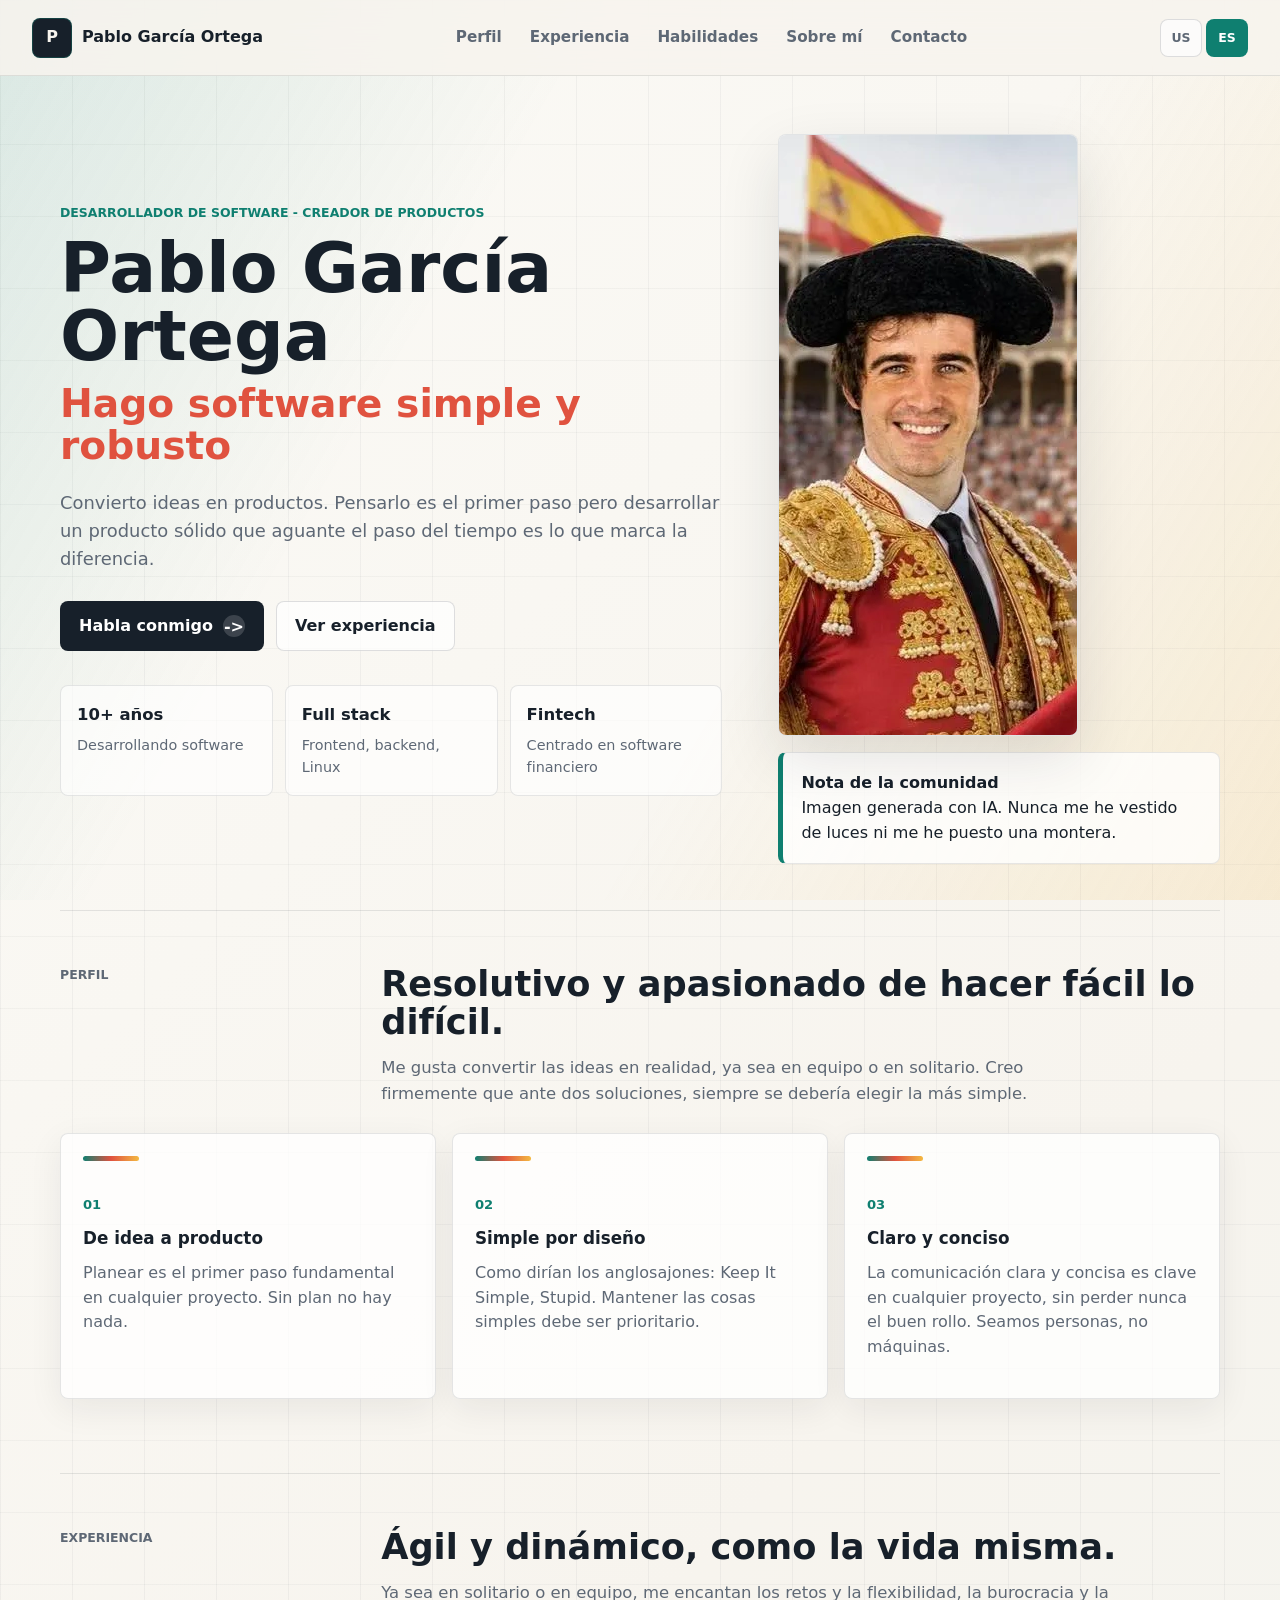
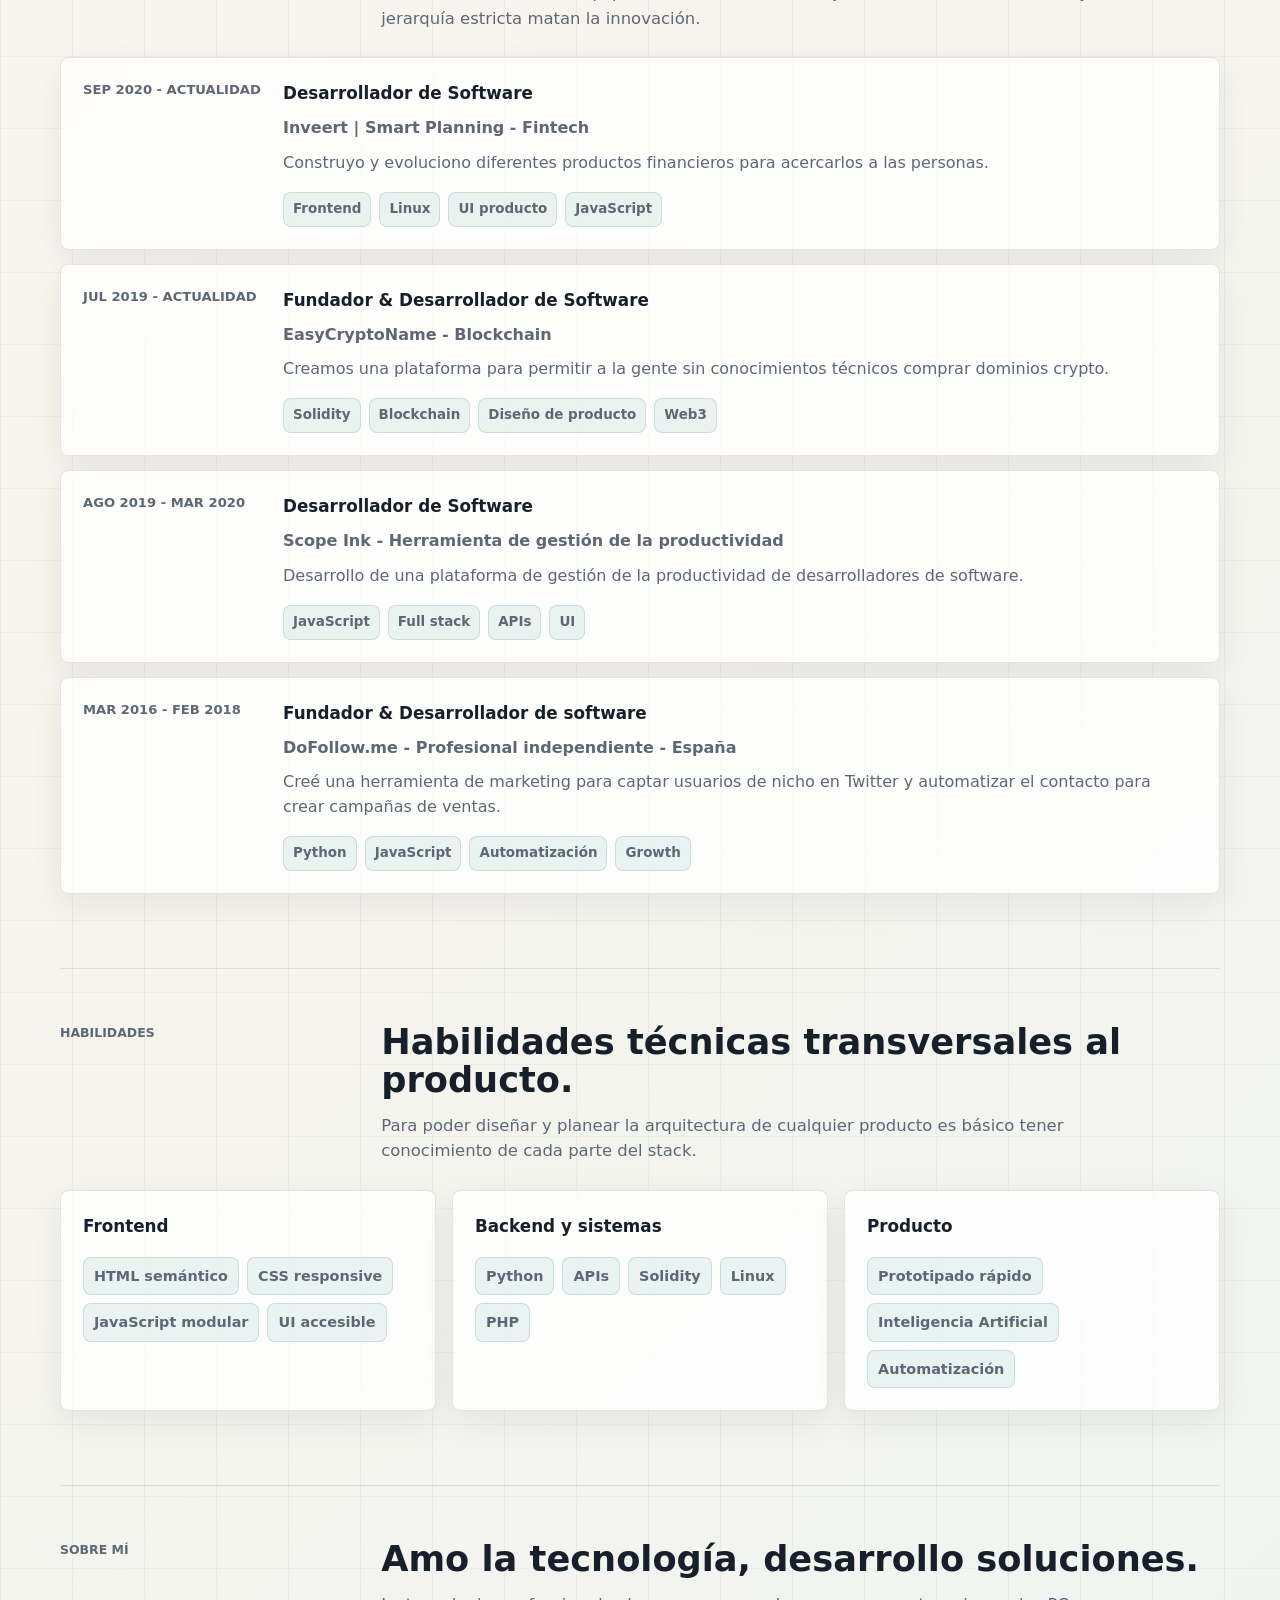
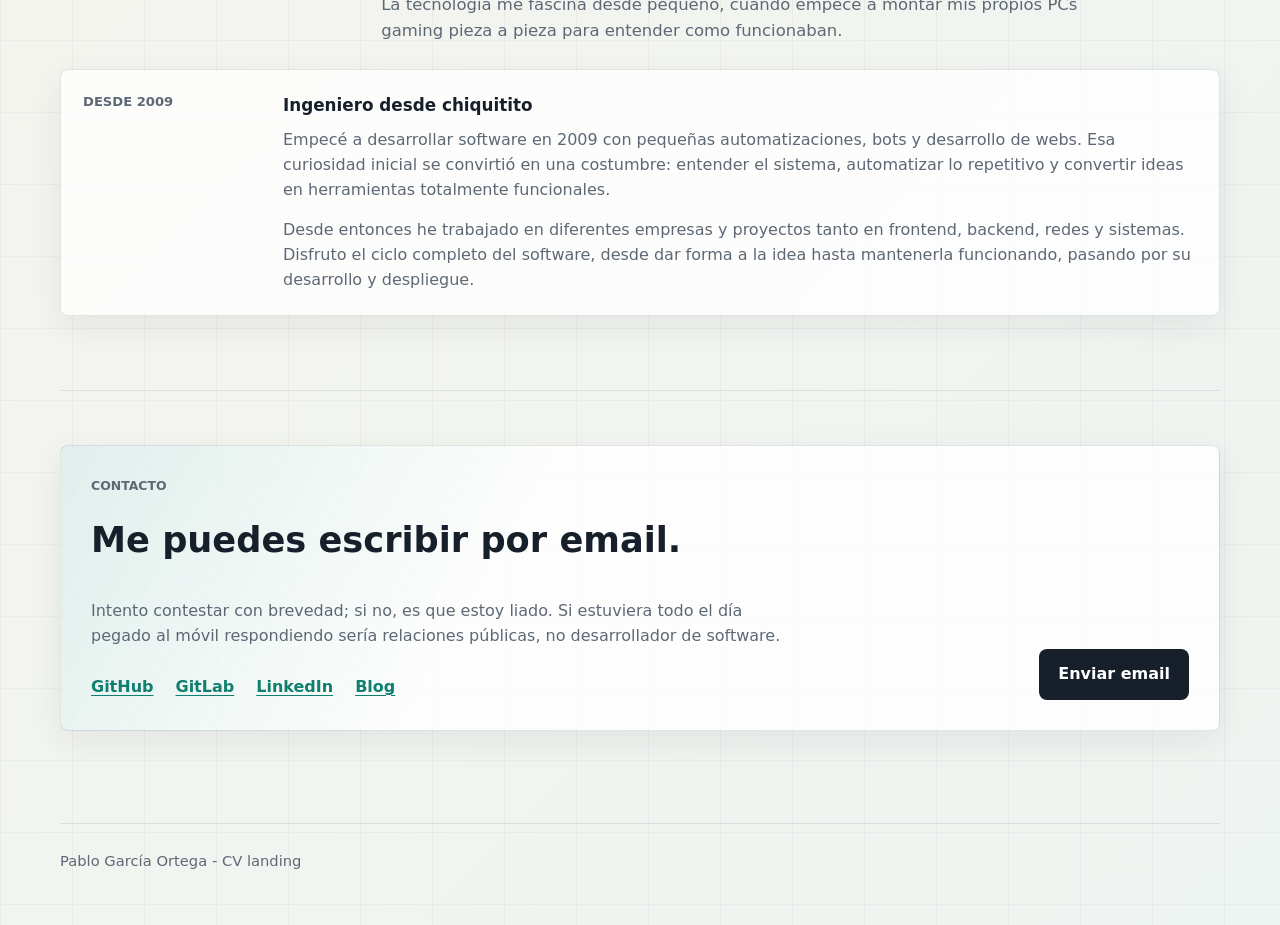
==== es/index.html @ dab8c510 "content: añade favicon e imagen para compartir al CV (TASK-47) - Favicon con la marca "P" de la cabe" ====
<!doctype html>
<html lang="es">
<head>
    <meta charset="utf-8">
    <meta name="viewport" content="width=device-width, initial-scale=1">
    <title>Pablo García Ortega | Desarrollador de software</title>
    <meta name="description" content="Pablo García Ortega es desarrollador de software y creador de productos, especializado en software robusto, fintech, full stack, automatización y sistemas simples.">
    <meta name="author" content="Pablo García Ortega">
    <meta name="robots" content="index, follow, max-image-preview:large">
    <link rel="canonical" href="https://pablogarciaortega.com/es/">
    <link rel="alternate" hreflang="en" href="https://pablogarciaortega.com/">
    <link rel="alternate" hreflang="es" href="https://pablogarciaortega.com/es/">
    <link rel="alternate" hreflang="x-default" href="https://pablogarciaortega.com/">
    <meta property="og:type" content="profile">
    <meta property="og:locale" content="es_ES">
    <meta property="og:locale:alternate" content="en_US">
    <meta property="profile:first_name" content="Pablo">
    <meta property="profile:last_name" content="García Ortega">
    <meta property="og:site_name" content="Pablo García Ortega">
    <meta property="og:title" content="Pablo García Ortega | Desarrollador de software">
    <meta property="og:description" content="Pablo García Ortega es desarrollador de software y creador de productos, especializado en software robusto, fintech, full stack, automatización y sistemas simples.">
    <meta property="og:url" content="https://pablogarciaortega.com/es/">
    <meta property="og:image" content="https://pablogarciaortega.com/assets/share-es.jpg">
    <meta property="og:image:type" content="image/jpeg">
    <meta property="og:image:width" content="1200">
    <meta property="og:image:height" content="630">
    <meta property="og:image:alt" content="Pablo García Ortega · Desarrollador de software - Creador de productos · Hago software simple y robusto · pablogarciaortega.com/es, junto al retrato generado con IA de la versión española">
    <meta name="twitter:card" content="summary_large_image">
    <meta name="twitter:title" content="Pablo García Ortega | Desarrollador de software">
    <meta name="twitter:description" content="Pablo García Ortega es desarrollador de software y creador de productos, especializado en software robusto, fintech, full stack, automatización y sistemas simples.">
    <meta name="twitter:image" content="https://pablogarciaortega.com/assets/share-es.jpg">
    <meta name="twitter:image:alt" content="Pablo García Ortega · Desarrollador de software - Creador de productos · Hago software simple y robusto · pablogarciaortega.com/es, junto al retrato generado con IA de la versión española">
    <link rel="icon" href="../favicon.ico" sizes="16x16 32x32 48x48">
    <link rel="icon" href="../assets/favicon.svg" type="image/svg+xml">
    <link rel="icon" href="../assets/favicon-96.png" type="image/png" sizes="96x96">
    <link rel="apple-touch-icon" href="../assets/apple-touch-icon.png" sizes="180x180">
    <link rel="stylesheet" href="../index.css">
    <script type="application/ld+json">
        {
            "@context": "https://schema.org",
            "@type": "ProfilePage",
            "@id": "https://pablogarciaortega.com/es/#profilepage",
            "url": "https://pablogarciaortega.com/es/",
            "name": "Pablo García Ortega | Desarrollador de software",
            "inLanguage": "es",
            "mainEntity": {
                "@type": "Person",
                "@id": "https://pablogarciaortega.com/#person",
                "name": "Pablo García Ortega",
                "alternateName": "Pablo Garcia Ortega",
                "givenName": "Pablo",
                "familyName": "García Ortega",
                "url": "https://pablogarciaortega.com/",
                "image": "https://pablogarciaortega.com/assets/profile-es.webp",
                "jobTitle": "Desarrollador de software",
                "description": "Pablo García Ortega es desarrollador de software y creador de productos, especializado en software robusto, fintech, full stack, automatización y sistemas simples.",
                "worksFor": {
                    "@type": "Organization",
                    "name": "Inveert"
                },
                "knowsLanguage": [
                    "es",
                    "en"
                ],
                "alumniOf": {
                    "@type": "CollegeOrUniversity",
                    "name": "Universidad de Sevilla"
                },
                "knowsAbout": [
                    "Software Development",
                    "Frontend",
                    "Backend",
                    "Linux",
                    "Fintech",
                    "JavaScript",
                    "Python",
                    "Solidity",
                    "Automation"
                ],
                "sameAs": [
                    "https://github.com/pablogarcor",
                    "https://gitlab.com/pablogarcor",
                    "https://www.linkedin.com/in/garciaortegapablo/",
                    "https://www.pablogarcor.com/"
                ],
                "address": {
                    "@type": "PostalAddress",
                    "addressLocality": "Seville",
                    "addressRegion": "Andalusia",
                    "addressCountry": "ES"
                }
            }
        }
    </script>
    <script src="../index.js" defer></script>
</head>
<body data-locale="es" data-us-url="../" data-es-url="./">
    <header class="site-header">
        <a class="brand" href="#top" aria-label="CV de Pablo García Ortega">
            <span class="brand-mark" aria-hidden="true">P</span>
            <span>Pablo García Ortega</span>
        </a>

        <nav class="site-nav" aria-label="Navegación principal">
            <a href="#profile">Perfil</a>
            <a href="#experience">Experiencia</a>
            <a href="#skills">Habilidades</a>
            <a href="#about">Sobre mí</a>
            <a href="#contact">Contacto</a>
        </nav>

        <div class="language-switcher" role="group" aria-label="Selector de idioma">
            <a class="language-button" href="../" data-language="us" hreflang="en" aria-pressed="false">US</a>
            <a class="language-button" href="./" data-language="es" hreflang="es" aria-pressed="true" aria-current="page">ES</a>
        </div>
    </header>

    <main id="top">
        <section class="hero">
            <div class="hero-copy reveal">
                <p class="eyebrow">Desarrollador de software - Creador de productos</p>
                <h1>
                    <span>Pablo García Ortega</span>
                    <span>Hago software simple y robusto</span>
                </h1>
                <p class="hero-summary">
                    Convierto ideas en productos. Pensarlo es el primer paso pero desarrollar un producto sólido que aguante el paso del tiempo es lo que marca la diferencia.
                </p>

                <div class="hero-actions" aria-label="Acciones principales">
                    <a class="button button-primary" href="#contact">
                        <span>Habla conmigo</span>
                        <span class="button-icon" aria-hidden="true">-&gt;</span>
                    </a>
                    <a class="button button-secondary" href="#experience">
                        <span>Ver experiencia</span>
                    </a>
                </div>

                <div class="signal-grid" aria-label="Foco profesional">
                    <div>
                        <strong>10+ años</strong>
                        <span>Desarrollando software</span>
                    </div>
                    <div>
                        <strong>Full stack</strong>
                        <span>Frontend, backend, Linux</span>
                    </div>
                    <div>
                        <strong>Fintech</strong>
                        <span>Centrado en software financiero</span>
                    </div>
                </div>
            </div>

            <aside class="profile-stage reveal" aria-labelledby="profile-caption-title">
                <div class="portrait-frame">
                    <img src="../assets/profile-es.webp" width="298" height="600" alt="Imagen generada con IA de Pablo García Ortega para la versión española">
                </div>
                <div class="profile-caption">
                    <p class="profile-language" id="profile-caption-title">Nota de la comunidad</p>
                    <p id="profileReference">Imagen generada con IA. Nunca me he vestido de luces ni me he puesto una montera.</p>
                </div>
            </aside>
        </section>

        <section class="content-section" id="profile">
            <div class="section-heading reveal">
                <p class="overline">Perfil</p>
                <div>
                    <h2>Resolutivo y apasionado de hacer fácil lo difícil.</h2>
                    <p>
                        Me gusta convertir las ideas en realidad, ya sea en equipo o en solitario. Creo firmemente que ante dos soluciones, siempre se debería elegir la más simple.
                    </p>
                </div>
            </div>

            <div class="intro-grid">
                <article class="feature-card reveal">
                    <span class="feature-index">01</span>
                    <h3>De idea a producto</h3>
                    <p>Planear es el primer paso fundamental en cualquier proyecto. Sin plan no hay nada.</p>
                </article>
                <article class="feature-card reveal">
                    <span class="feature-index">02</span>
                    <h3>Simple por diseño</h3>
                    <p>Como dirían los anglosajones: Keep It Simple, Stupid. Mantener las cosas simples debe ser prioritario.</p>
                </article>
                <article class="feature-card reveal">
                    <span class="feature-index">03</span>
                    <h3>Claro y conciso</h3>
                    <p>La comunicación clara y concisa es clave en cualquier proyecto, sin perder nunca el buen rollo. Seamos personas, no máquinas.</p>
                </article>
            </div>
        </section>

        <section class="content-section" id="experience">
            <div class="section-heading reveal">
                <p class="overline">Experiencia</p>
                <div>
                    <h2>Ágil y dinámico, como la vida misma.</h2>
                    <p>
                        Ya sea en solitario o en equipo, me encantan los retos y la flexibilidad, la burocracia y la jerarquía estricta matan la innovación.
                    </p>
                </div>
            </div>

            <div class="timeline">
                <article class="timeline-item reveal">
                    <p class="timeline-date">Sep 2020 - Actualidad</p>
                    <div>
                        <h3>Desarrollador de Software</h3>
                        <p class="timeline-company">Inveert | Smart Planning - Fintech</p>
                        <p>Construyo y evoluciono diferentes productos financieros para acercarlos a las personas.</p>
                        <ul class="tag-list" aria-label="Skills en Inveert">
                            <li>Frontend</li>
                            <li>Linux</li>
                            <li>UI producto</li>
                            <li>JavaScript</li>
                        </ul>
                    </div>
                </article>
                <article class="timeline-item reveal">
                    <p class="timeline-date">Jul 2019 - Actualidad</p>
                    <div>
                        <h3>Fundador & Desarrollador de Software</h3>
                        <p class="timeline-company">EasyCryptoName - Blockchain</p>
                        <p>Creamos una plataforma para permitir a la gente sin conocimientos técnicos comprar dominios crypto.</p>
                        <ul class="tag-list" aria-label="Skills en EasyCryptoName">
                            <li>Solidity</li>
                            <li>Blockchain</li>
                            <li>Diseño de producto</li>
                            <li>Web3</li>
                        </ul>
                    </div>
                </article>
                <article class="timeline-item reveal">
                    <p class="timeline-date">Ago 2019 - Mar 2020</p>
                    <div>
                        <h3>Desarrollador de Software</h3>
                        <p class="timeline-company">Scope Ink - Herramienta de gestión de la productividad</p>
                        <p>Desarrollo de una plataforma de gestión de la productividad de desarrolladores de software.</p>
                        <ul class="tag-list" aria-label="Skills en Scope Ink">
                            <li>JavaScript</li>
                            <li>Full stack</li>
                            <li>APIs</li>
                            <li>UI</li>
                        </ul>
                    </div>
                </article>
                <article class="timeline-item reveal">
                    <p class="timeline-date">Mar 2016 - Feb 2018</p>
                    <div>
                        <h3>Fundador & Desarrollador de software</h3>
                        <p class="timeline-company">DoFollow.me - Profesional independiente - España</p>
                        <p>Creé una herramienta de marketing para captar usuarios de nicho en Twitter y automatizar el contacto para crear campañas de ventas.</p>
                        <ul class="tag-list" aria-label="Skills en DoFollow.me">
                            <li>Python</li>
                            <li>JavaScript</li>
                            <li>Automatización</li>
                            <li>Growth</li>
                        </ul>
                    </div>
                </article>
            </div>
        </section>

        <section class="content-section" id="skills">
            <div class="section-heading reveal">
                <p class="overline">Habilidades</p>
                <div>
                    <h2>Habilidades técnicas transversales al producto.</h2>
                    <p>
                        Para poder diseñar y planear la arquitectura de cualquier producto es básico tener conocimiento de cada parte del stack.
                    </p>
                </div>
            </div>

            <div class="skill-grid">
                <article class="skill-group reveal">
                    <h3>Frontend</h3>
                    <ul>
                        <li>HTML semántico</li>
                        <li>CSS responsive</li>
                        <li>JavaScript modular</li>
                        <li>UI accesible</li>
                    </ul>
                </article>
                <article class="skill-group reveal">
                    <h3>Backend y sistemas</h3>
                    <ul>
                        <li>Python</li>
                        <li>APIs</li>
                        <li>Solidity</li>
                        <li>Linux</li>
                        <li>PHP</li>
                    </ul>
                </article>
                <article class="skill-group reveal">
                    <h3>Producto</h3>
                    <ul>
                        <li>Prototipado rápido</li>
                        <li>Inteligencia Artificial</li>
                        <li>Automatización</li>
                    </ul>
                </article>
            </div>
        </section>

        <section class="content-section" id="about">
            <div class="section-heading reveal">
                <p class="overline">Sobre mí</p>
                <div>
                    <h2>Amo la tecnología, desarrollo soluciones.</h2>
                    <p>
                        La tecnologia me fascina desde pequeno, cuando empece a montar mis propios PCs gaming pieza a pieza para entender como funcionaban.
                    </p>
                </div>
            </div>

            <article class="about-card reveal">
                <p class="timeline-date">Desde 2009</p>
                <div>
                    <h3>Ingeniero desde chiquitito</h3>
                    <p>Empecé a desarrollar software en 2009 con pequeñas automatizaciones, bots y desarrollo de webs. Esa curiosidad inicial se convirtió en una costumbre: entender el sistema, automatizar lo repetitivo y convertir ideas en herramientas totalmente funcionales.</p>
                    <p>Desde entonces he trabajado en diferentes empresas y proyectos tanto en frontend, backend, redes y sistemas. Disfruto el ciclo completo del software, desde dar forma a la idea hasta mantenerla funcionando, pasando por su desarrollo y despliegue.</p>
                </div>
            </article>
        </section>

        <section class="content-section contact-section" id="contact">
            <div class="contact-panel reveal">
                <p class="overline">Contacto</p>
                <h2>Me puedes escribir por email.</h2>
                <p>
                    Intento contestar con brevedad; si no, es que estoy liado. Si estuviera todo el día pegado al móvil respondiendo sería relaciones públicas, no desarrollador de software.
                </p>
                <ul class="profile-links" aria-label="Perfiles">
                    <li><a href="https://github.com/pablogarcor" rel="me">GitHub</a></li>
                    <li><a href="https://gitlab.com/pablogarcor" rel="me">GitLab</a></li>
                    <li><a href="https://www.linkedin.com/in/garciaortegapablo/" rel="me">LinkedIn</a></li>
                    <li><a href="https://www.pablogarcor.com/" rel="me">Blog</a></li>
                </ul>
                <div class="contact-actions">
                    <a class="button button-primary" href="#contact" data-email-link>
                        <span>Enviar email</span>
                    </a>
                </div>
            </div>
        </section>
    </main>

    <footer class="site-footer">
        <p>Pablo García Ortega - CV landing</p>
    </footer>
</body>
</html>
---- index.css ----
:root {
    --paper: #f7f4ee;
    --panel: #ffffff;
    --ink: #17202a;
    --muted: #5e6875;
    --line: #d9ddd5;
    --accent: #275ca8;
    --accent-rgb: 39 92 168;
    --accent-strong: #cf3f49;
    --sun: #f4b942;
    --shadow: 0 22px 60px rgb(23 32 42 / 0.12);
    --header-height: 76px;
    color-scheme: light;
    font-family: Inter, ui-sans-serif, system-ui, -apple-system, BlinkMacSystemFont, "Segoe UI", sans-serif;
}

* {
    box-sizing: border-box;
}

html {
    scroll-behavior: smooth;
}

body {
    min-height: 100vh;
    margin: 0;
    background:
        linear-gradient(90deg, rgb(23 32 42 / 0.045) 1px, transparent 1px),
        linear-gradient(180deg, rgb(23 32 42 / 0.035) 1px, transparent 1px),
        linear-gradient(135deg, #fbfaf6 0%, var(--paper) 42%, #eef4f1 100%);
    background-size: 72px 72px, 72px 72px, auto;
    color: var(--ink);
    line-height: 1.55;
}

body::before {
    position: fixed;
    inset: 0;
    z-index: -1;
    background:
        linear-gradient(120deg, rgb(var(--accent-rgb) / 0.14), transparent 34%),
        linear-gradient(300deg, rgb(244 185 66 / 0.16), transparent 38%);
    content: "";
    pointer-events: none;
}

body[data-locale="es"] {
    --accent: #0f7f70;
    --accent-rgb: 15 127 112;
    --accent-strong: #e0523f;
}

a {
    color: inherit;
    text-decoration: none;
}

button,
a {
    -webkit-tap-highlight-color: transparent;
}

.site-header {
    position: sticky;
    top: 0;
    z-index: 20;
    display: grid;
    min-height: var(--header-height);
    grid-template-columns: auto 1fr auto;
    gap: 18px;
    align-items: center;
    padding: 14px 32px;
    border-bottom: 1px solid rgb(23 32 42 / 0.1);
    background: rgb(247 244 238 / 0.86);
    backdrop-filter: blur(18px);
}

.brand {
    display: inline-flex;
    align-items: center;
    min-height: 44px;
    gap: 10px;
    font-weight: 800;
}

.brand-mark {
    display: grid;
    width: 40px;
    height: 40px;
    place-items: center;
    border: 1px solid rgb(var(--accent-rgb) / 0.35);
    border-radius: 8px;
    background: var(--ink);
    color: var(--paper);
}

.site-nav {
    display: flex;
    flex-wrap: wrap;
    justify-content: center;
    gap: 4px;
}

.site-nav a {
    min-height: 40px;
    padding: 9px 12px;
    border-radius: 8px;
    color: var(--muted);
    font-size: 0.95rem;
    font-weight: 700;
}

.site-nav a:hover,
.site-nav a:focus-visible {
    background: rgb(var(--accent-rgb) / 0.1);
    color: var(--ink);
    outline: none;
}

.language-switcher {
    display: grid;
    grid-template-columns: repeat(2, 42px);
    gap: 4px;
}

.language-button {
    display: grid;
    width: 42px;
    height: 38px;
    place-items: center;
    border: 1px solid rgb(23 32 42 / 0.14);
    border-radius: 8px;
    background: rgb(255 255 255 / 0.68);
    color: var(--muted);
    cursor: pointer;
    font: inherit;
    font-size: 0.78rem;
    font-weight: 800;
}

.language-button:hover,
.language-button:focus-visible,
.language-button[aria-pressed="true"] {
    border-color: rgb(var(--accent-rgb) / 0.42);
    background: var(--accent);
    color: #ffffff;
    outline: none;
}

main {
    width: min(1160px, calc(100% - 40px));
    margin: 0 auto;
}

.hero {
    display: grid;
    min-height: 76svh;
    grid-template-columns: minmax(0, 1.08fr) minmax(340px, 0.72fr);
    gap: 56px;
    align-items: center;
    padding: 58px 0 46px;
}

.eyebrow,
.overline {
    margin: 0 0 12px;
    color: var(--accent);
    font-size: 0.78rem;
    font-weight: 900;
    text-transform: uppercase;
}

h1,
h2,
h3,
p {
    margin-top: 0;
}

h1 {
    max-width: 820px;
    margin-bottom: 22px;
    font-size: 4.35rem;
    line-height: 0.98;
}

h1 span {
    display: block;
}

h1 span:last-child {
    max-width: 760px;
    margin-top: 12px;
    color: var(--accent-strong);
    font-size: 2.45rem;
    line-height: 1.08;
}

h2 {
    margin-bottom: 14px;
    font-size: 2.2rem;
    line-height: 1.08;
}

h3 {
    margin-bottom: 10px;
    font-size: 1.05rem;
}

.hero-summary,
.section-heading p,
.feature-card p,
.timeline-item p,
.about-card p,
.skill-group li,
.contact-panel p,
.site-footer {
    color: var(--muted);
}

.hero-summary {
    max-width: 680px;
    margin-bottom: 28px;
    font-size: 1.12rem;
}

.hero-actions,
.contact-actions {
    display: flex;
    flex-wrap: wrap;
    gap: 12px;
}

.button {
    display: inline-flex;
    min-height: 48px;
    align-items: center;
    justify-content: center;
    gap: 10px;
    padding: 12px 18px;
    border: 1px solid transparent;
    border-radius: 8px;
    font-weight: 850;
    transition: transform 180ms ease, border-color 180ms ease, background 180ms ease;
}

.button:hover,
.button:focus-visible {
    outline: none;
    transform: translateY(-2px);
}

.button-primary {
    background: var(--ink);
    color: #ffffff;
}

.button-primary:hover,
.button-primary:focus-visible {
    background: var(--accent);
}

.button-secondary {
    border-color: rgb(23 32 42 / 0.14);
    background: rgb(255 255 255 / 0.7);
    color: var(--ink);
}

.button-secondary:hover,
.button-secondary:focus-visible {
    border-color: rgb(var(--accent-rgb) / 0.36);
    background: rgb(var(--accent-rgb) / 0.1);
}

.button-icon {
    display: grid;
    width: 22px;
    height: 22px;
    place-items: center;
    border-radius: 50%;
    background: rgb(255 255 255 / 0.16);
}

.signal-grid {
    display: grid;
    max-width: 700px;
    grid-template-columns: repeat(3, 1fr);
    gap: 12px;
    margin-top: 34px;
}

.signal-grid div {
    min-height: 96px;
    padding: 16px;
    border: 1px solid rgb(23 32 42 / 0.1);
    border-radius: 8px;
    background: rgb(255 255 255 / 0.62);
}

.signal-grid strong,
.signal-grid span {
    display: block;
}

.signal-grid strong {
    margin-bottom: 6px;
    font-size: 1.03rem;
}

.signal-grid span {
    color: var(--muted);
    font-size: 0.9rem;
}

.profile-stage {
    justify-self: end;
    width: fit-content;
    max-width: 100%;
}

.portrait-frame {
    position: relative;
    display: block;
    width: fit-content;
    max-width: 100%;
    overflow: hidden;
    border: 1px solid rgb(23 32 42 / 0.12);
    border-radius: 8px;
    background: var(--panel);
    box-shadow: var(--shadow);
    line-height: 0;
}

.portrait-frame img {
    display: block;
    max-width: 100%;
    height: auto;
}

.profile-caption {
    width: 100%;
    margin-top: 16px;
    padding: 18px;
    border: 1px solid rgb(23 32 42 / 0.1);
    border-left: 5px solid var(--accent);
    border-radius: 8px;
    background: rgb(255 255 255 / 0.78);
}

.profile-caption p {
    margin-bottom: 0;
}

.profile-language {
    color: var(--ink);
    font-weight: 900;
}

.content-section {
    padding: 54px 0 74px;
    border-top: 1px solid rgb(23 32 42 / 0.1);
}

.section-heading {
    display: grid;
    grid-template-columns: 0.34fr 1fr;
    gap: 36px;
    align-items: start;
    margin-bottom: 26px;
}

.section-heading p:last-child {
    max-width: 740px;
    margin-bottom: 0;
    font-size: 1.03rem;
}

.intro-grid,
.skill-grid {
    display: grid;
    grid-template-columns: repeat(3, 1fr);
    gap: 16px;
}

.feature-card,
.timeline-item,
.about-card,
.skill-group,
.contact-panel {
    border: 1px solid rgb(23 32 42 / 0.11);
    border-radius: 8px;
    background: rgb(255 255 255 / 0.76);
    box-shadow: 0 10px 34px rgb(23 32 42 / 0.07);
}

.feature-card {
    min-height: 220px;
    padding: 22px;
}

.feature-card::before {
    display: block;
    width: 56px;
    height: 5px;
    margin-bottom: 34px;
    border-radius: 8px;
    background: linear-gradient(90deg, var(--accent), var(--accent-strong), var(--sun));
    content: "";
}

.feature-index {
    display: block;
    margin-bottom: 10px;
    color: var(--accent);
    font-size: 0.82rem;
    font-weight: 900;
}

.timeline {
    display: grid;
    gap: 14px;
}

.timeline-item {
    display: grid;
    grid-template-columns: 180px 1fr;
    gap: 20px;
    align-items: start;
    padding: 22px;
}

.about-card {
    display: grid;
    grid-template-columns: 180px 1fr;
    gap: 20px;
    align-items: start;
    padding: 22px;
}

.about-card p:last-child {
    margin-bottom: 0;
}

.timeline-date {
    margin-bottom: 0;
    color: var(--accent);
    font-size: 0.82rem;
    font-weight: 900;
    text-transform: uppercase;
}

.timeline-item p:last-child {
    margin-bottom: 0;
}

.timeline-company {
    margin-bottom: 10px;
    color: var(--ink);
    font-weight: 800;
}

.tag-list {
    display: flex;
    flex-wrap: wrap;
    gap: 8px;
    margin: 16px 0 0;
    padding: 0;
    list-style: none;
}

.tag-list li {
    min-height: 32px;
    padding: 6px 9px;
    border: 1px solid rgb(var(--accent-rgb) / 0.16);
    border-radius: 8px;
    background: rgb(var(--accent-rgb) / 0.08);
    color: var(--muted);
    font-size: 0.84rem;
    font-weight: 800;
}

.skill-group {
    padding: 22px;
}

.skill-group ul {
    display: flex;
    flex-wrap: wrap;
    gap: 8px;
    margin: 18px 0 0;
    padding: 0;
    list-style: none;
}

.skill-group li {
    min-height: 34px;
    padding: 7px 10px;
    border: 1px solid rgb(var(--accent-rgb) / 0.16);
    border-radius: 8px;
    background: rgb(var(--accent-rgb) / 0.08);
    font-size: 0.9rem;
    font-weight: 750;
}

.contact-section {
    padding-bottom: 92px;
}

.contact-panel {
    display: grid;
    grid-template-columns: minmax(0, 1fr) auto;
    gap: 26px;
    align-items: end;
    padding: 30px;
    background:
        linear-gradient(120deg, rgb(var(--accent-rgb) / 0.12), transparent 38%),
        rgb(255 255 255 / 0.83);
}

.contact-panel .overline,
.contact-panel h2,
.contact-panel p,
.profile-links {
    grid-column: 1 / 2;
}

.profile-links {
    display: flex;
    flex-wrap: wrap;
    gap: 8px 22px;
    margin: 0;
    padding: 0;
    list-style: none;
}

.profile-links a {
    color: var(--accent);
    font-weight: 750;
    text-decoration: underline;
    text-decoration-thickness: 1px;
    text-underline-offset: 3px;
}

.profile-links a:hover,
.profile-links a:focus-visible {
    color: var(--ink);
    text-decoration-thickness: 2px;
}

.contact-panel p {
    max-width: 700px;
    margin-bottom: 0;
}

.contact-actions {
    grid-column: 2 / 3;
    grid-row: 1 / 5;
    justify-content: flex-end;
}

.site-footer {
    width: min(1160px, calc(100% - 40px));
    margin: 0 auto;
    padding: 26px 0 38px;
    border-top: 1px solid rgb(23 32 42 / 0.1);
    font-size: 0.92rem;
}

.reveal {
    opacity: 1;
    transform: none;
    transition: none;
}

.reveal.in-view {
    opacity: 1;
    transform: translateY(0);
}

@media (max-width: 980px) {
    .site-header {
        grid-template-columns: 1fr;
        justify-items: start;
        padding: 14px 20px;
    }

    .site-nav {
        order: 3;
        width: 100%;
        justify-content: flex-start;
        overflow-x: auto;
        padding-bottom: 2px;
    }

    .language-switcher {
        grid-template-columns: repeat(2, 40px);
    }

    .language-button {
        width: 40px;
    }

    .hero {
        min-height: auto;
        grid-template-columns: 1fr;
        gap: 34px;
        padding-top: 42px;
    }

    h1 {
        font-size: 3.25rem;
    }

    h1 span:last-child {
        font-size: 1.9rem;
    }

    .profile-stage {
        width: fit-content;
        max-width: 100%;
        justify-self: start;
    }

    .section-heading,
    .contact-panel {
        grid-template-columns: 1fr;
    }

    .contact-actions {
        grid-column: auto;
        grid-row: auto;
        justify-content: flex-start;
    }
}

@media (max-width: 720px) {
    main,
    .site-footer {
        width: min(100% - 28px, 1160px);
    }

    .site-header {
        min-height: auto;
    }

    .site-nav a {
        padding-inline: 10px;
        white-space: nowrap;
    }

    .hero {
        padding: 34px 0 36px;
    }

    h1 {
        font-size: 2.62rem;
    }

    h1 span:last-child {
        font-size: 1.46rem;
    }

    h2 {
        font-size: 1.8rem;
    }

    .hero-summary {
        font-size: 1rem;
    }

    .signal-grid,
    .intro-grid,
    .skill-grid {
        grid-template-columns: 1fr;
    }

    .signal-grid div {
        min-height: 82px;
    }

    .timeline-item,
    .about-card {
        grid-template-columns: 1fr;
        gap: 8px;
    }

    .button {
        width: 100%;
    }

    .contact-panel {
        padding: 22px;
    }
}

@media (prefers-reduced-motion: reduce) {
    html {
        scroll-behavior: auto;
    }

    *,
    *::before,
    *::after {
        transition-duration: 0.01ms !important;
        animation-duration: 0.01ms !important;
        animation-iteration-count: 1 !important;
    }

    .reveal {
        opacity: 1;
        transform: none;
    }
}
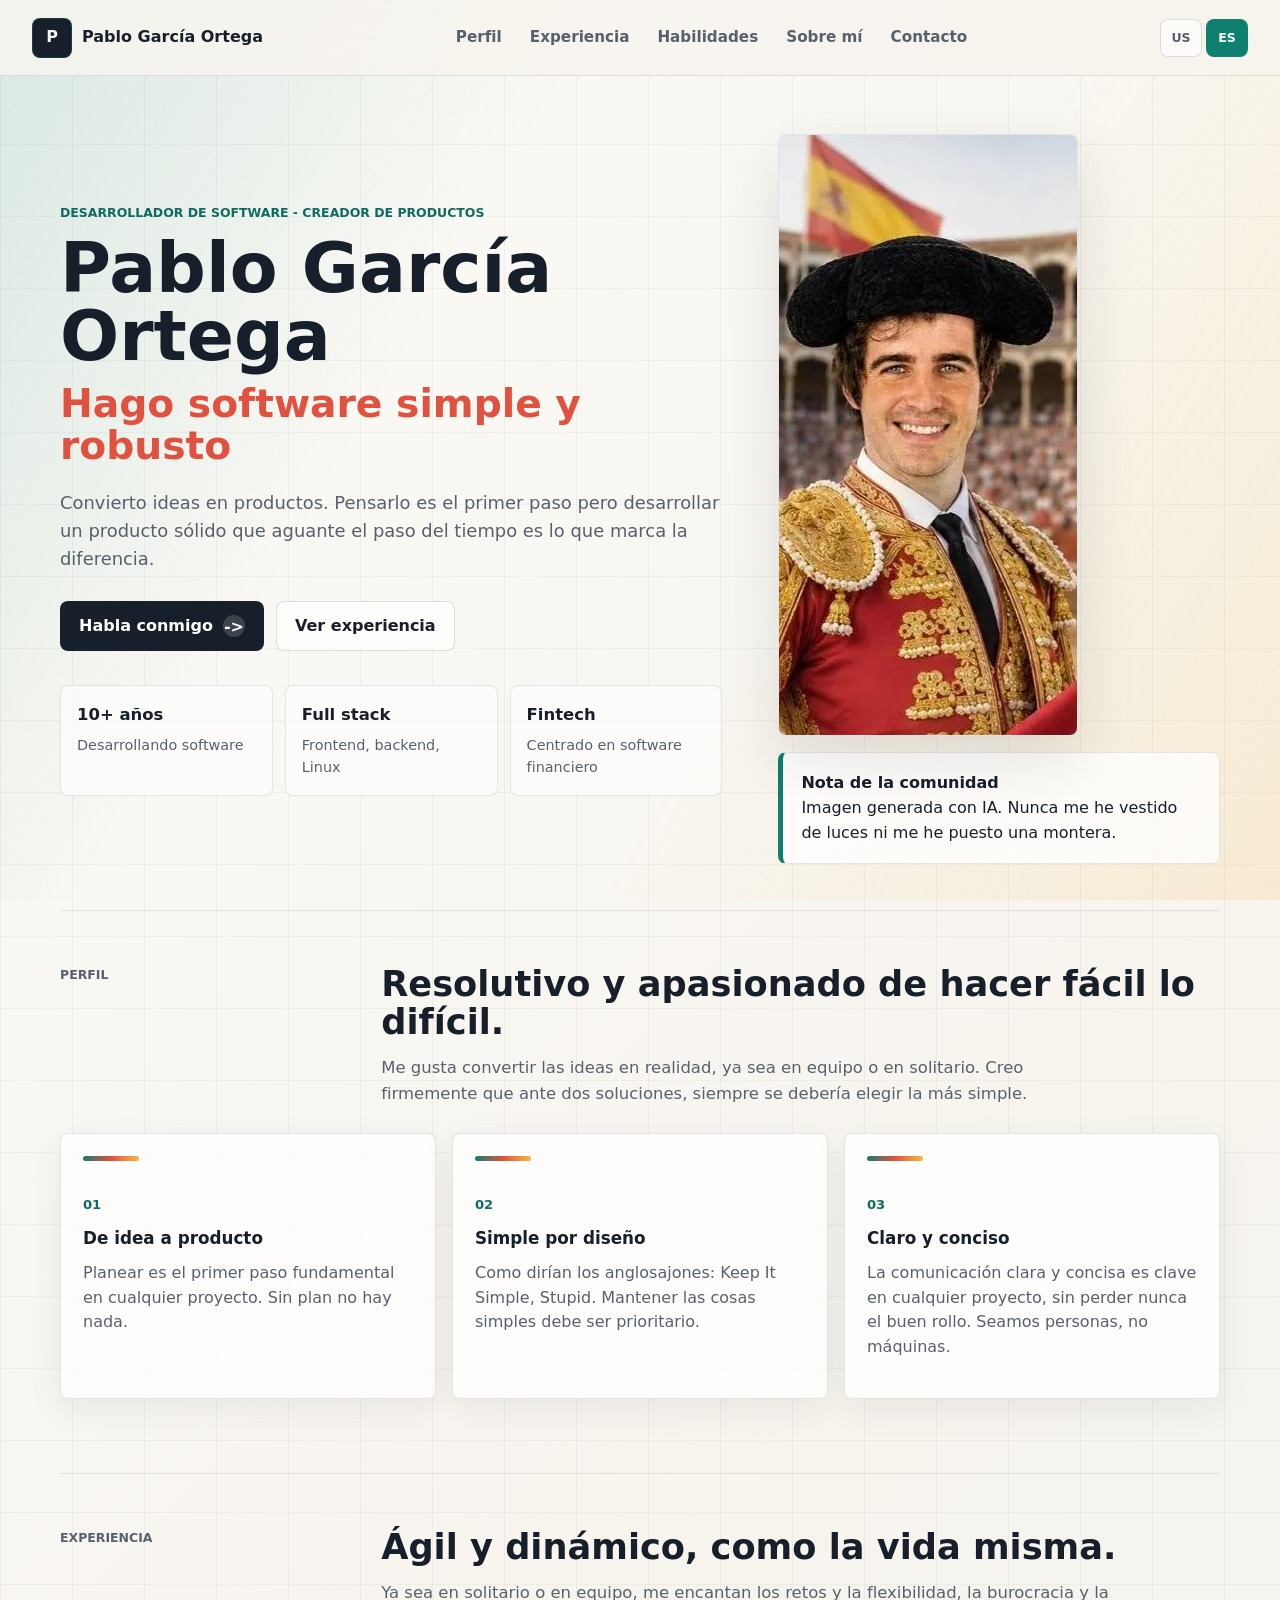
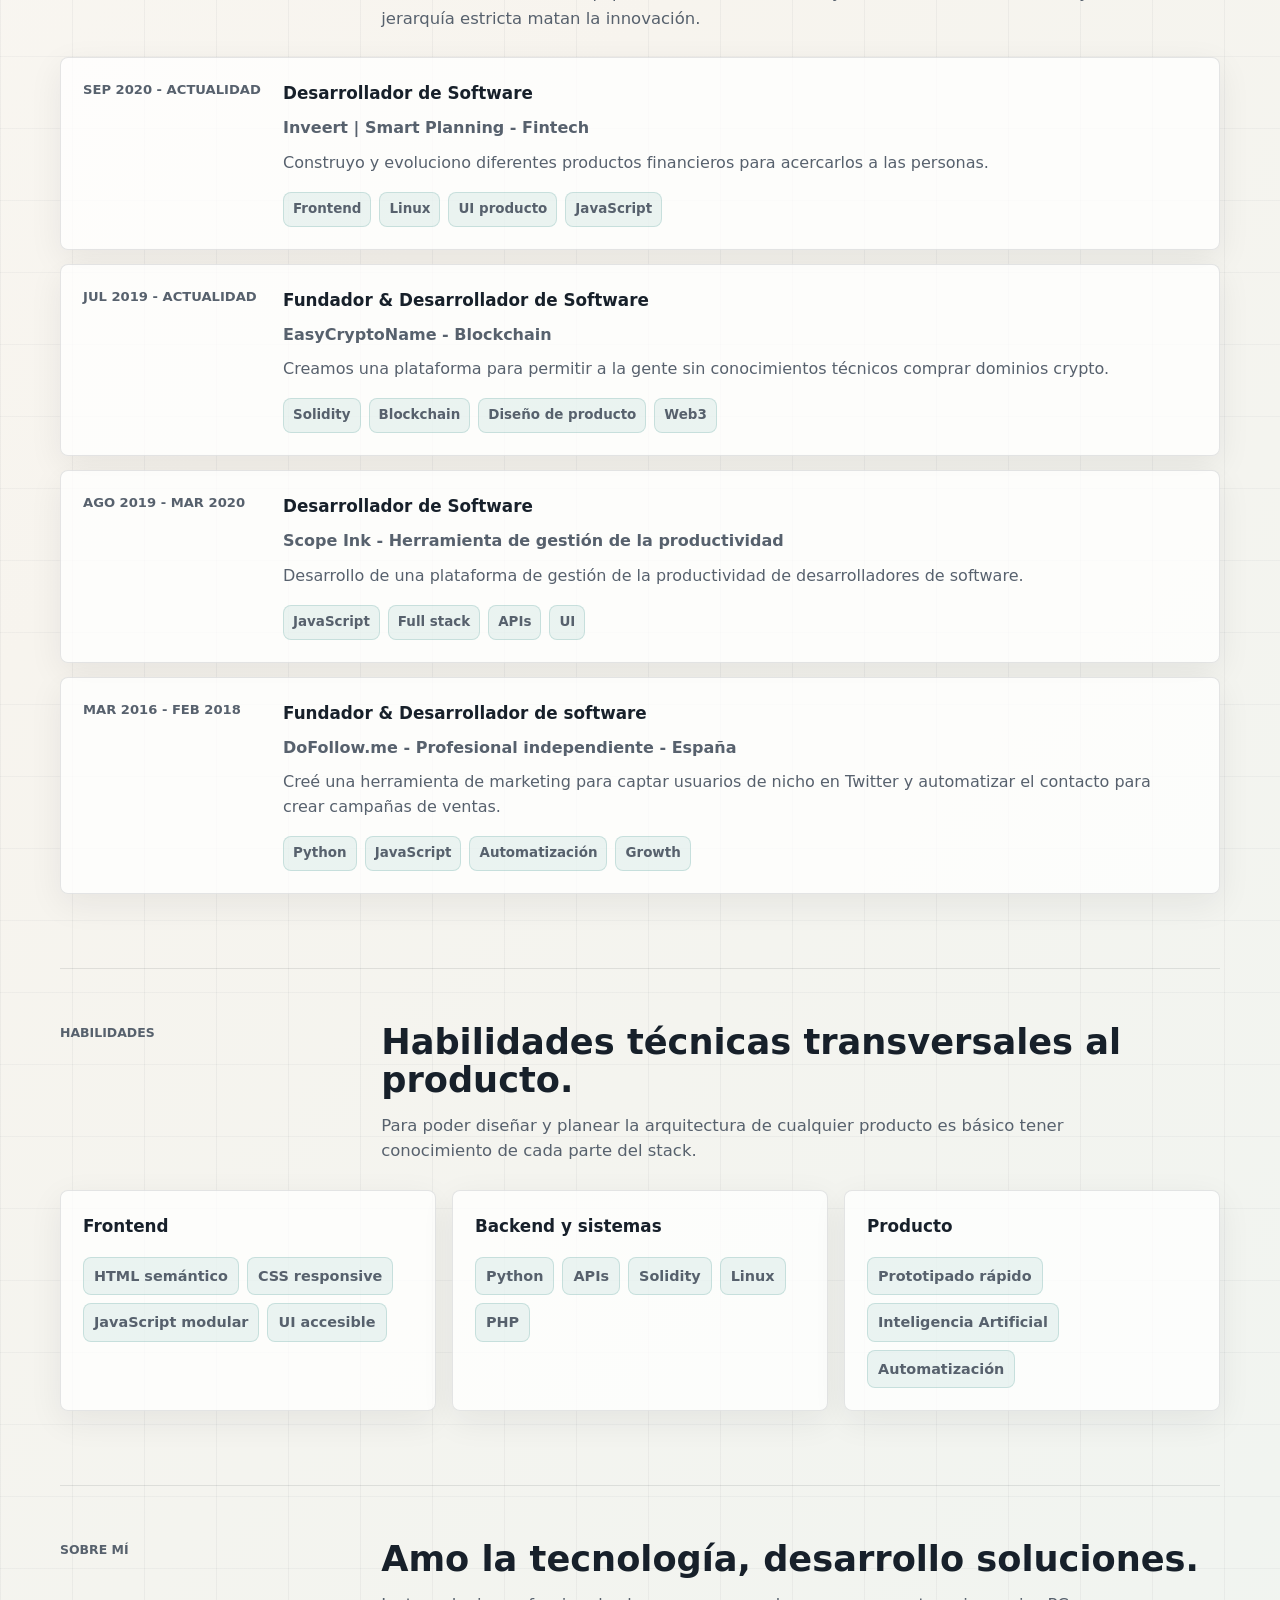
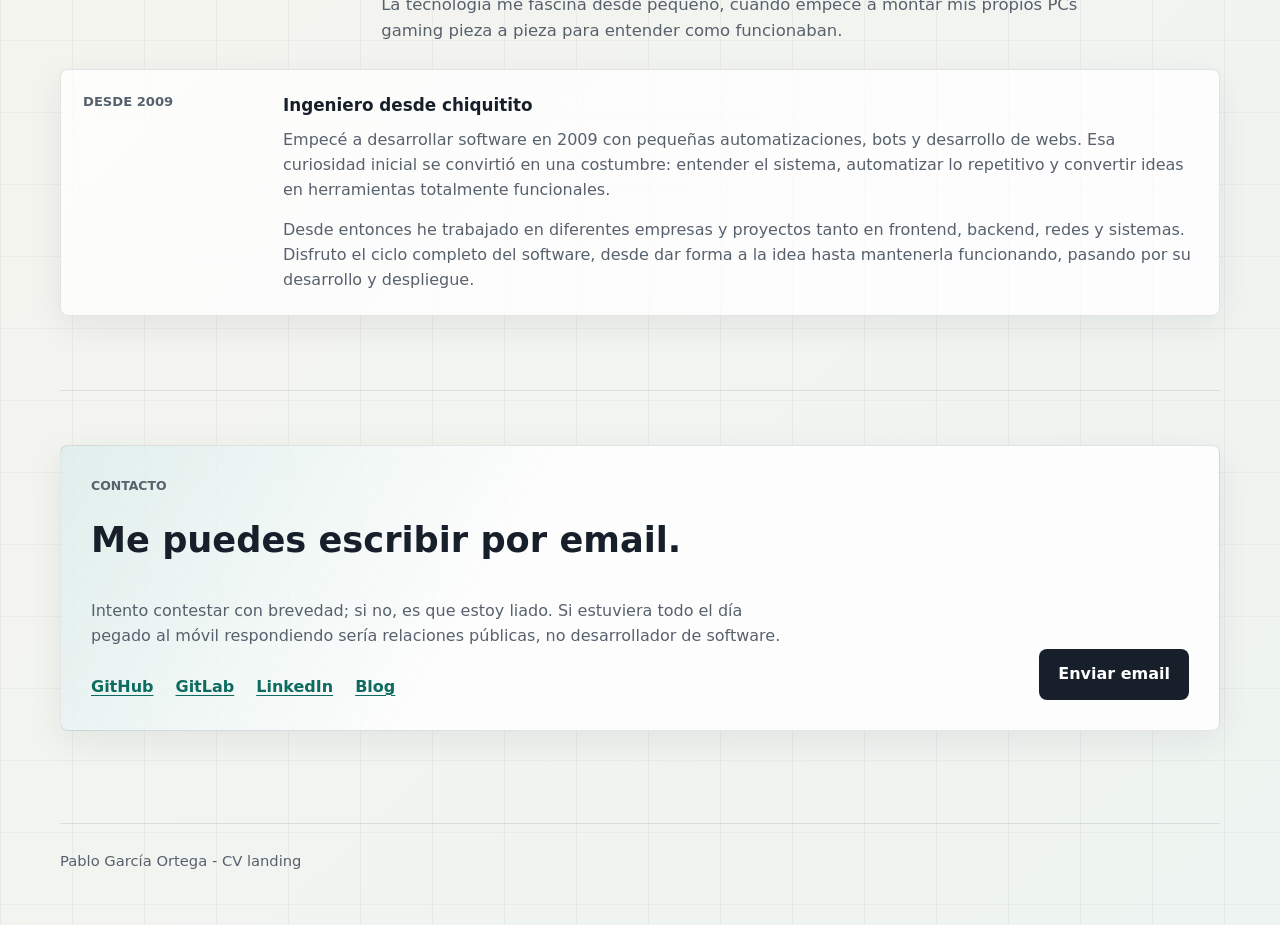
==== commit e50244dd: "fix: mejora la accesibilidad del CV: foco visible, selector de idioma, contraste y enlace de salto (" ====
--- a/es/index.html
+++ b/es/index.html
@@ -95,6 +95,7 @@
     <script src="../index.js" defer></script>
 </head>
 <body data-locale="es" data-us-url="../" data-es-url="./">
+    <a class="skip-link" href="#top">Saltar al contenido</a>
     <header class="site-header">
         <a class="brand" href="#top" aria-label="CV de Pablo García Ortega">
             <span class="brand-mark" aria-hidden="true">P</span>
@@ -110,8 +111,8 @@
         </nav>
 
         <div class="language-switcher" role="group" aria-label="Selector de idioma">
-            <a class="language-button" href="../" data-language="us" hreflang="en" aria-pressed="false">US</a>
-            <a class="language-button" href="./" data-language="es" hreflang="es" aria-pressed="true" aria-current="page">ES</a>
+            <a class="language-button" href="../" data-language="us" hreflang="en" aria-label="Inglés de EE. UU.">US</a>
+            <a class="language-button" href="./" data-language="es" hreflang="es" aria-label="Español" aria-current="page">ES</a>
         </div>
     </header>
 
--- a/index.css
+++ b/index.css
@@ -2,10 +2,12 @@
     --paper: #f7f4ee;
     --panel: #ffffff;
     --ink: #17202a;
-    --muted: #5e6875;
+    --muted: #57616d;
     --line: #d9ddd5;
     --accent: #275ca8;
     --accent-rgb: 39 92 168;
+    /* Acento para texto pequeño: al menos 4,5:1 sobre el fondo más oscuro de la página (TASK-49). */
+    --accent-text: var(--accent);
     --accent-strong: #cf3f49;
     --sun: #f4b942;
     --shadow: 0 22px 60px rgb(23 32 42 / 0.12);
@@ -20,6 +22,8 @@
 
 html {
     scroll-behavior: smooth;
+    /* Las anclas (#experience, #contact…) quedan por debajo de la cabecera fija. */
+    scroll-padding-top: var(--header-height);
 }
 
 body {
@@ -48,6 +52,7 @@
 body[data-locale="es"] {
     --accent: #0f7f70;
     --accent-rgb: 15 127 112;
+    --accent-text: #0d6c5f;
     --accent-strong: #e0523f;
 }
 
@@ -59,6 +64,29 @@
 button,
 a {
     -webkit-tap-highlight-color: transparent;
+}
+
+/* Foco visible y común para todo lo enfocable: contorno sólido de --ink (más de 3:1 sobre cualquier fondo de la página). */
+:focus-visible {
+    outline: 3px solid var(--ink);
+    outline-offset: 3px;
+}
+
+.skip-link {
+    position: fixed;
+    top: 8px;
+    left: 8px;
+    z-index: 30;
+    padding: 10px 16px;
+    border-radius: 8px;
+    background: var(--ink);
+    color: #ffffff;
+    font-weight: 800;
+    transform: translateY(-200%);
+}
+
+.skip-link:focus-visible {
+    transform: none;
 }
 
 .site-header {
@@ -115,7 +143,6 @@
 .site-nav a:focus-visible {
     background: rgb(var(--accent-rgb) / 0.1);
     color: var(--ink);
-    outline: none;
 }
 
 .language-switcher {
@@ -141,11 +168,10 @@
 
 .language-button:hover,
 .language-button:focus-visible,
-.language-button[aria-pressed="true"] {
+.language-button[aria-current="page"] {
     border-color: rgb(var(--accent-rgb) / 0.42);
     background: var(--accent);
     color: #ffffff;
-    outline: none;
 }
 
 main {
@@ -165,7 +191,7 @@
 .eyebrow,
 .overline {
     margin: 0 0 12px;
-    color: var(--accent);
+    color: var(--accent-text);
     font-size: 0.78rem;
     font-weight: 900;
     text-transform: uppercase;
@@ -247,7 +273,6 @@
 
 .button:hover,
 .button:focus-visible {
-    outline: none;
     transform: translateY(-2px);
 }
 
@@ -412,7 +437,7 @@
 .feature-index {
     display: block;
     margin-bottom: 10px;
-    color: var(--accent);
+    color: var(--accent-text);
     font-size: 0.82rem;
     font-weight: 900;
 }
@@ -444,7 +469,7 @@
 
 .timeline-date {
     margin-bottom: 0;
-    color: var(--accent);
+    color: var(--accent-text);
     font-size: 0.82rem;
     font-weight: 900;
     text-transform: uppercase;
@@ -535,7 +560,7 @@
 }
 
 .profile-links a {
-    color: var(--accent);
+    color: var(--accent-text);
     font-weight: 750;
     text-decoration: underline;
     text-decoration-thickness: 1px;
@@ -579,18 +604,57 @@
 }
 
 @media (max-width: 980px) {
+    :root {
+        --header-height: 108px;
+    }
+
+    /* Marca e idioma en una fila; el menú debajo, en una sola línea. */
     .site-header {
-        grid-template-columns: 1fr;
-        justify-items: start;
-        padding: 14px 20px;
+        grid-template-columns: minmax(0, 1fr) auto;
+        gap: 6px 12px;
+        padding: 8px 20px;
+    }
+
+    .brand {
+        min-width: 0;
+    }
+
+    .brand > span:last-child {
+        overflow: hidden;
+        text-overflow: ellipsis;
+        white-space: nowrap;
     }
 
     .site-nav {
         order: 3;
-        width: 100%;
+        grid-column: 1 / -1;
+        flex-wrap: nowrap;
         justify-content: flex-start;
         overflow-x: auto;
-        padding-bottom: 2px;
+        scrollbar-width: none;
+        /* Si el menú no cabe, se desliza en horizontal; el borde difuminado avisa de que hay más. */
+        -webkit-mask-image: linear-gradient(to right, #000 calc(100% - 28px), transparent);
+        mask-image: linear-gradient(to right, #000 calc(100% - 28px), transparent);
+        /* Hueco al final y margen de desplazamiento: el enlace con foco nunca queda bajo el borde difuminado. */
+        padding-inline-end: 28px;
+        scroll-padding-inline: 28px;
+    }
+
+    .site-nav::-webkit-scrollbar {
+        display: none;
+    }
+
+    .site-nav a {
+        display: inline-flex;
+        align-items: center;
+        min-height: 40px;
+        padding: 8px 10px;
+        white-space: nowrap;
+    }
+
+    /* El menú desliza (overflow) y recortaría un contorno exterior: aquí va por dentro. */
+    .site-nav a:focus-visible {
+        outline-offset: -3px;
     }
 
     .language-switcher {
@@ -642,11 +706,16 @@
 
     .site-header {
         min-height: auto;
+        padding-inline: 14px;
+    }
+
+    .site-nav {
+        gap: 0;
     }
 
     .site-nav a {
-        padding-inline: 10px;
-        white-space: nowrap;
+        padding-inline: 8px;
+        font-size: 0.9rem;
     }
 
     .hero {
@@ -691,6 +760,13 @@
 
     .contact-panel {
         padding: 22px;
+    }
+}
+
+@media (max-width: 360px) {
+    .brand {
+        gap: 8px;
+        font-size: 0.8125rem;
     }
 }
 
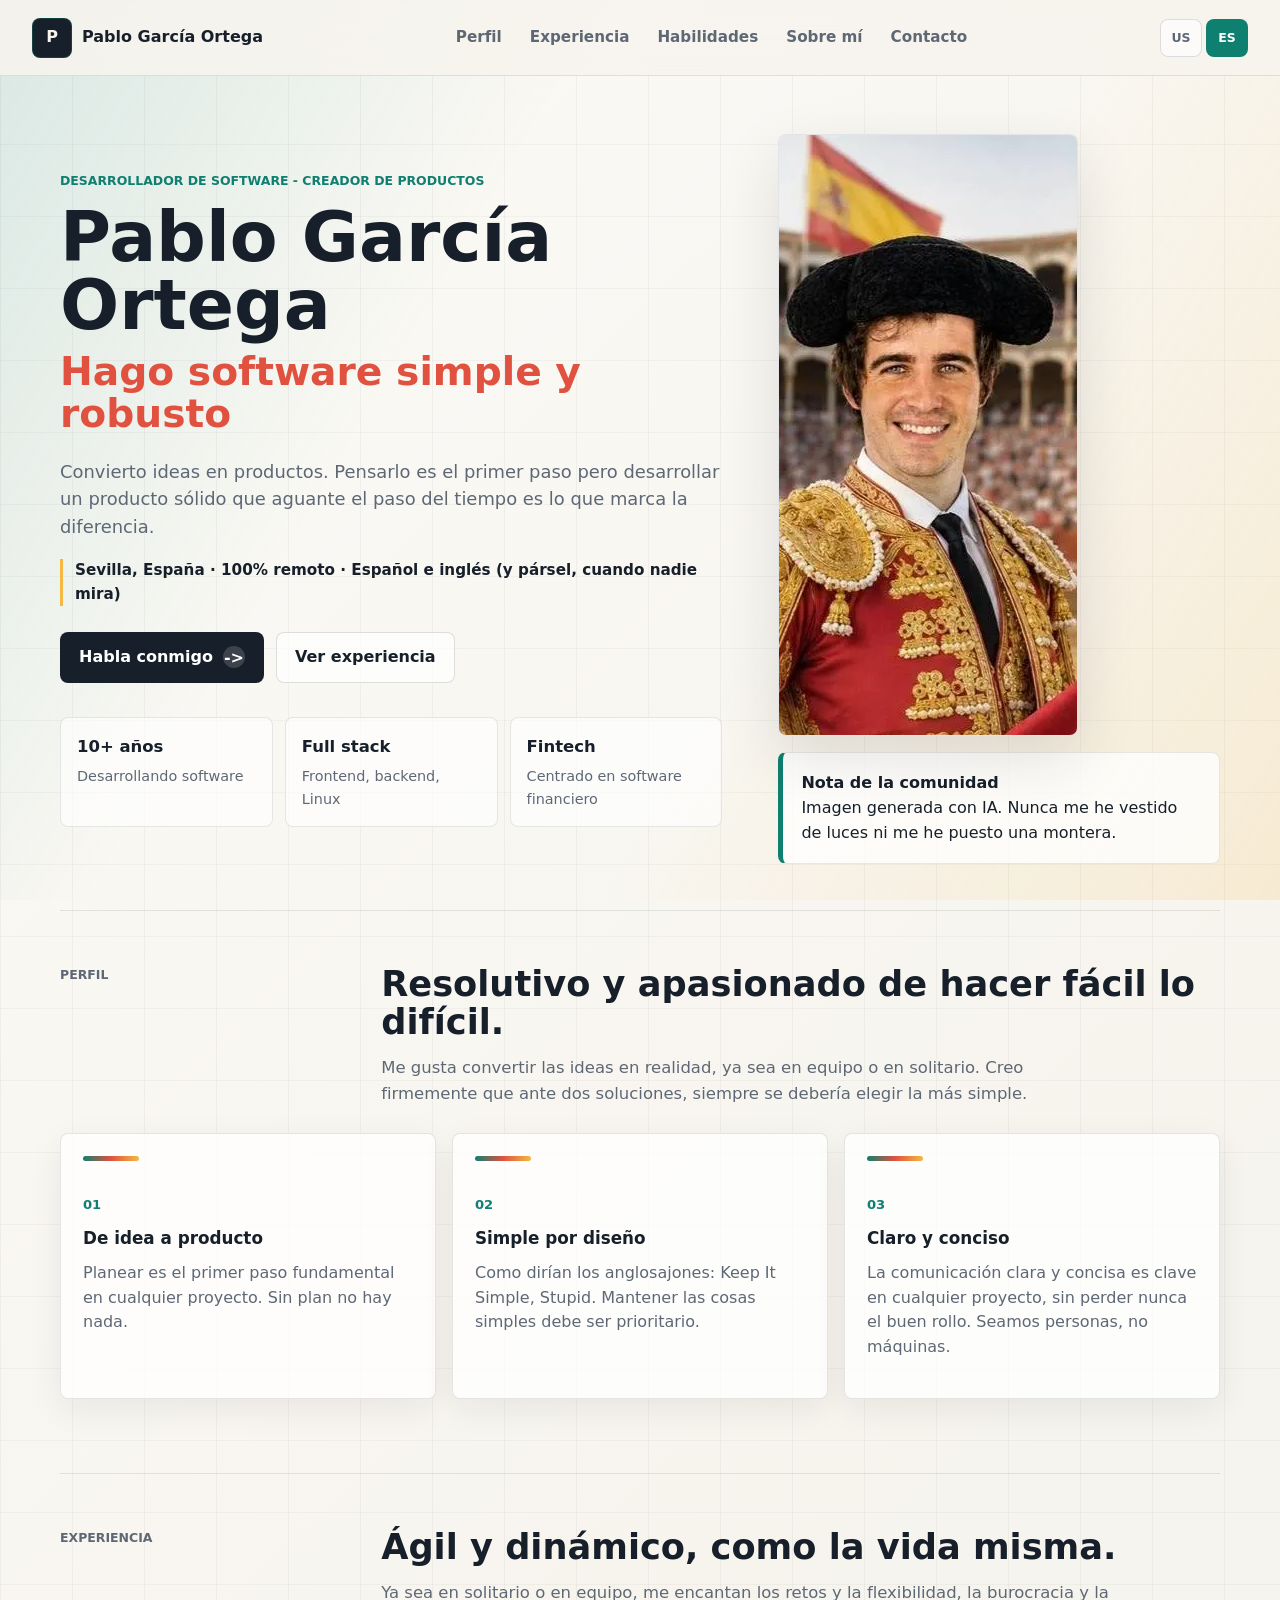
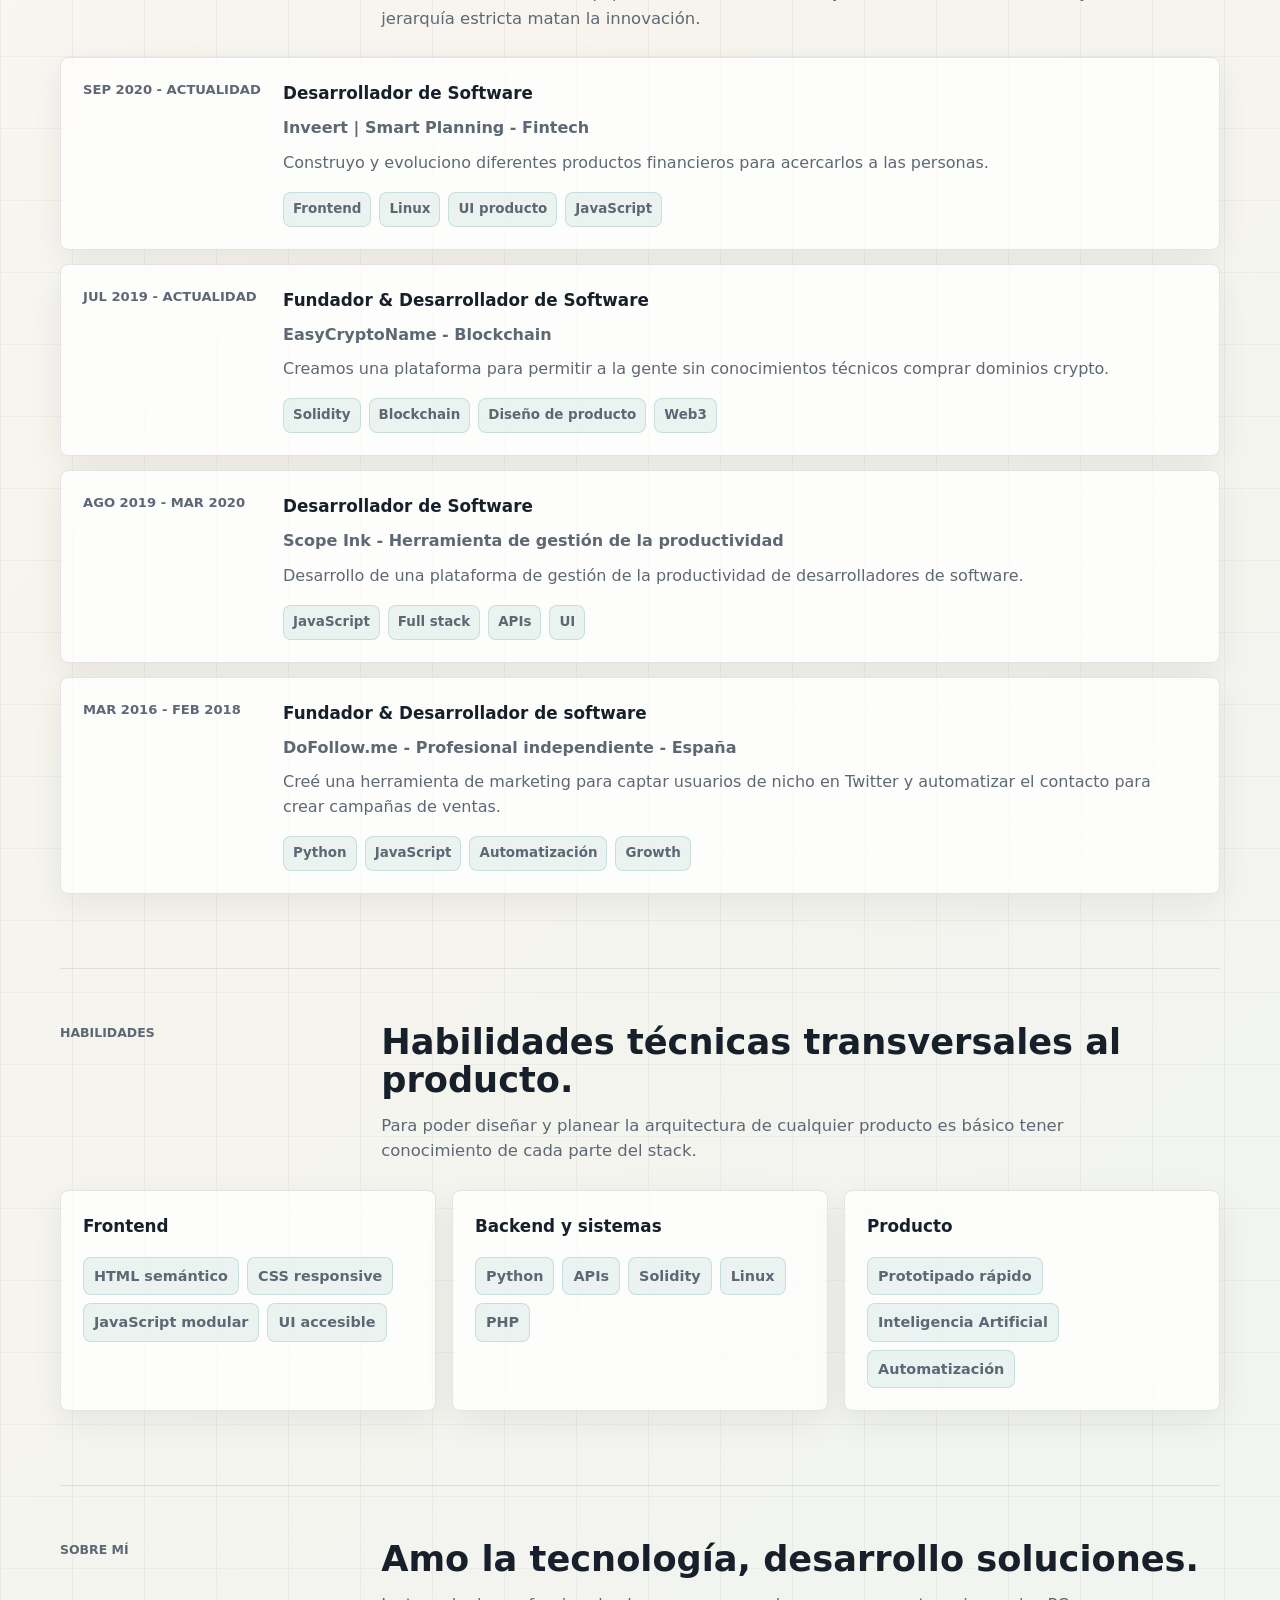
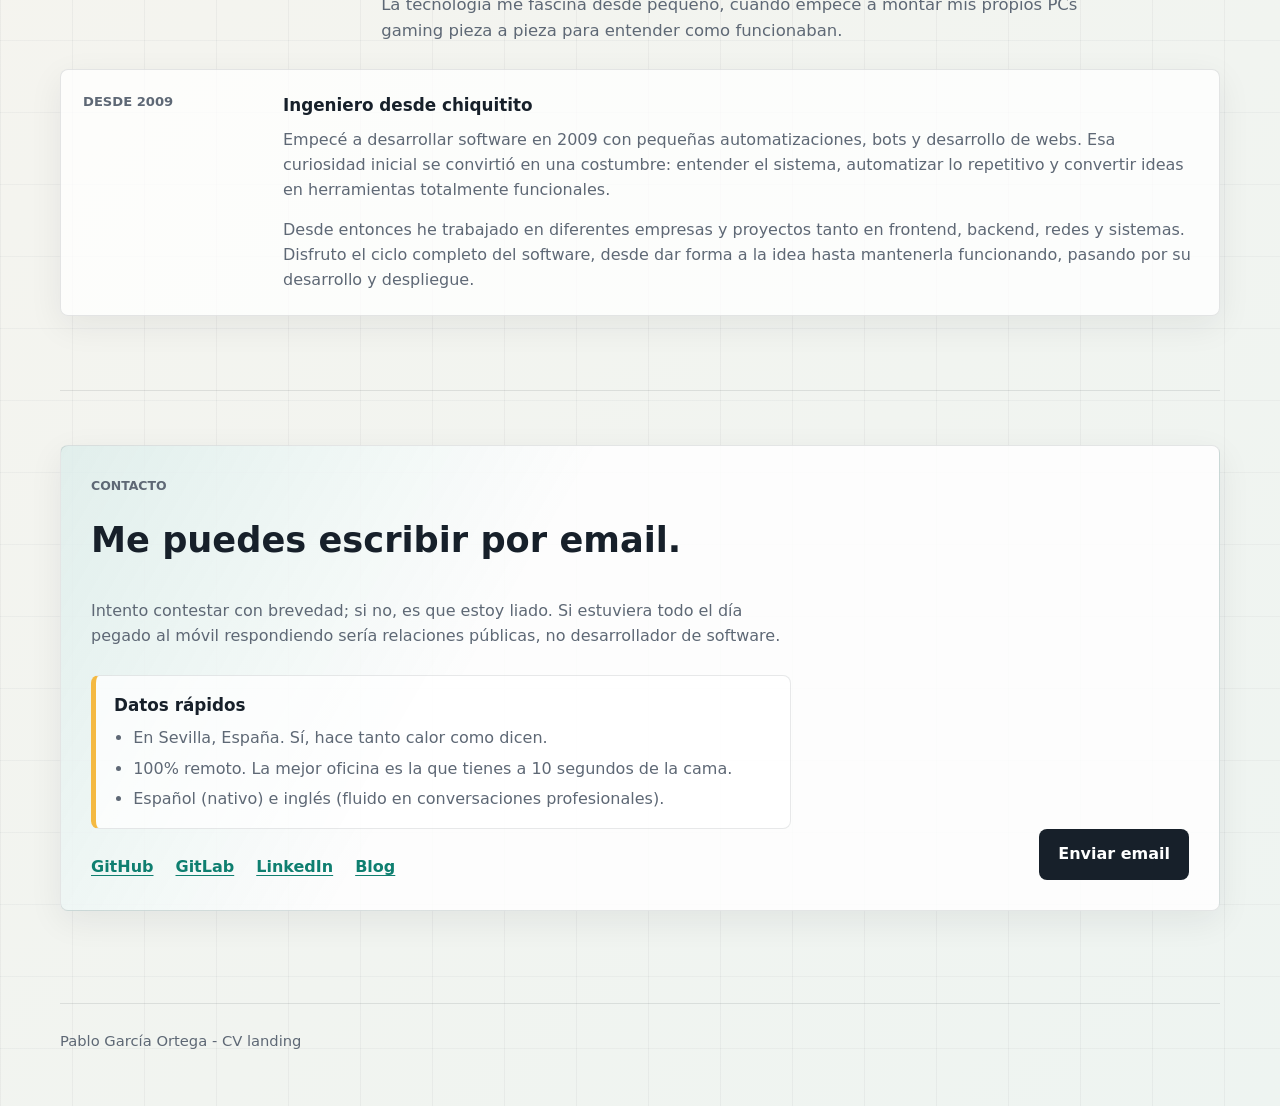
==== commit 0629e94f: "content: añade datos rápidos para reclutadores y versión imprimible al CV (TASK-51) - Línea con ubic" ====
--- a/es/index.html
+++ b/es/index.html
@@ -85,8 +85,8 @@
                 ],
                 "address": {
                     "@type": "PostalAddress",
-                    "addressLocality": "Seville",
-                    "addressRegion": "Andalusia",
+                    "addressLocality": "Sevilla",
+                    "addressRegion": "Andalucía",
                     "addressCountry": "ES"
                 }
             }
@@ -95,7 +95,6 @@
     <script src="../index.js" defer></script>
 </head>
 <body data-locale="es" data-us-url="../" data-es-url="./">
-    <a class="skip-link" href="#top">Saltar al contenido</a>
     <header class="site-header">
         <a class="brand" href="#top" aria-label="CV de Pablo García Ortega">
             <span class="brand-mark" aria-hidden="true">P</span>
@@ -111,8 +110,8 @@
         </nav>
 
         <div class="language-switcher" role="group" aria-label="Selector de idioma">
-            <a class="language-button" href="../" data-language="us" hreflang="en" aria-label="Inglés de EE. UU.">US</a>
-            <a class="language-button" href="./" data-language="es" hreflang="es" aria-label="Español" aria-current="page">ES</a>
+            <a class="language-button" href="../" data-language="us" hreflang="en" aria-pressed="false">US</a>
+            <a class="language-button" href="./" data-language="es" hreflang="es" aria-pressed="true" aria-current="page">ES</a>
         </div>
     </header>
 
@@ -128,6 +127,8 @@
                     Convierto ideas en productos. Pensarlo es el primer paso pero desarrollar un producto sólido que aguante el paso del tiempo es lo que marca la diferencia.
                 </p>
 
+                <p class="hero-facts">Sevilla, España · 100% remoto · Español e inglés (y pársel, cuando nadie mira)</p>
+
                 <div class="hero-actions" aria-label="Acciones principales">
                     <a class="button button-primary" href="#contact">
                         <span>Habla conmigo</span>
@@ -336,6 +337,14 @@
                 <p>
                     Intento contestar con brevedad; si no, es que estoy liado. Si estuviera todo el día pegado al móvil respondiendo sería relaciones públicas, no desarrollador de software.
                 </p>
+                <div class="quick-facts">
+                    <h3 id="quick-facts-title">Datos rápidos</h3>
+                    <ul aria-labelledby="quick-facts-title">
+                        <li>En Sevilla, España. Sí, hace tanto calor como dicen.</li>
+                        <li>100% remoto. La mejor oficina es la que tienes a 10 segundos de la cama.</li>
+                        <li>Español (nativo) e inglés (fluido en conversaciones profesionales).</li>
+                    </ul>
+                </div>
                 <ul class="profile-links" aria-label="Perfiles">
                     <li><a href="https://github.com/pablogarcor" rel="me">GitHub</a></li>
                     <li><a href="https://gitlab.com/pablogarcor" rel="me">GitLab</a></li>
--- a/index.css
+++ b/index.css
@@ -2,12 +2,10 @@
     --paper: #f7f4ee;
     --panel: #ffffff;
     --ink: #17202a;
-    --muted: #57616d;
+    --muted: #5e6875;
     --line: #d9ddd5;
     --accent: #275ca8;
     --accent-rgb: 39 92 168;
-    /* Acento para texto pequeño: al menos 4,5:1 sobre el fondo más oscuro de la página (TASK-49). */
-    --accent-text: var(--accent);
     --accent-strong: #cf3f49;
     --sun: #f4b942;
     --shadow: 0 22px 60px rgb(23 32 42 / 0.12);
@@ -52,7 +50,6 @@
 body[data-locale="es"] {
     --accent: #0f7f70;
     --accent-rgb: 15 127 112;
-    --accent-text: #0d6c5f;
     --accent-strong: #e0523f;
 }
 
@@ -64,29 +61,6 @@
 button,
 a {
     -webkit-tap-highlight-color: transparent;
-}
-
-/* Foco visible y común para todo lo enfocable: contorno sólido de --ink (más de 3:1 sobre cualquier fondo de la página). */
-:focus-visible {
-    outline: 3px solid var(--ink);
-    outline-offset: 3px;
-}
-
-.skip-link {
-    position: fixed;
-    top: 8px;
-    left: 8px;
-    z-index: 30;
-    padding: 10px 16px;
-    border-radius: 8px;
-    background: var(--ink);
-    color: #ffffff;
-    font-weight: 800;
-    transform: translateY(-200%);
-}
-
-.skip-link:focus-visible {
-    transform: none;
 }
 
 .site-header {
@@ -143,6 +117,7 @@
 .site-nav a:focus-visible {
     background: rgb(var(--accent-rgb) / 0.1);
     color: var(--ink);
+    outline: none;
 }
 
 .language-switcher {
@@ -168,10 +143,11 @@
 
 .language-button:hover,
 .language-button:focus-visible,
-.language-button[aria-current="page"] {
+.language-button[aria-pressed="true"] {
     border-color: rgb(var(--accent-rgb) / 0.42);
     background: var(--accent);
     color: #ffffff;
+    outline: none;
 }
 
 main {
@@ -191,7 +167,7 @@
 .eyebrow,
 .overline {
     margin: 0 0 12px;
-    color: var(--accent-text);
+    color: var(--accent);
     font-size: 0.78rem;
     font-weight: 900;
     text-transform: uppercase;
@@ -247,8 +223,19 @@
 
 .hero-summary {
     max-width: 680px;
-    margin-bottom: 28px;
+    margin-bottom: 18px;
     font-size: 1.12rem;
+}
+
+/* Datos rápidos en una línea: dónde, cómo y en qué idiomas. */
+.hero-facts {
+    max-width: 680px;
+    margin-bottom: 26px;
+    padding-left: 12px;
+    border-left: 3px solid var(--sun);
+    color: var(--ink);
+    font-size: 0.95rem;
+    font-weight: 700;
 }
 
 .hero-actions,
@@ -273,6 +260,7 @@
 
 .button:hover,
 .button:focus-visible {
+    outline: none;
     transform: translateY(-2px);
 }
 
@@ -437,7 +425,7 @@
 .feature-index {
     display: block;
     margin-bottom: 10px;
-    color: var(--accent-text);
+    color: var(--accent);
     font-size: 0.82rem;
     font-weight: 900;
 }
@@ -469,7 +457,7 @@
 
 .timeline-date {
     margin-bottom: 0;
-    color: var(--accent-text);
+    color: var(--accent);
     font-size: 0.82rem;
     font-weight: 900;
     text-transform: uppercase;
@@ -546,8 +534,30 @@
 .contact-panel .overline,
 .contact-panel h2,
 .contact-panel p,
+.quick-facts,
 .profile-links {
     grid-column: 1 / 2;
+}
+
+.quick-facts {
+    max-width: 700px;
+    padding: 16px 18px;
+    border: 1px solid rgb(23 32 42 / 0.1);
+    border-left: 5px solid var(--sun);
+    border-radius: 8px;
+    background: rgb(255 255 255 / 0.7);
+}
+
+.quick-facts h3 {
+    margin-bottom: 8px;
+}
+
+.quick-facts ul {
+    display: grid;
+    gap: 6px;
+    margin: 0;
+    padding-left: 1.2em;
+    color: var(--muted);
 }
 
 .profile-links {
@@ -560,7 +570,7 @@
 }
 
 .profile-links a {
-    color: var(--accent-text);
+    color: var(--accent);
     font-weight: 750;
     text-decoration: underline;
     text-decoration-thickness: 1px;
@@ -580,7 +590,7 @@
 
 .contact-actions {
     grid-column: 2 / 3;
-    grid-row: 1 / 5;
+    grid-row: 1 / 6;
     justify-content: flex-end;
 }
 
@@ -635,9 +645,6 @@
         /* Si el menú no cabe, se desliza en horizontal; el borde difuminado avisa de que hay más. */
         -webkit-mask-image: linear-gradient(to right, #000 calc(100% - 28px), transparent);
         mask-image: linear-gradient(to right, #000 calc(100% - 28px), transparent);
-        /* Hueco al final y margen de desplazamiento: el enlace con foco nunca queda bajo el borde difuminado. */
-        padding-inline-end: 28px;
-        scroll-padding-inline: 28px;
     }
 
     .site-nav::-webkit-scrollbar {
@@ -652,11 +659,6 @@
         white-space: nowrap;
     }
 
-    /* El menú desliza (overflow) y recortaría un contorno exterior: aquí va por dentro. */
-    .site-nav a:focus-visible {
-        outline-offset: -3px;
-    }
-
     .language-switcher {
         grid-template-columns: repeat(2, 40px);
     }
@@ -735,7 +737,14 @@
     }
 
     .hero-summary {
+        margin-bottom: 14px;
         font-size: 1rem;
+    }
+
+    .hero-facts {
+        margin-bottom: 20px;
+        font-size: 0.875rem;
+        line-height: 1.45;
     }
 
     .signal-grid,
@@ -788,3 +797,245 @@
         transform: none;
     }
 }
+
+/* Versión imprimible: el mismo CV en papel, sin cabecera, menú, selector ni animaciones. */
+@media print {
+    @page {
+        size: A4;
+        margin: 12mm 14mm;
+    }
+
+    :root {
+        --header-height: 0px;
+    }
+
+    html {
+        scroll-padding-top: 0;
+    }
+
+    body {
+        min-height: 0;
+        background: #ffffff;
+        font-size: 9.5pt;
+        line-height: 1.3;
+        print-color-adjust: exact;
+        -webkit-print-color-adjust: exact;
+    }
+
+    body::before,
+    .site-header,
+    .hero-actions {
+        display: none;
+    }
+
+    *,
+    *::before,
+    *::after {
+        transition: none !important;
+        animation: none !important;
+    }
+
+    main,
+    .site-footer {
+        width: 100%;
+    }
+
+    .hero {
+        min-height: 0;
+        grid-template-columns: minmax(0, 1fr) 104px;
+        gap: 24px;
+        align-items: start;
+        padding: 0 0 14px;
+    }
+
+    h1 {
+        margin-bottom: 10px;
+        font-size: 24pt;
+    }
+
+    h1 span:last-child {
+        margin-top: 4px;
+        font-size: 14pt;
+    }
+
+    h2 {
+        margin-bottom: 4px;
+        font-size: 13pt;
+    }
+
+    h3 {
+        margin-bottom: 4px;
+        font-size: 10.5pt;
+    }
+
+    .hero-summary,
+    .section-heading p:last-child {
+        margin-bottom: 8px;
+        font-size: 9.5pt;
+    }
+
+    .hero-facts {
+        margin-bottom: 0;
+        font-size: 9.5pt;
+    }
+
+    /* A4 mide unos 690 px de ancho: se deshacen las reglas de móvil (max-width: 720px). */
+    .signal-grid,
+    .intro-grid,
+    .skill-grid {
+        grid-template-columns: repeat(3, 1fr);
+    }
+
+    .signal-grid {
+        gap: 8px;
+        margin-top: 12px;
+    }
+
+    .signal-grid div {
+        min-height: 0;
+        padding: 8px 10px;
+    }
+
+    .signal-grid span {
+        font-size: 9pt;
+    }
+
+    .profile-stage {
+        width: 104px;
+    }
+
+    .portrait-frame,
+    .feature-card,
+    .timeline-item,
+    .about-card,
+    .skill-group,
+    .contact-panel {
+        box-shadow: none;
+    }
+
+    .profile-caption {
+        margin-top: 6px;
+        padding: 6px;
+        border-left-width: 3px;
+        font-size: 7.5pt;
+        line-height: 1.2;
+    }
+
+    .content-section,
+    .contact-section {
+        padding: 8px 0;
+    }
+
+    .section-heading {
+        grid-template-columns: 0.26fr 1fr;
+        gap: 16px;
+        margin-bottom: 6px;
+    }
+
+    .intro-grid,
+    .skill-grid,
+    .timeline {
+        gap: 8px;
+    }
+
+    .feature-card {
+        min-height: 0;
+        padding: 10px 12px;
+    }
+
+    .feature-card::before {
+        display: none;
+    }
+
+    .feature-index {
+        margin-bottom: 2px;
+    }
+
+    .eyebrow,
+    .overline {
+        margin-bottom: 4px;
+    }
+
+    .feature-card p,
+    .timeline-item p,
+    .about-card p {
+        margin-bottom: 4px;
+    }
+
+    .timeline-item,
+    .about-card {
+        grid-template-columns: 110px 1fr;
+        gap: 12px;
+        padding: 8px 12px;
+    }
+
+    .tag-list,
+    .skill-group ul {
+        gap: 4px;
+        margin-top: 4px;
+    }
+
+    .timeline-company {
+        margin-bottom: 2px;
+    }
+
+    .tag-list li,
+    .skill-group li {
+        min-height: 0;
+        padding: 2px 6px;
+        font-size: 8.5pt;
+    }
+
+    .skill-group {
+        padding: 10px 12px;
+    }
+
+    .feature-card,
+    .timeline-item,
+    .about-card,
+    .skill-group,
+    .quick-facts,
+    .contact-panel {
+        break-inside: avoid;
+    }
+
+    .section-heading {
+        break-after: avoid;
+    }
+
+    .contact-panel {
+        grid-template-columns: 1fr;
+        gap: 6px;
+        padding: 10px 14px;
+    }
+
+    .quick-facts {
+        padding: 8px 12px;
+    }
+
+    .contact-actions {
+        grid-column: auto;
+        grid-row: auto;
+        justify-content: flex-start;
+    }
+
+    /* En papel, el botón de correo se convierte en la dirección (la pone index.js). */
+    .contact-actions .button {
+        width: auto;
+        min-height: 0;
+        padding: 0;
+        background: none;
+        color: var(--ink);
+        transform: none;
+    }
+
+    .contact-actions .button[data-email-address]::after {
+        content: ": " attr(data-email-address);
+        margin-left: -10px;
+    }
+
+    .site-footer {
+        padding: 10px 0 0;
+        font-size: 8.5pt;
+    }
+}
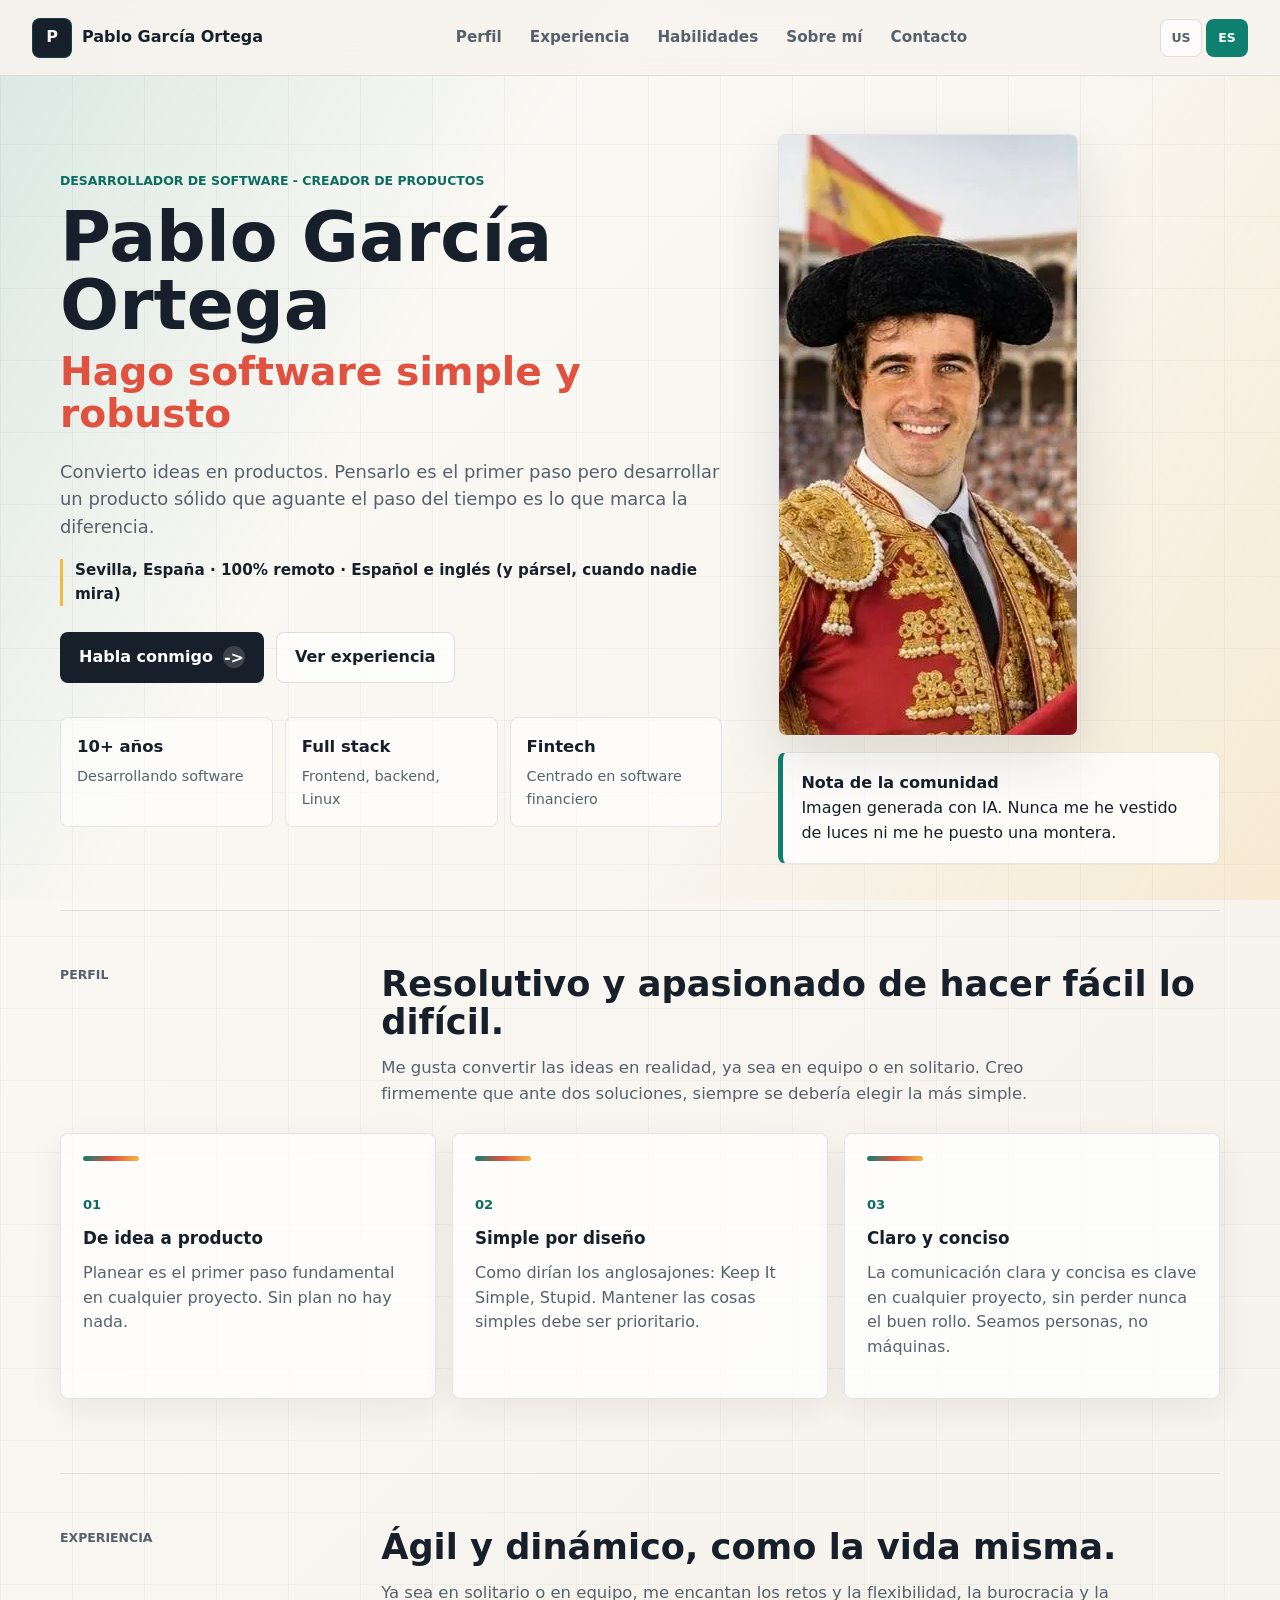
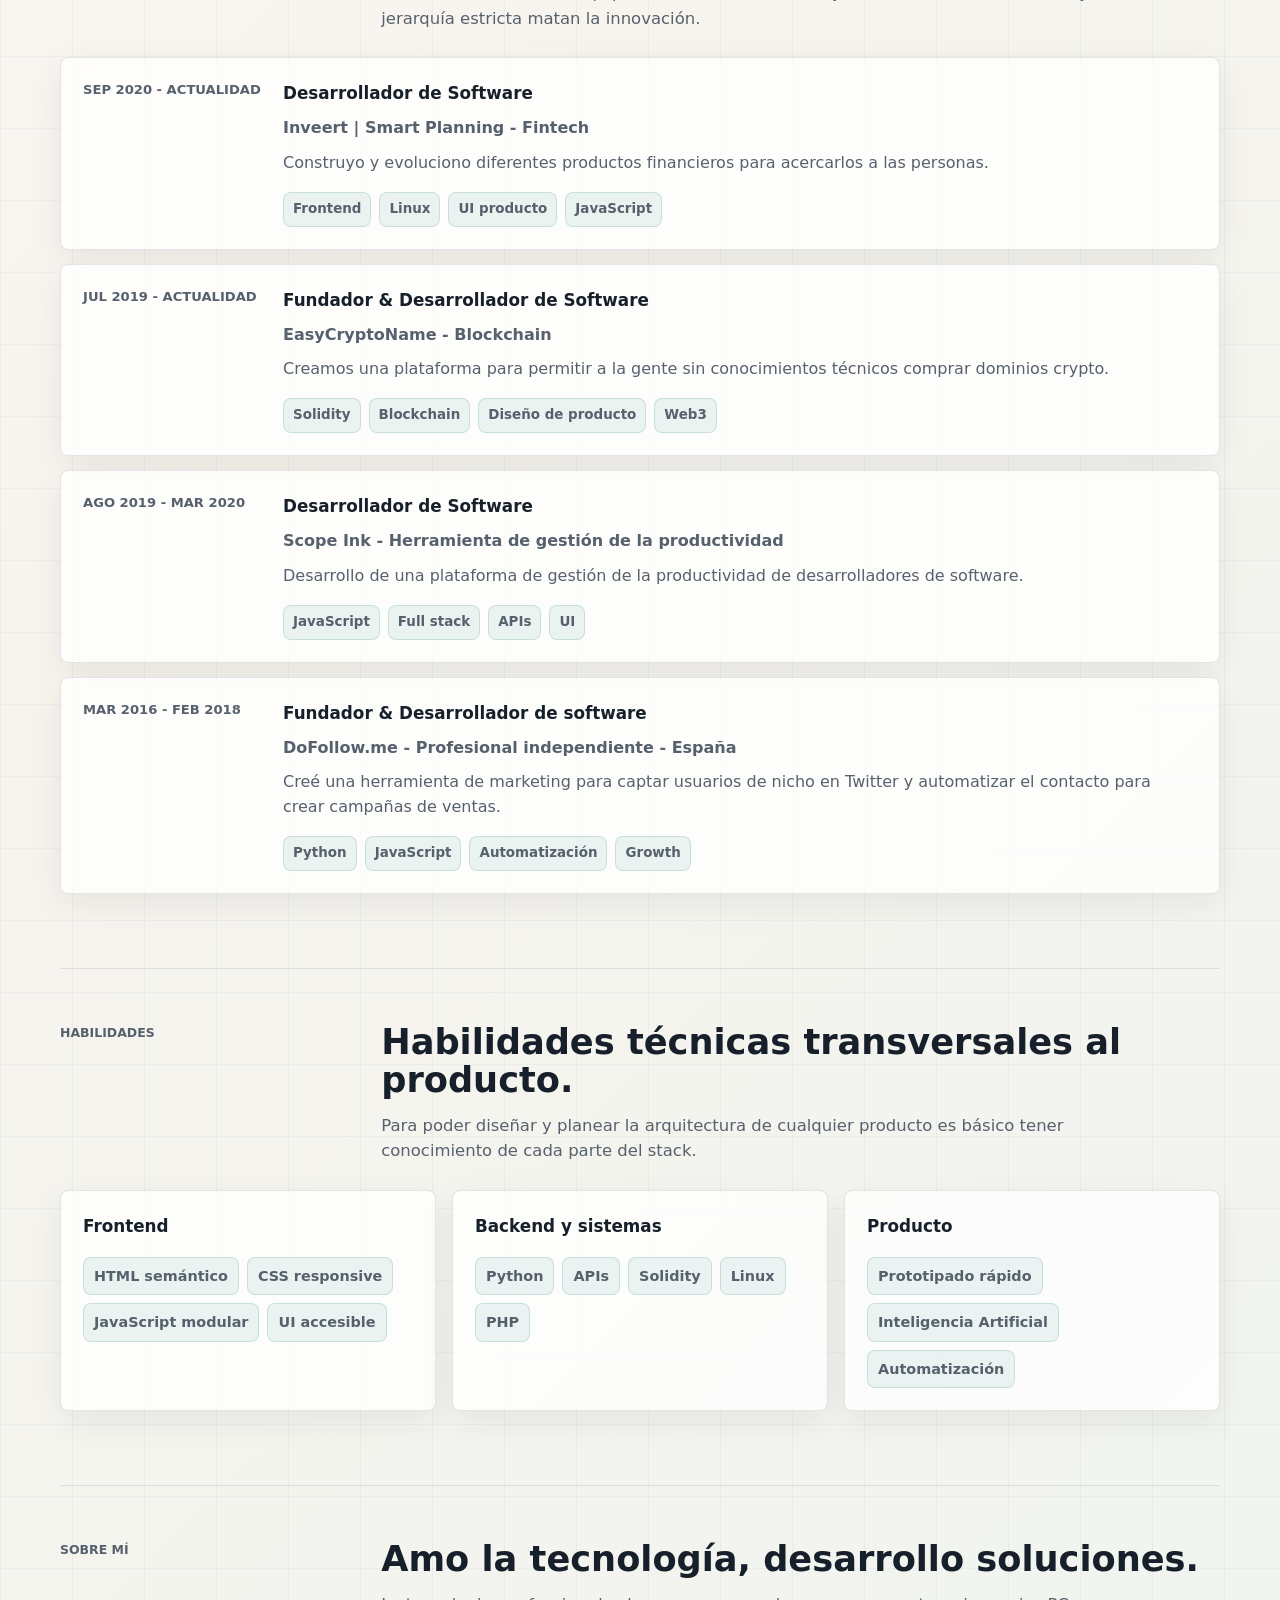
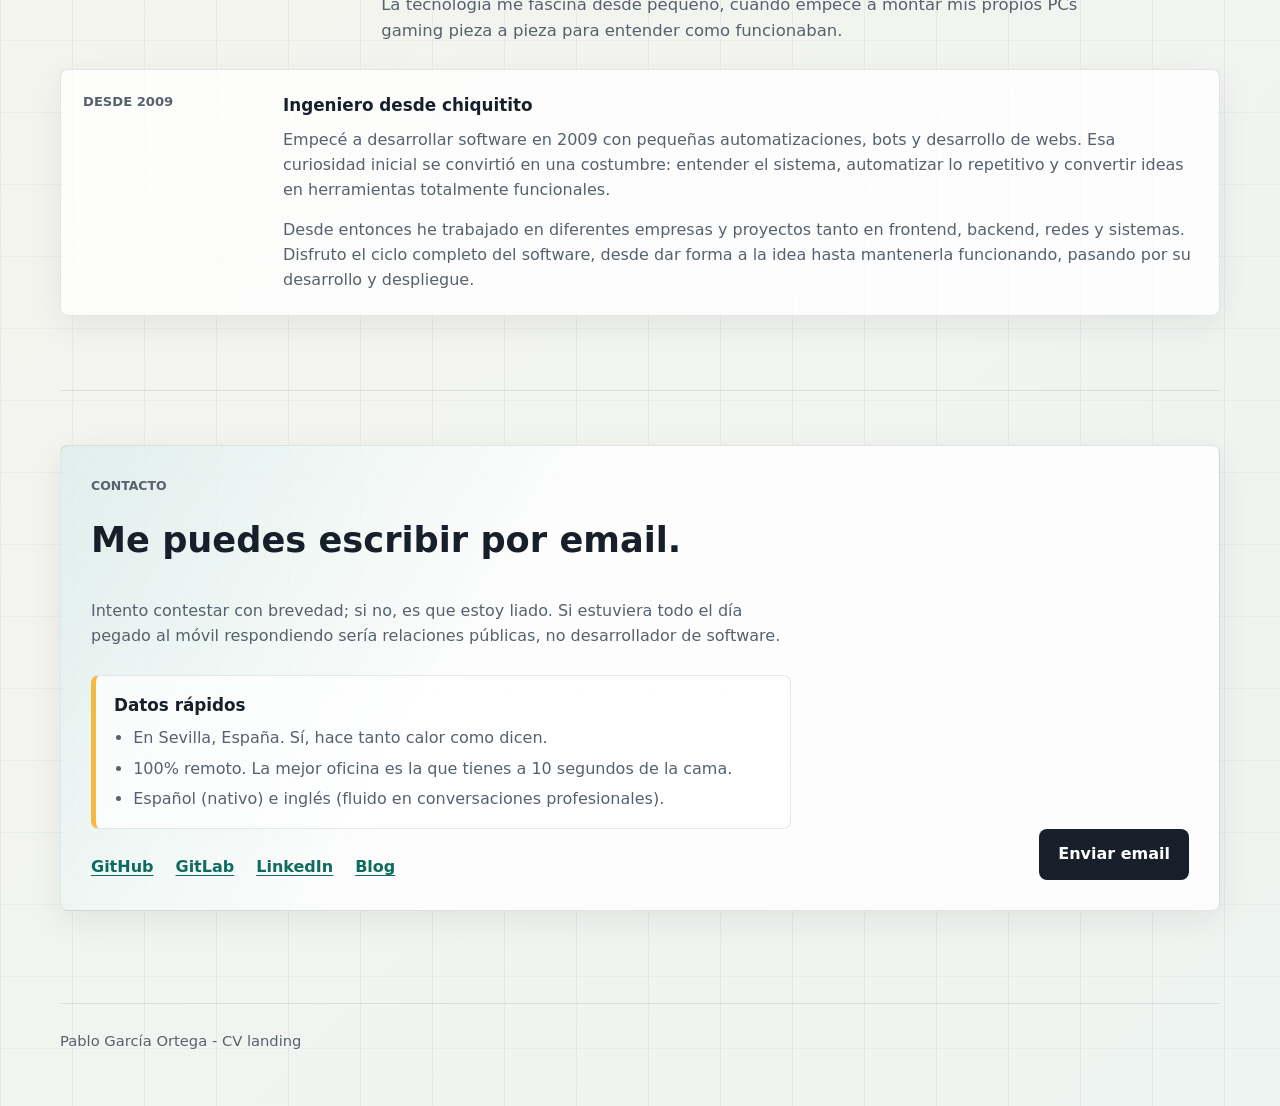
==== commit 07d1bbf0: "Merge pull request #8 from pablogarcor/agente/TASK-51 content: añade datos rápidos para reclutadores" ====
--- a/es/index.html
+++ b/es/index.html
@@ -95,6 +95,7 @@
     <script src="../index.js" defer></script>
 </head>
 <body data-locale="es" data-us-url="../" data-es-url="./">
+    <a class="skip-link" href="#top">Saltar al contenido</a>
     <header class="site-header">
         <a class="brand" href="#top" aria-label="CV de Pablo García Ortega">
             <span class="brand-mark" aria-hidden="true">P</span>
@@ -110,8 +111,8 @@
         </nav>
 
         <div class="language-switcher" role="group" aria-label="Selector de idioma">
-            <a class="language-button" href="../" data-language="us" hreflang="en" aria-pressed="false">US</a>
-            <a class="language-button" href="./" data-language="es" hreflang="es" aria-pressed="true" aria-current="page">ES</a>
+            <a class="language-button" href="../" data-language="us" hreflang="en" aria-label="Inglés de EE. UU.">US</a>
+            <a class="language-button" href="./" data-language="es" hreflang="es" aria-label="Español" aria-current="page">ES</a>
         </div>
     </header>
 
--- a/index.css
+++ b/index.css
@@ -2,10 +2,12 @@
     --paper: #f7f4ee;
     --panel: #ffffff;
     --ink: #17202a;
-    --muted: #5e6875;
+    --muted: #57616d;
     --line: #d9ddd5;
     --accent: #275ca8;
     --accent-rgb: 39 92 168;
+    /* Acento para texto pequeño: al menos 4,5:1 sobre el fondo más oscuro de la página (TASK-49). */
+    --accent-text: var(--accent);
     --accent-strong: #cf3f49;
     --sun: #f4b942;
     --shadow: 0 22px 60px rgb(23 32 42 / 0.12);
@@ -50,6 +52,7 @@
 body[data-locale="es"] {
     --accent: #0f7f70;
     --accent-rgb: 15 127 112;
+    --accent-text: #0d6c5f;
     --accent-strong: #e0523f;
 }
 
@@ -61,6 +64,29 @@
 button,
 a {
     -webkit-tap-highlight-color: transparent;
+}
+
+/* Foco visible y común para todo lo enfocable: contorno sólido de --ink (más de 3:1 sobre cualquier fondo de la página). */
+:focus-visible {
+    outline: 3px solid var(--ink);
+    outline-offset: 3px;
+}
+
+.skip-link {
+    position: fixed;
+    top: 8px;
+    left: 8px;
+    z-index: 30;
+    padding: 10px 16px;
+    border-radius: 8px;
+    background: var(--ink);
+    color: #ffffff;
+    font-weight: 800;
+    transform: translateY(-200%);
+}
+
+.skip-link:focus-visible {
+    transform: none;
 }
 
 .site-header {
@@ -117,7 +143,6 @@
 .site-nav a:focus-visible {
     background: rgb(var(--accent-rgb) / 0.1);
     color: var(--ink);
-    outline: none;
 }
 
 .language-switcher {
@@ -143,11 +168,10 @@
 
 .language-button:hover,
 .language-button:focus-visible,
-.language-button[aria-pressed="true"] {
+.language-button[aria-current="page"] {
     border-color: rgb(var(--accent-rgb) / 0.42);
     background: var(--accent);
     color: #ffffff;
-    outline: none;
 }
 
 main {
@@ -167,7 +191,7 @@
 .eyebrow,
 .overline {
     margin: 0 0 12px;
-    color: var(--accent);
+    color: var(--accent-text);
     font-size: 0.78rem;
     font-weight: 900;
     text-transform: uppercase;
@@ -260,7 +284,6 @@
 
 .button:hover,
 .button:focus-visible {
-    outline: none;
     transform: translateY(-2px);
 }
 
@@ -425,7 +448,7 @@
 .feature-index {
     display: block;
     margin-bottom: 10px;
-    color: var(--accent);
+    color: var(--accent-text);
     font-size: 0.82rem;
     font-weight: 900;
 }
@@ -457,7 +480,7 @@
 
 .timeline-date {
     margin-bottom: 0;
-    color: var(--accent);
+    color: var(--accent-text);
     font-size: 0.82rem;
     font-weight: 900;
     text-transform: uppercase;
@@ -570,7 +593,7 @@
 }
 
 .profile-links a {
-    color: var(--accent);
+    color: var(--accent-text);
     font-weight: 750;
     text-decoration: underline;
     text-decoration-thickness: 1px;
@@ -645,6 +668,9 @@
         /* Si el menú no cabe, se desliza en horizontal; el borde difuminado avisa de que hay más. */
         -webkit-mask-image: linear-gradient(to right, #000 calc(100% - 28px), transparent);
         mask-image: linear-gradient(to right, #000 calc(100% - 28px), transparent);
+        /* Hueco al final y margen de desplazamiento: el enlace con foco nunca queda bajo el borde difuminado. */
+        padding-inline-end: 28px;
+        scroll-padding-inline: 28px;
     }
 
     .site-nav::-webkit-scrollbar {
@@ -657,6 +683,11 @@
         min-height: 40px;
         padding: 8px 10px;
         white-space: nowrap;
+    }
+
+    /* El menú desliza (overflow) y recortaría un contorno exterior: aquí va por dentro. */
+    .site-nav a:focus-visible {
+        outline-offset: -3px;
     }
 
     .language-switcher {
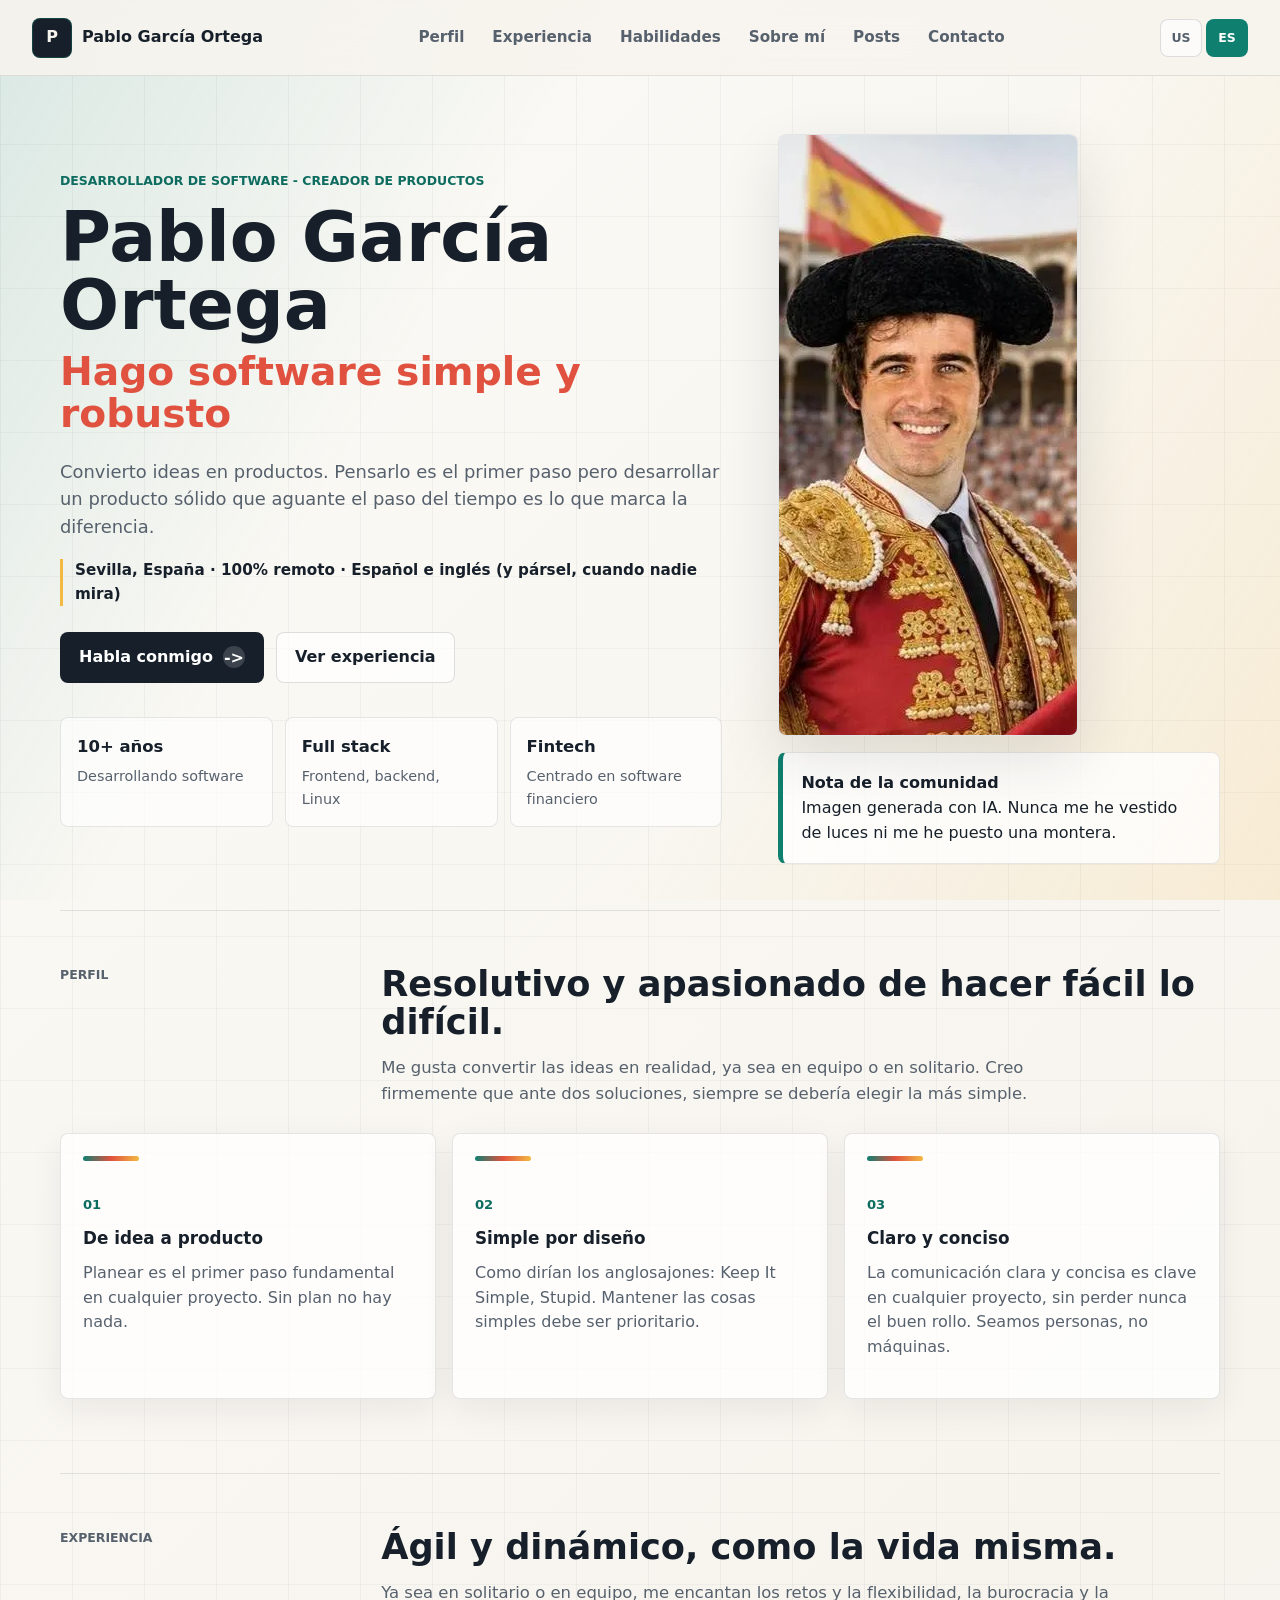
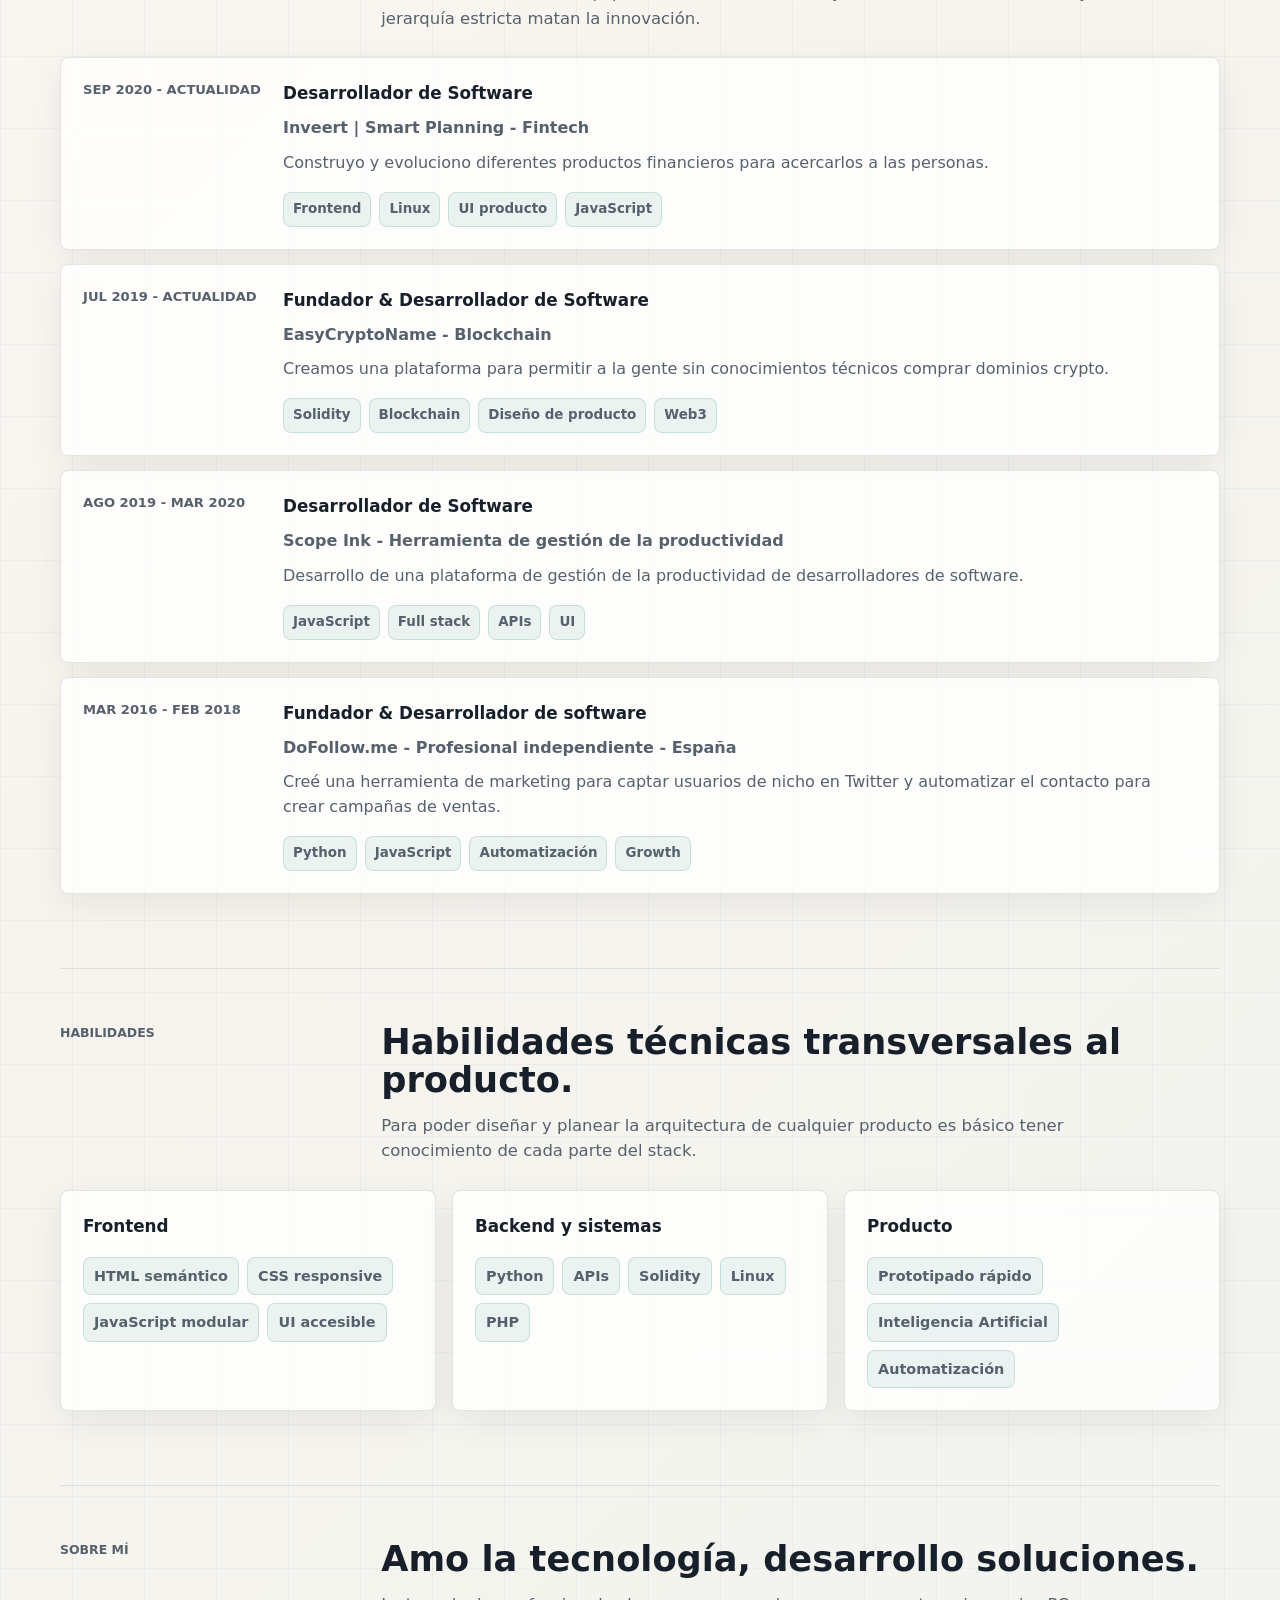
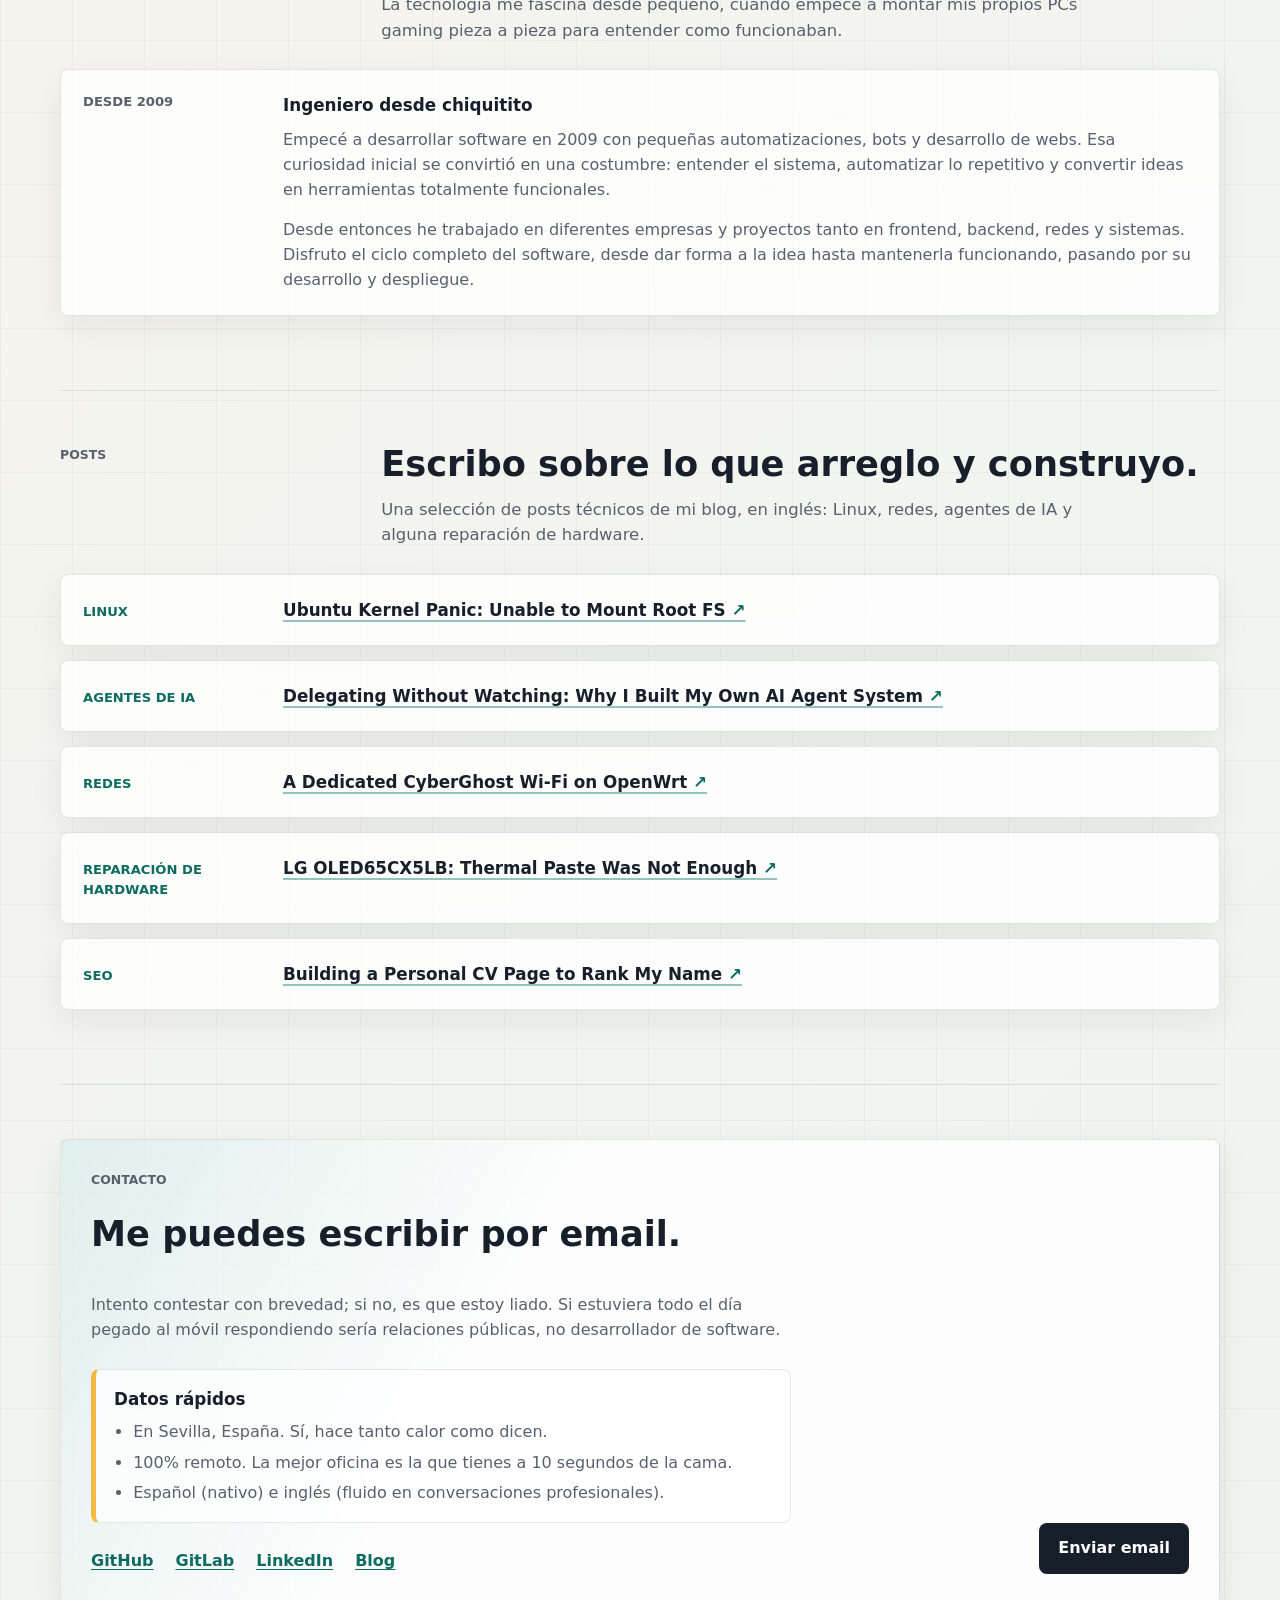
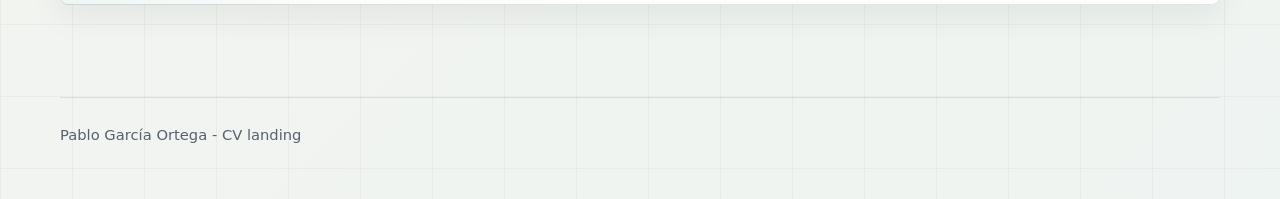
==== commit c5f894ed: "content: añade al CV una sección con una selección de posts técnicos del blog (TASK-65) Cinco posts " ====
--- a/es/index.html
+++ b/es/index.html
@@ -107,6 +107,7 @@
             <a href="#experience">Experiencia</a>
             <a href="#skills">Habilidades</a>
             <a href="#about">Sobre mí</a>
+            <a href="#posts">Posts</a>
             <a href="#contact">Contacto</a>
         </nav>
 
@@ -329,6 +330,41 @@
                     <p>Desde entonces he trabajado en diferentes empresas y proyectos tanto en frontend, backend, redes y sistemas. Disfruto el ciclo completo del software, desde dar forma a la idea hasta mantenerla funcionando, pasando por su desarrollo y despliegue.</p>
                 </div>
             </article>
+        </section>
+
+        <section class="content-section" id="posts">
+            <div class="section-heading reveal">
+                <p class="overline">Posts</p>
+                <div>
+                    <h2>Escribo sobre lo que arreglo y construyo.</h2>
+                    <p>
+                        Una selección de posts técnicos de mi blog, en inglés: Linux, redes, agentes de IA y alguna reparación de hardware.
+                    </p>
+                </div>
+            </div>
+
+            <ul class="post-list" aria-label="Posts seleccionados">
+                <li class="post-card reveal">
+                    <p class="post-topic">Linux</p>
+                    <h3><a href="https://www.pablogarcor.com/fix-ubuntu-kernel-panic-unable-to-mount-root-fs/" hreflang="en" lang="en">Ubuntu Kernel Panic: Unable to Mount Root FS</a></h3>
+                </li>
+                <li class="post-card reveal">
+                    <p class="post-topic">Agentes de IA</p>
+                    <h3><a href="https://www.pablogarcor.com/delegating-to-ai-agents-without-watching/" hreflang="en" lang="en">Delegating Without Watching: Why I Built My Own AI Agent System</a></h3>
+                </li>
+                <li class="post-card reveal">
+                    <p class="post-topic">Redes</p>
+                    <h3><a href="https://www.pablogarcor.com/openwrt-cyberghost-vpn-wifi/" hreflang="en" lang="en">A Dedicated CyberGhost Wi-Fi on OpenWrt</a></h3>
+                </li>
+                <li class="post-card reveal">
+                    <p class="post-topic">Reparación de hardware</p>
+                    <h3><a href="https://www.pablogarcor.com/fix-lg-oled65cx5lb-main-board/" hreflang="en" lang="en">LG OLED65CX5LB: Thermal Paste Was Not Enough</a></h3>
+                </li>
+                <li class="post-card reveal">
+                    <p class="post-topic">SEO</p>
+                    <h3><a href="https://www.pablogarcor.com/building-personal-cv-page-to-rank-my-name/" hreflang="en" lang="en">Building a Personal CV Page to Rank My Name</a></h3>
+                </li>
+            </ul>
         </section>
 
         <section class="content-section contact-section" id="contact">
--- a/index.css
+++ b/index.css
@@ -539,6 +539,58 @@
     font-weight: 750;
 }
 
+/* Posts del blog: una fila por post, con el tema a la izquierda como en la experiencia. */
+.post-list {
+    display: grid;
+    gap: 14px;
+    margin: 0;
+    padding: 0;
+    list-style: none;
+}
+
+.post-card {
+    display: grid;
+    grid-template-columns: 180px 1fr;
+    gap: 20px;
+    align-items: baseline;
+    padding: 22px;
+    border: 1px solid rgb(23 32 42 / 0.11);
+    border-radius: 8px;
+    background: rgb(255 255 255 / 0.76);
+    box-shadow: 0 10px 34px rgb(23 32 42 / 0.07);
+}
+
+.post-topic {
+    margin-bottom: 0;
+    color: var(--accent-text);
+    font-size: 0.82rem;
+    font-weight: 900;
+    text-transform: uppercase;
+}
+
+.post-card h3 {
+    margin-bottom: 0;
+}
+
+.post-card a {
+    text-decoration: underline;
+    text-decoration-color: rgb(var(--accent-rgb) / 0.45);
+    text-decoration-thickness: 2px;
+    text-underline-offset: 4px;
+}
+
+/* Flecha decorativa de enlace externo; el texto alternativo vacío evita que la lean los lectores de pantalla. */
+.post-card a::after {
+    content: " \2197";
+    content: " \2197" / "";
+    color: var(--accent-text);
+}
+
+.post-card a:hover,
+.post-card a:focus-visible {
+    text-decoration-color: var(--accent-text);
+}
+
 .contact-section {
     padding-bottom: 92px;
 }
@@ -623,6 +675,65 @@
     padding: 26px 0 38px;
     border-top: 1px solid rgb(23 32 42 / 0.1);
     font-size: 0.92rem;
+}
+
+/* Página 404 (404.html): el vídeo de Vincent y el texto en inglés y en español. */
+.not-found {
+    display: grid;
+    min-height: calc(100svh - var(--header-height));
+    grid-template-columns: minmax(0, 480px) minmax(0, 1fr);
+    gap: 48px;
+    align-items: center;
+    padding: 48px 0;
+}
+
+.not-found-media {
+    overflow: hidden;
+    border: 1px solid var(--line);
+    border-radius: 8px;
+    background: var(--ink);
+    box-shadow: var(--shadow);
+}
+
+.not-found-video,
+.not-found-poster {
+    display: block;
+    width: 100%;
+    height: auto;
+    aspect-ratio: 480 / 270;
+}
+
+.not-found-poster {
+    display: none;
+}
+
+.not-found-copy {
+    display: grid;
+    gap: 28px;
+}
+
+.not-found-copy section + section {
+    padding-top: 28px;
+    border-top: 1px solid var(--line);
+}
+
+.not-found h1,
+.not-found h2 {
+    margin-bottom: 12px;
+    font-size: 2.2rem;
+    line-height: 1.08;
+}
+
+.not-found-copy p:not(.eyebrow) {
+    max-width: 520px;
+    color: var(--muted);
+}
+
+/* La parte en español usa su acento, como /es/. */
+.not-found-copy [lang="es"] {
+    --accent: #0f7f70;
+    --accent-rgb: 15 127 112;
+    --accent-text: #0d6c5f;
 }
 
 .reveal {
@@ -789,7 +900,8 @@
     }
 
     .timeline-item,
-    .about-card {
+    .about-card,
+    .post-card {
         grid-template-columns: 1fr;
         gap: 8px;
     }
@@ -810,7 +922,37 @@
     }
 }
 
+@media (max-width: 980px) {
+    .not-found {
+        grid-template-columns: minmax(0, 1fr);
+        gap: 28px;
+        align-content: start;
+        align-items: start;
+        padding: 28px 0 40px;
+    }
+
+    .not-found-media {
+        max-width: 480px;
+    }
+}
+
+@media (max-width: 720px) {
+    .not-found h1,
+    .not-found h2 {
+        font-size: 1.75rem;
+    }
+}
+
 @media (prefers-reduced-motion: reduce) {
+    /* 404: sin vídeo, solo el póster. */
+    .not-found-video {
+        display: none;
+    }
+
+    .not-found-poster {
+        display: block;
+    }
+
     html {
         scroll-behavior: auto;
     }
@@ -939,6 +1081,7 @@
     .feature-card,
     .timeline-item,
     .about-card,
+    .post-card,
     .skill-group,
     .contact-panel {
         box-shadow: none;
@@ -994,10 +1137,19 @@
     }
 
     .timeline-item,
-    .about-card {
+    .about-card,
+    .post-card {
         grid-template-columns: 110px 1fr;
         gap: 12px;
         padding: 8px 12px;
+    }
+
+    .post-list {
+        gap: 6px;
+    }
+
+    .post-card a::after {
+        content: none;
     }
 
     .tag-list,
@@ -1024,6 +1176,7 @@
     .feature-card,
     .timeline-item,
     .about-card,
+    .post-card,
     .skill-group,
     .quick-facts,
     .contact-panel {
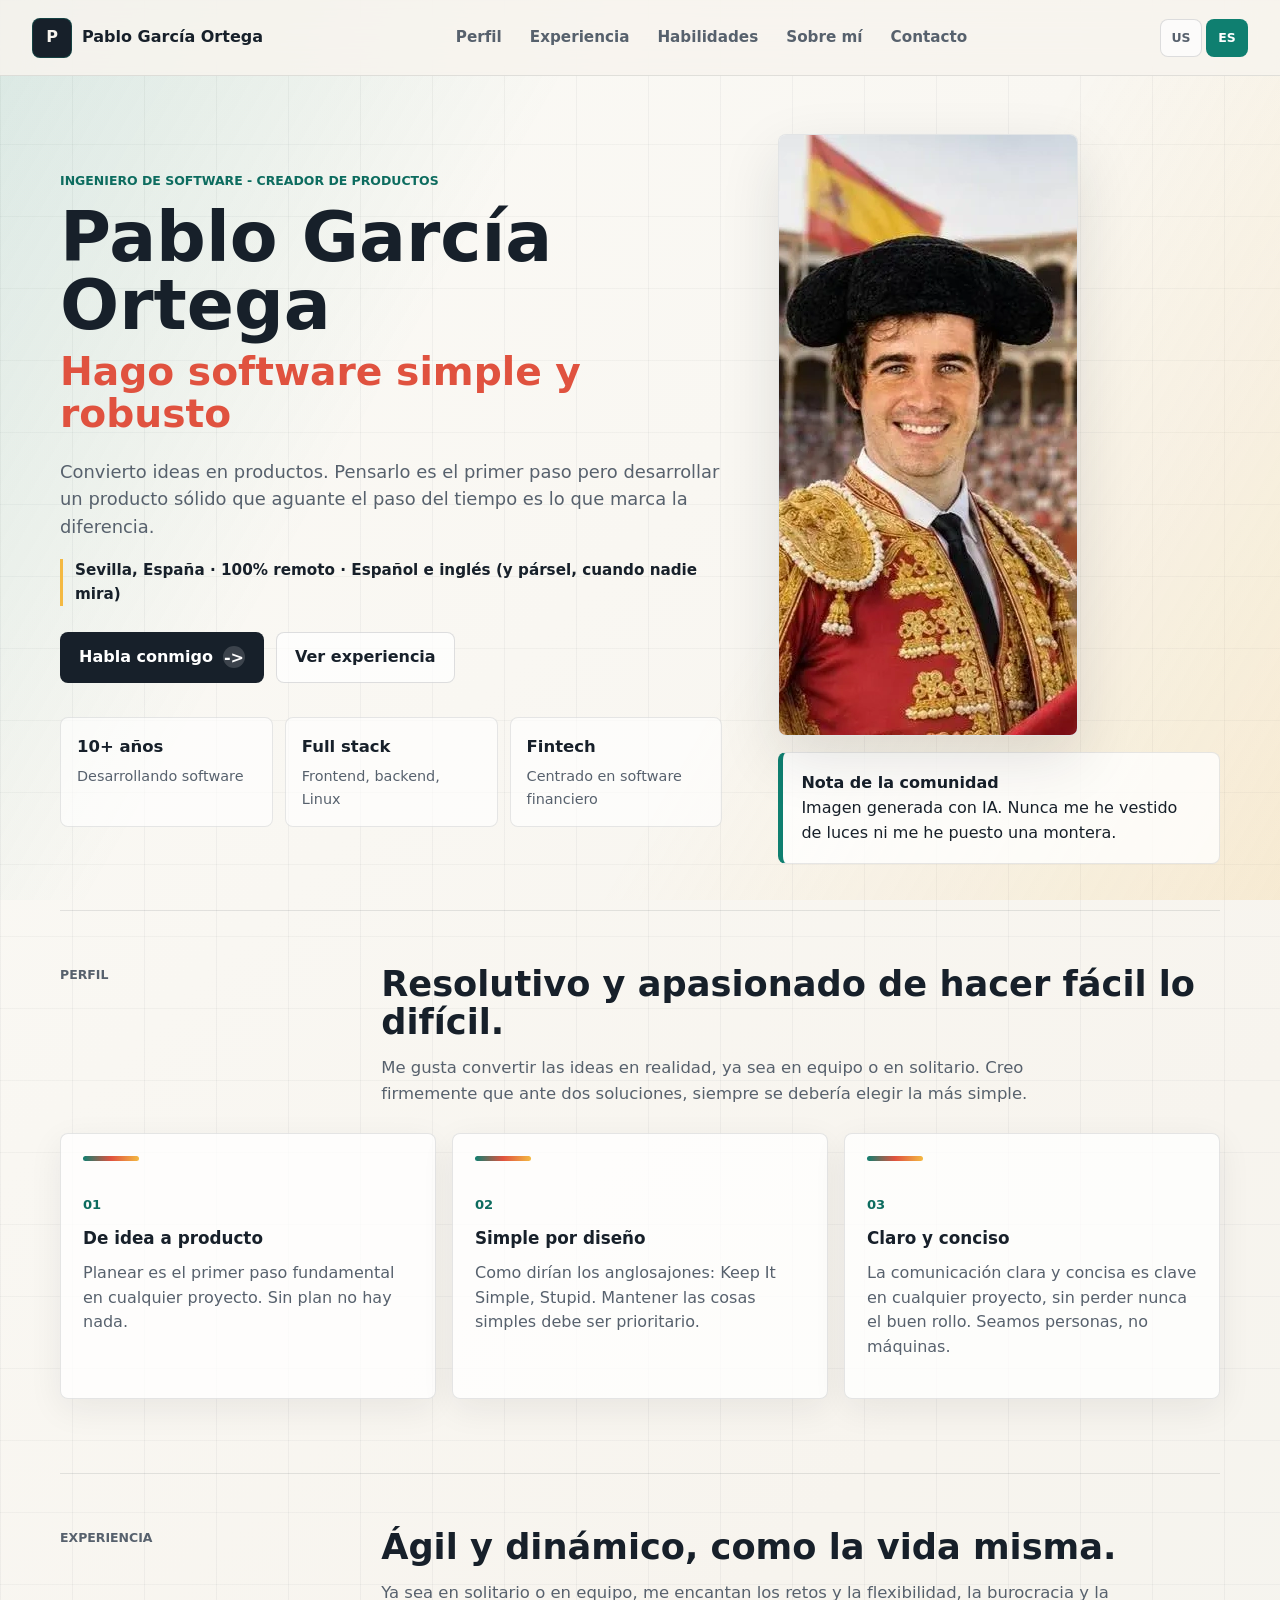
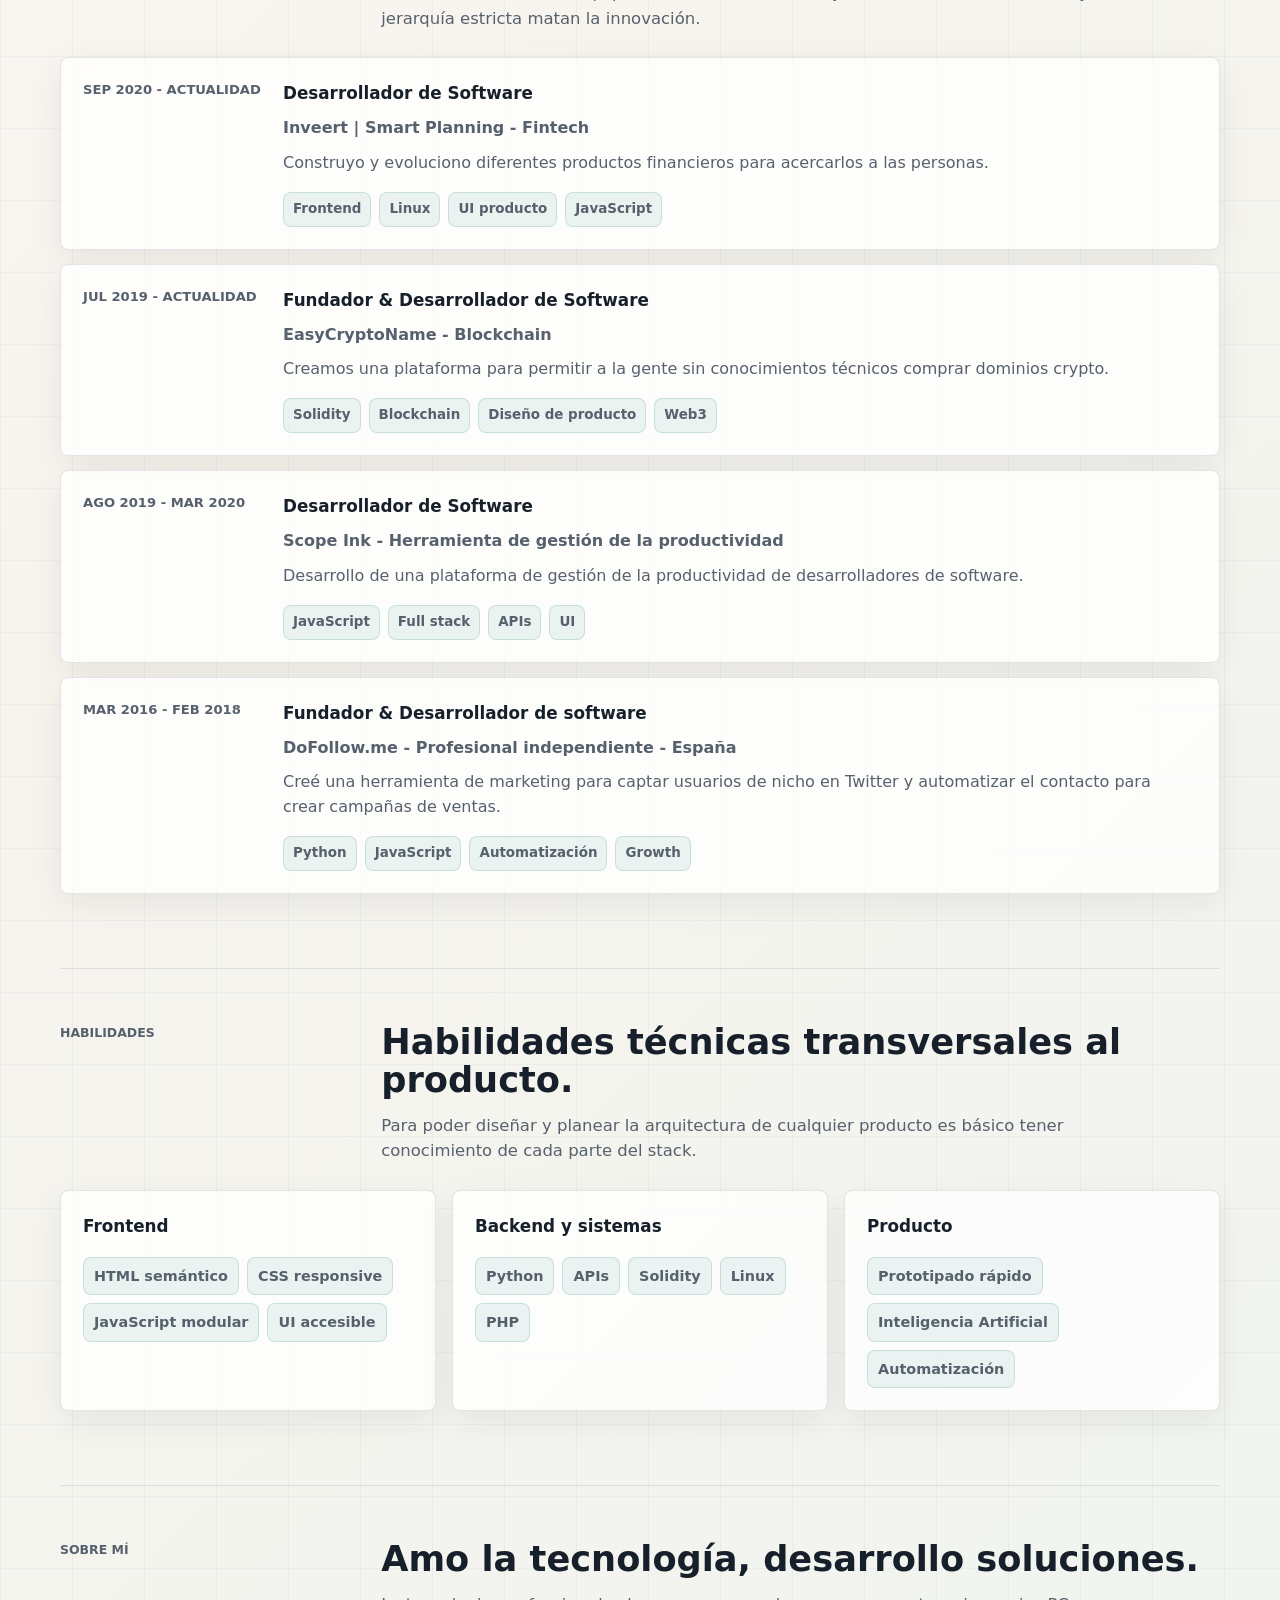
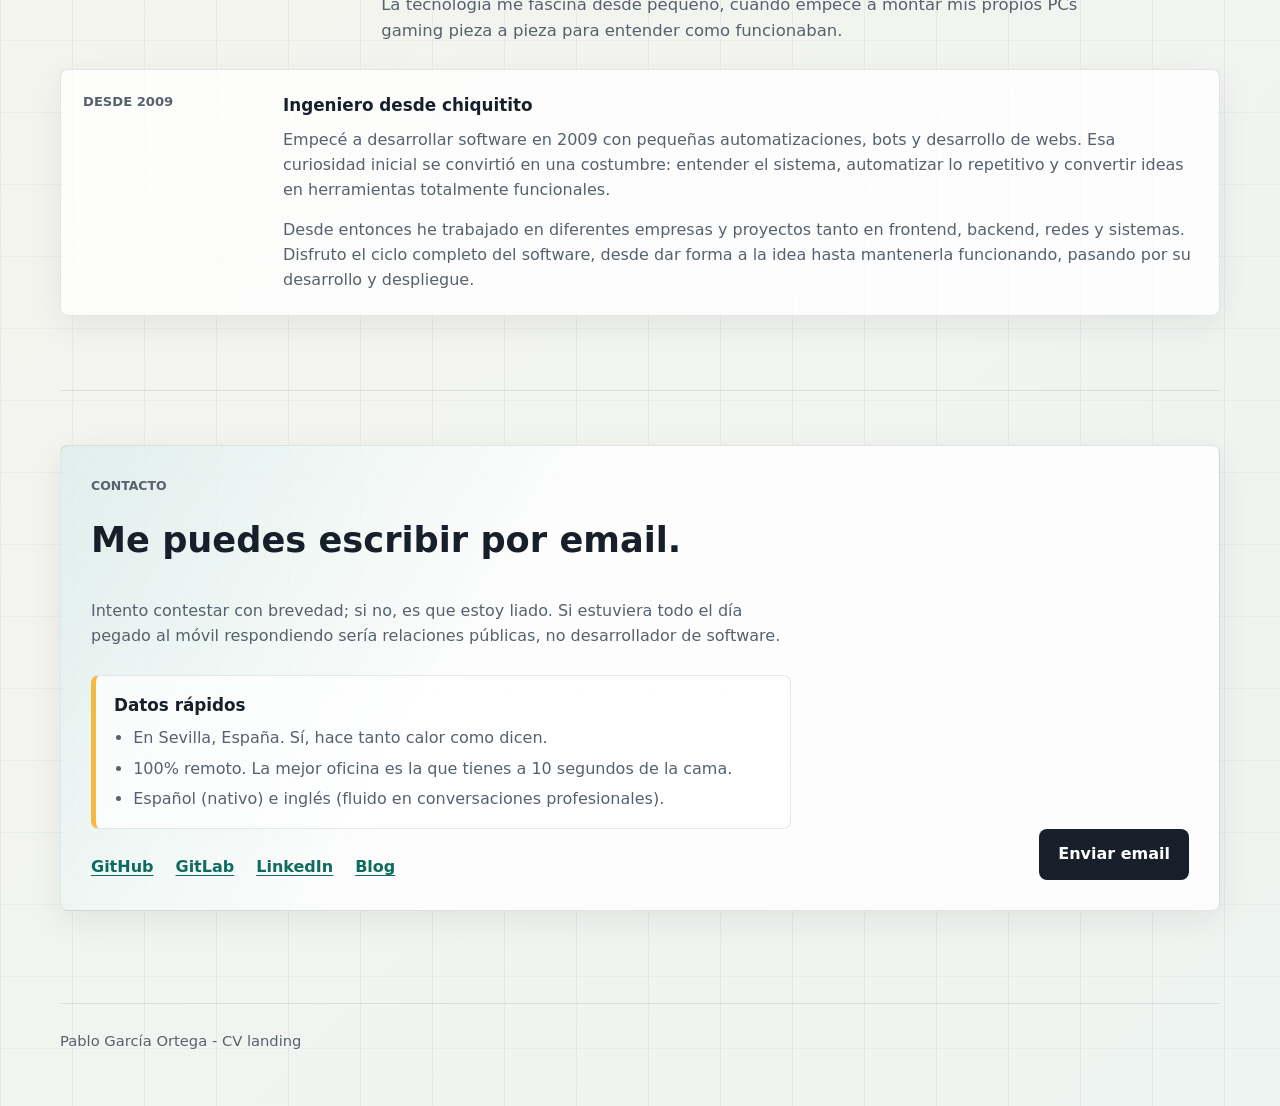
==== commit 15fe6c2c: "content: presenta a Pablo como Software Engineer en el titular del CV (TASK-66) Cambia el titular pr" ====
--- a/es/index.html
+++ b/es/index.html
@@ -3,8 +3,8 @@
 <head>
     <meta charset="utf-8">
     <meta name="viewport" content="width=device-width, initial-scale=1">
-    <title>Pablo García Ortega | Desarrollador de software</title>
-    <meta name="description" content="Pablo García Ortega es desarrollador de software y creador de productos, especializado en software robusto, fintech, full stack, automatización y sistemas simples.">
+    <title>Pablo García Ortega | Ingeniero de software</title>
+    <meta name="description" content="Pablo García Ortega es ingeniero de software y creador de productos, especializado en software robusto, fintech, full stack, automatización y sistemas simples.">
     <meta name="author" content="Pablo García Ortega">
     <meta name="robots" content="index, follow, max-image-preview:large">
     <link rel="canonical" href="https://pablogarciaortega.com/es/">
@@ -17,19 +17,19 @@
     <meta property="profile:first_name" content="Pablo">
     <meta property="profile:last_name" content="García Ortega">
     <meta property="og:site_name" content="Pablo García Ortega">
-    <meta property="og:title" content="Pablo García Ortega | Desarrollador de software">
-    <meta property="og:description" content="Pablo García Ortega es desarrollador de software y creador de productos, especializado en software robusto, fintech, full stack, automatización y sistemas simples.">
+    <meta property="og:title" content="Pablo García Ortega | Ingeniero de software">
+    <meta property="og:description" content="Pablo García Ortega es ingeniero de software y creador de productos, especializado en software robusto, fintech, full stack, automatización y sistemas simples.">
     <meta property="og:url" content="https://pablogarciaortega.com/es/">
     <meta property="og:image" content="https://pablogarciaortega.com/assets/share-es.jpg">
     <meta property="og:image:type" content="image/jpeg">
     <meta property="og:image:width" content="1200">
     <meta property="og:image:height" content="630">
-    <meta property="og:image:alt" content="Pablo García Ortega · Desarrollador de software - Creador de productos · Hago software simple y robusto · pablogarciaortega.com/es, junto al retrato generado con IA de la versión española">
+    <meta property="og:image:alt" content="Pablo García Ortega · Ingeniero de software - Creador de productos · Hago software simple y robusto · pablogarciaortega.com/es, junto al retrato generado con IA de la versión española">
     <meta name="twitter:card" content="summary_large_image">
-    <meta name="twitter:title" content="Pablo García Ortega | Desarrollador de software">
-    <meta name="twitter:description" content="Pablo García Ortega es desarrollador de software y creador de productos, especializado en software robusto, fintech, full stack, automatización y sistemas simples.">
+    <meta name="twitter:title" content="Pablo García Ortega | Ingeniero de software">
+    <meta name="twitter:description" content="Pablo García Ortega es ingeniero de software y creador de productos, especializado en software robusto, fintech, full stack, automatización y sistemas simples.">
     <meta name="twitter:image" content="https://pablogarciaortega.com/assets/share-es.jpg">
-    <meta name="twitter:image:alt" content="Pablo García Ortega · Desarrollador de software - Creador de productos · Hago software simple y robusto · pablogarciaortega.com/es, junto al retrato generado con IA de la versión española">
+    <meta name="twitter:image:alt" content="Pablo García Ortega · Ingeniero de software - Creador de productos · Hago software simple y robusto · pablogarciaortega.com/es, junto al retrato generado con IA de la versión española">
     <link rel="icon" href="../favicon.ico" sizes="16x16 32x32 48x48">
     <link rel="icon" href="../assets/favicon.svg" type="image/svg+xml">
     <link rel="icon" href="../assets/favicon-96.png" type="image/png" sizes="96x96">
@@ -41,7 +41,7 @@
             "@type": "ProfilePage",
             "@id": "https://pablogarciaortega.com/es/#profilepage",
             "url": "https://pablogarciaortega.com/es/",
-            "name": "Pablo García Ortega | Desarrollador de software",
+            "name": "Pablo García Ortega | Ingeniero de software",
             "inLanguage": "es",
             "mainEntity": {
                 "@type": "Person",
@@ -52,8 +52,8 @@
                 "familyName": "García Ortega",
                 "url": "https://pablogarciaortega.com/",
                 "image": "https://pablogarciaortega.com/assets/profile-es.webp",
-                "jobTitle": "Desarrollador de software",
-                "description": "Pablo García Ortega es desarrollador de software y creador de productos, especializado en software robusto, fintech, full stack, automatización y sistemas simples.",
+                "jobTitle": "Ingeniero de software",
+                "description": "Pablo García Ortega es ingeniero de software y creador de productos, especializado en software robusto, fintech, full stack, automatización y sistemas simples.",
                 "worksFor": {
                     "@type": "Organization",
                     "name": "Inveert"
@@ -107,7 +107,6 @@
             <a href="#experience">Experiencia</a>
             <a href="#skills">Habilidades</a>
             <a href="#about">Sobre mí</a>
-            <a href="#posts">Posts</a>
             <a href="#contact">Contacto</a>
         </nav>
 
@@ -120,7 +119,7 @@
     <main id="top">
         <section class="hero">
             <div class="hero-copy reveal">
-                <p class="eyebrow">Desarrollador de software - Creador de productos</p>
+                <p class="eyebrow">Ingeniero de software - Creador de productos</p>
                 <h1>
                     <span>Pablo García Ortega</span>
                     <span>Hago software simple y robusto</span>
@@ -330,41 +329,6 @@
                     <p>Desde entonces he trabajado en diferentes empresas y proyectos tanto en frontend, backend, redes y sistemas. Disfruto el ciclo completo del software, desde dar forma a la idea hasta mantenerla funcionando, pasando por su desarrollo y despliegue.</p>
                 </div>
             </article>
-        </section>
-
-        <section class="content-section" id="posts">
-            <div class="section-heading reveal">
-                <p class="overline">Posts</p>
-                <div>
-                    <h2>Escribo sobre lo que arreglo y construyo.</h2>
-                    <p>
-                        Una selección de posts técnicos de mi blog, en inglés: Linux, redes, agentes de IA y alguna reparación de hardware.
-                    </p>
-                </div>
-            </div>
-
-            <ul class="post-list" aria-label="Posts seleccionados">
-                <li class="post-card reveal">
-                    <p class="post-topic">Linux</p>
-                    <h3><a href="https://www.pablogarcor.com/fix-ubuntu-kernel-panic-unable-to-mount-root-fs/" hreflang="en" lang="en">Ubuntu Kernel Panic: Unable to Mount Root FS</a></h3>
-                </li>
-                <li class="post-card reveal">
-                    <p class="post-topic">Agentes de IA</p>
-                    <h3><a href="https://www.pablogarcor.com/delegating-to-ai-agents-without-watching/" hreflang="en" lang="en">Delegating Without Watching: Why I Built My Own AI Agent System</a></h3>
-                </li>
-                <li class="post-card reveal">
-                    <p class="post-topic">Redes</p>
-                    <h3><a href="https://www.pablogarcor.com/openwrt-cyberghost-vpn-wifi/" hreflang="en" lang="en">A Dedicated CyberGhost Wi-Fi on OpenWrt</a></h3>
-                </li>
-                <li class="post-card reveal">
-                    <p class="post-topic">Reparación de hardware</p>
-                    <h3><a href="https://www.pablogarcor.com/fix-lg-oled65cx5lb-main-board/" hreflang="en" lang="en">LG OLED65CX5LB: Thermal Paste Was Not Enough</a></h3>
-                </li>
-                <li class="post-card reveal">
-                    <p class="post-topic">SEO</p>
-                    <h3><a href="https://www.pablogarcor.com/building-personal-cv-page-to-rank-my-name/" hreflang="en" lang="en">Building a Personal CV Page to Rank My Name</a></h3>
-                </li>
-            </ul>
         </section>
 
         <section class="content-section contact-section" id="contact">
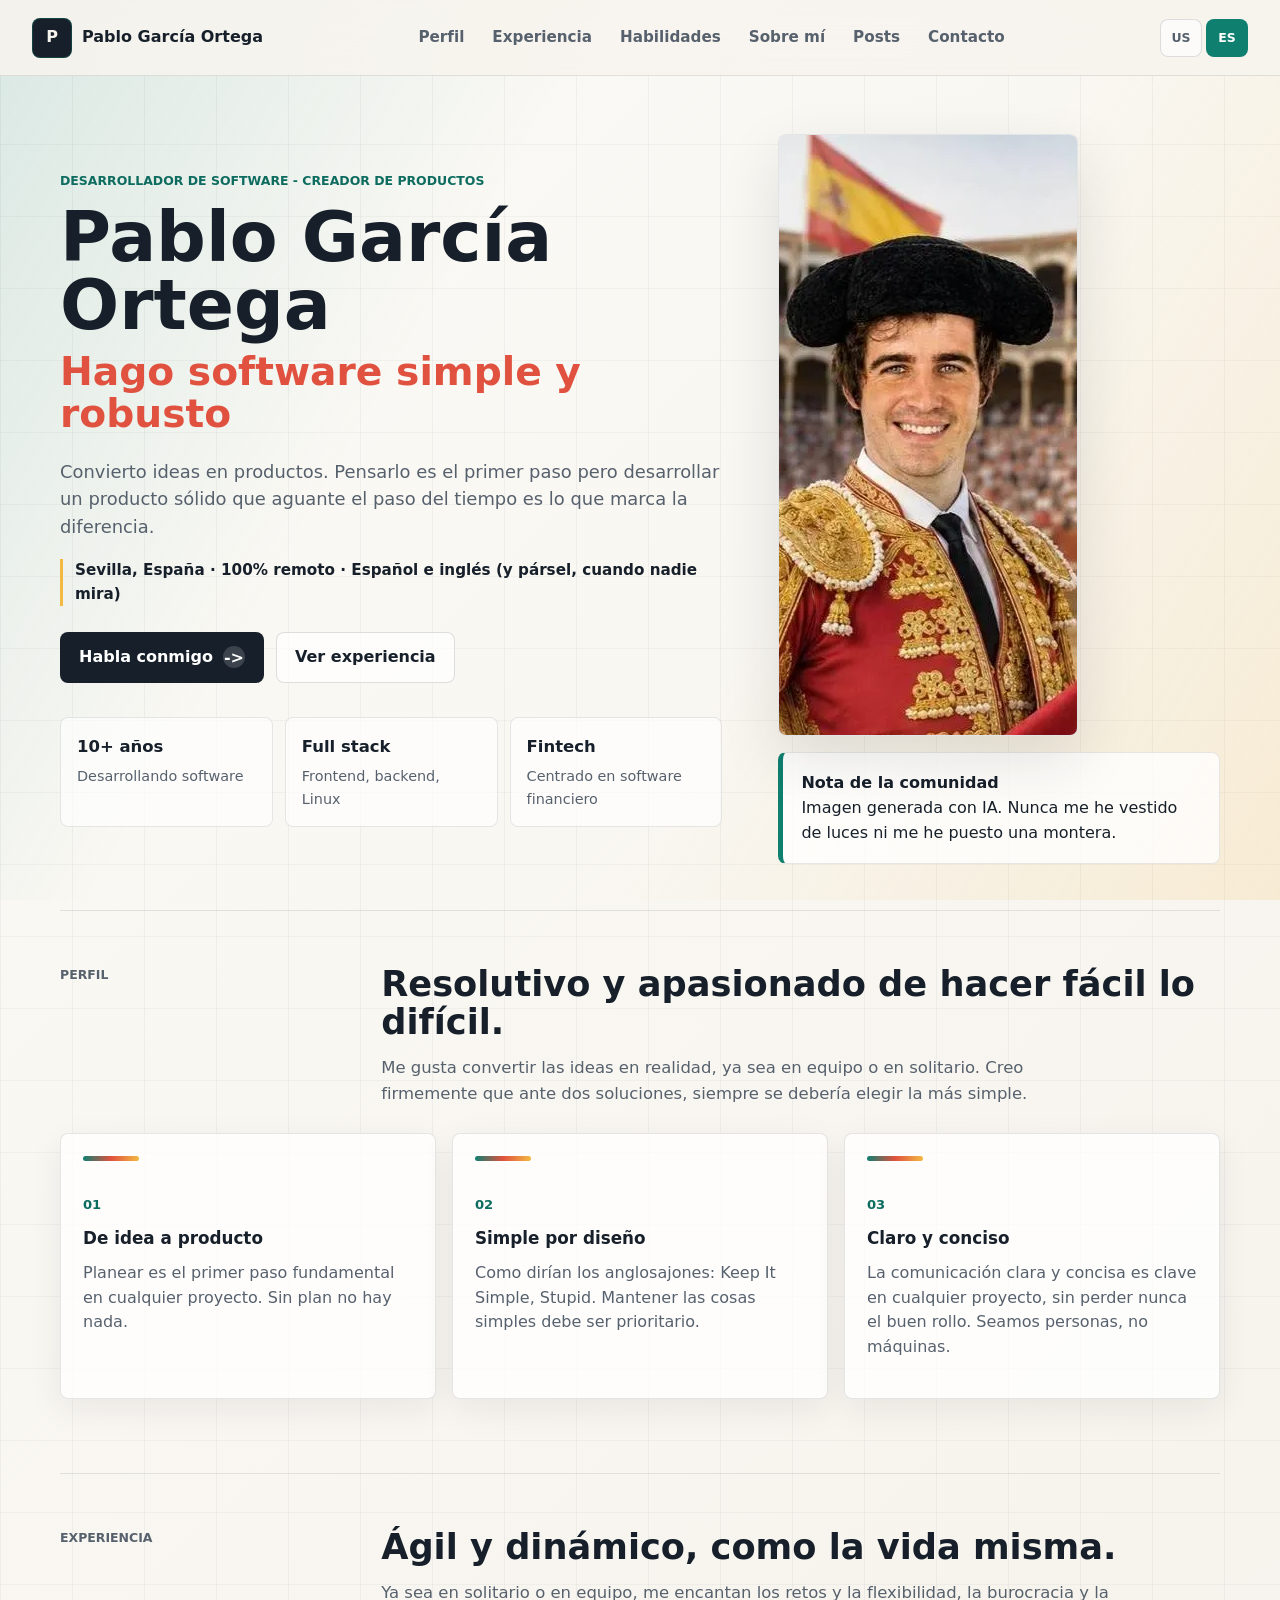
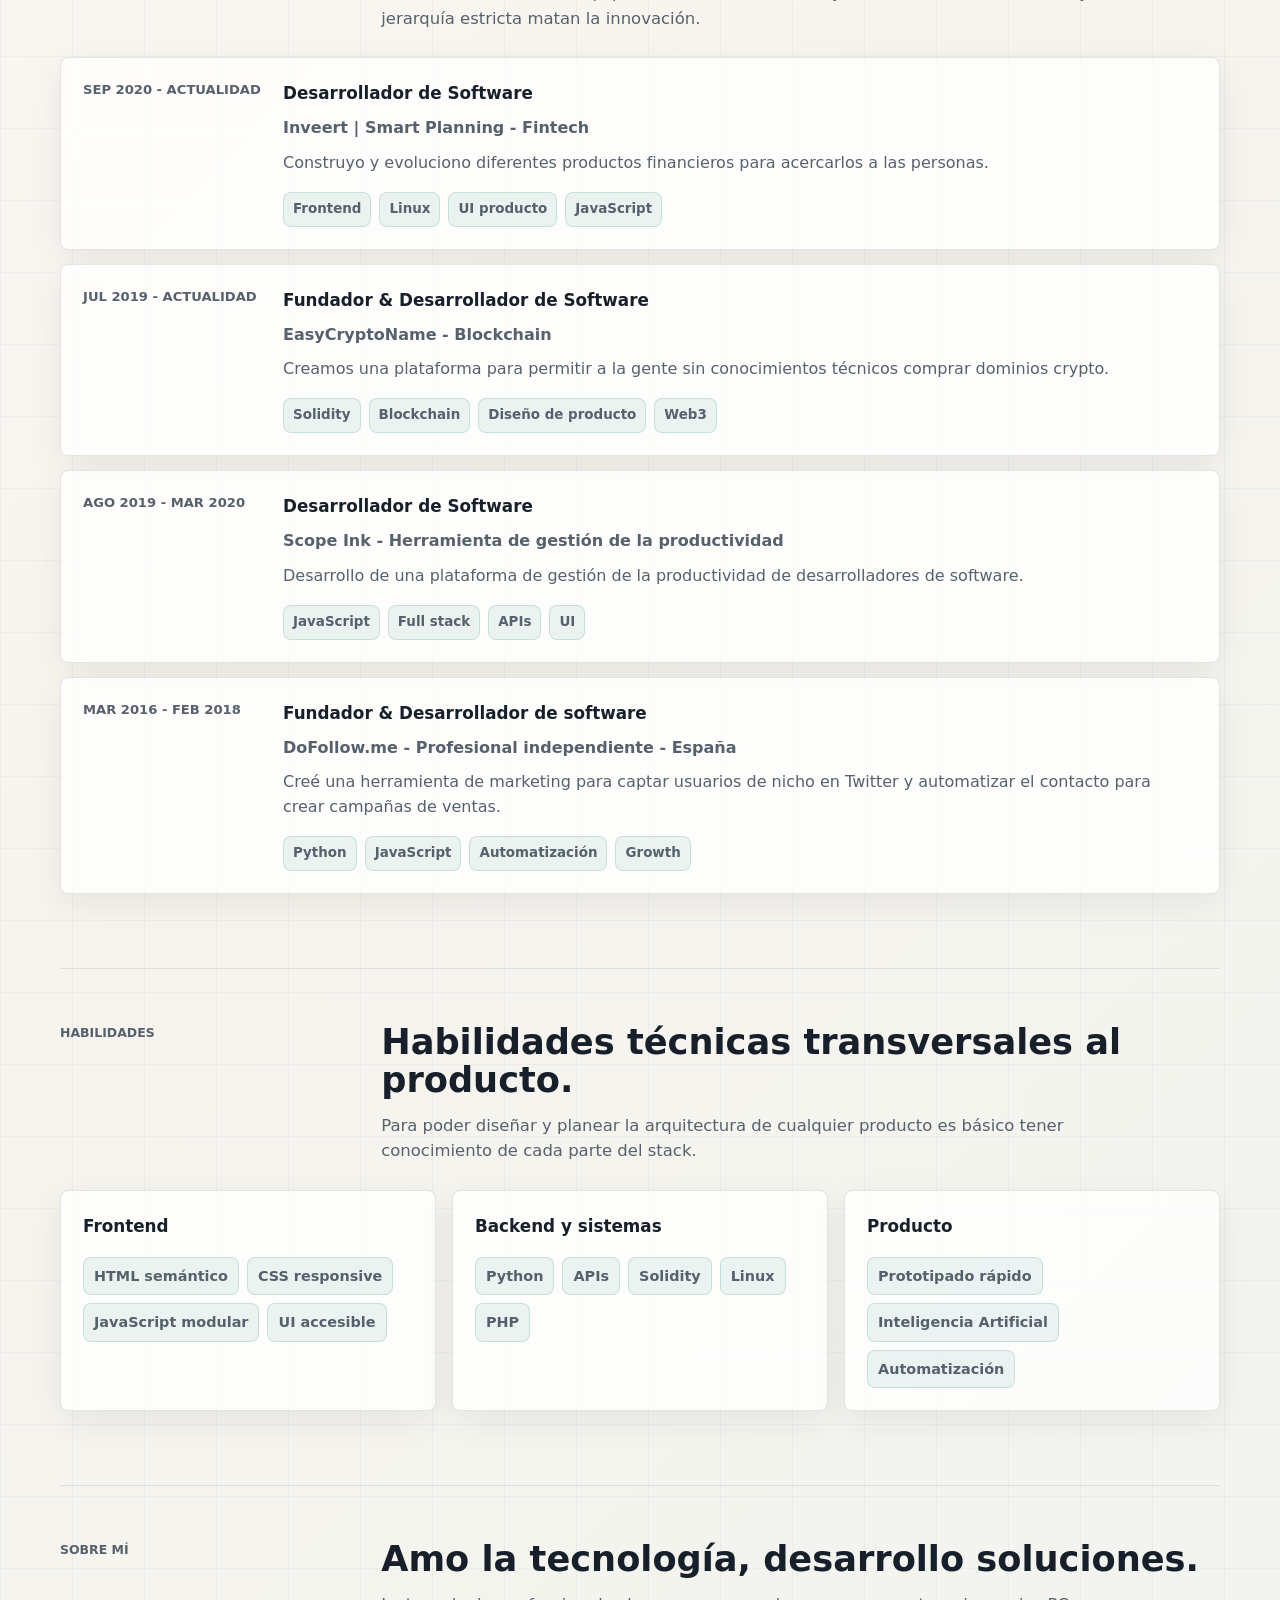
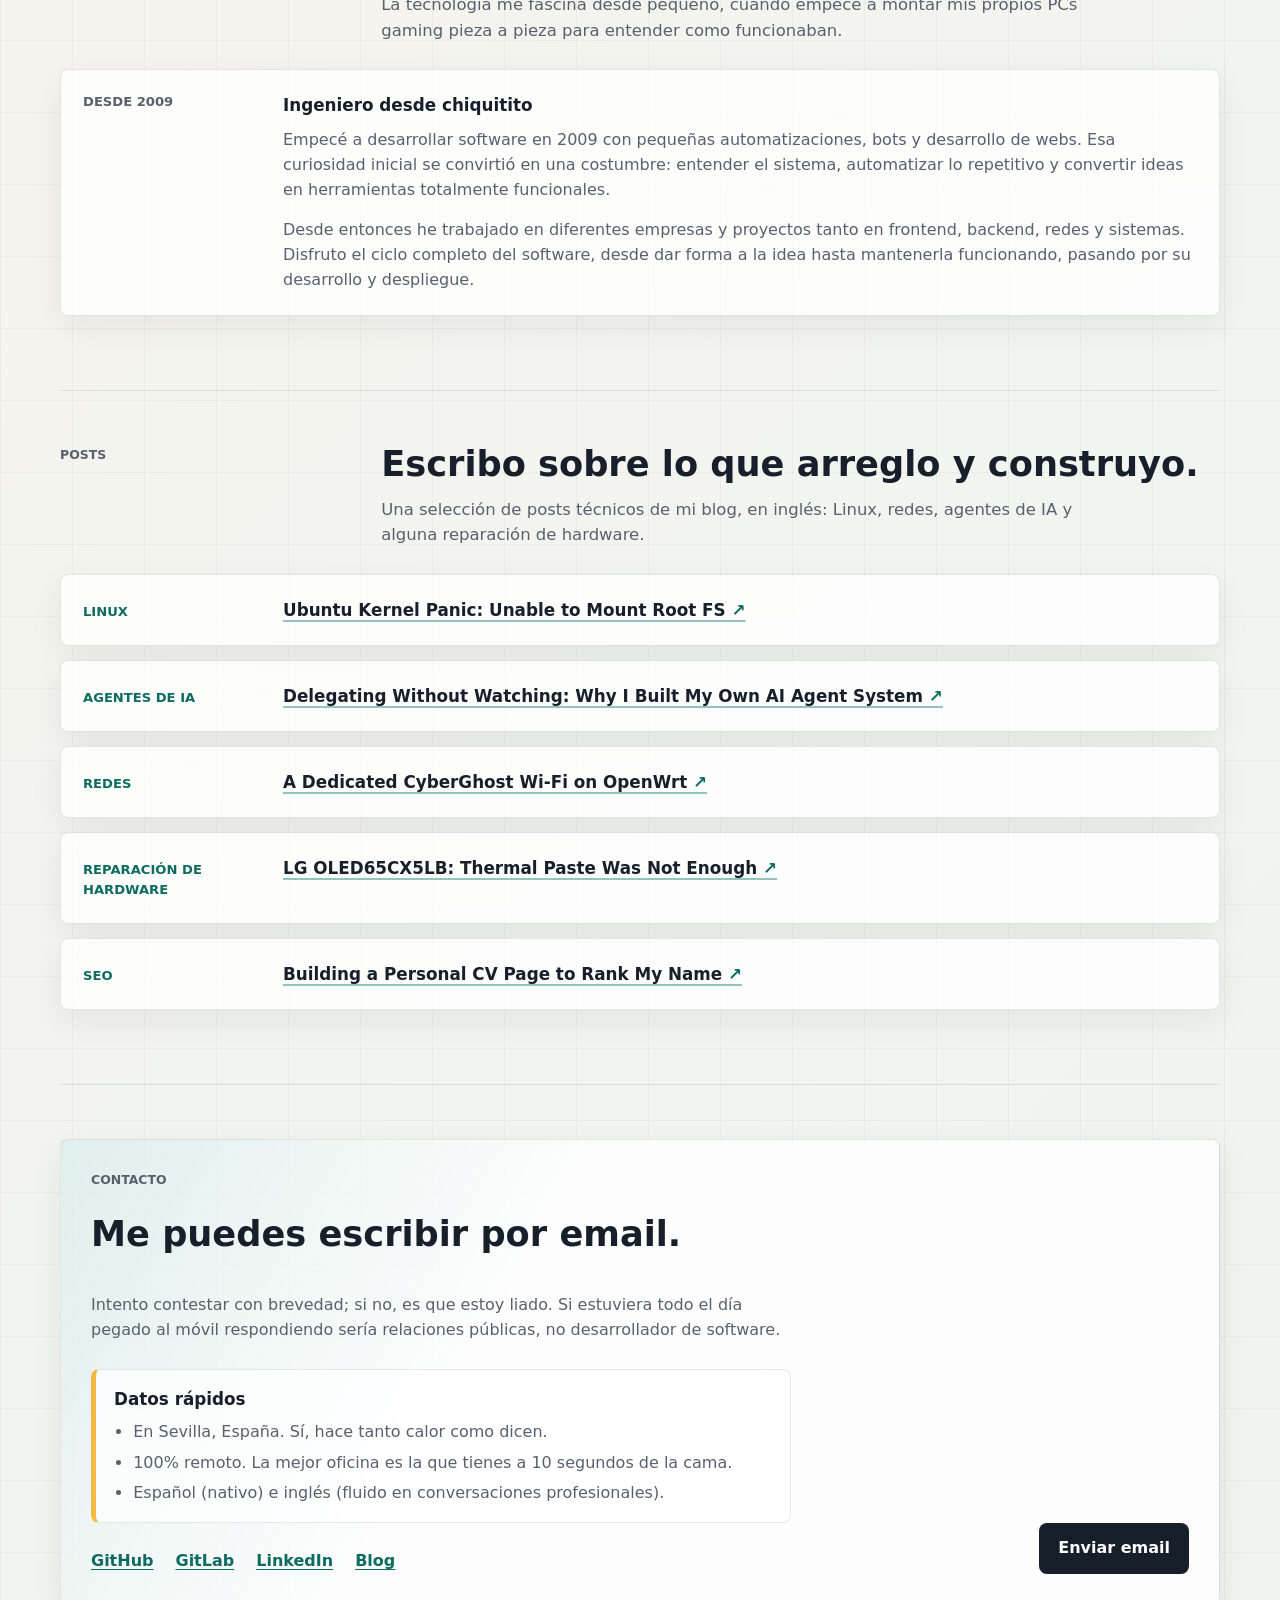
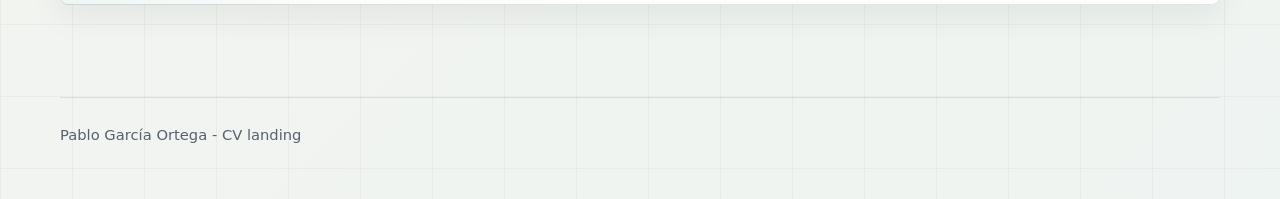
==== commit a697e381: "Merge pull request #10 from pablogarcor/agente/TASK-65 content: añade al CV una sección con una sele" ====
--- a/es/index.html
+++ b/es/index.html
@@ -3,8 +3,8 @@
 <head>
     <meta charset="utf-8">
     <meta name="viewport" content="width=device-width, initial-scale=1">
-    <title>Pablo García Ortega | Ingeniero de software</title>
-    <meta name="description" content="Pablo García Ortega es ingeniero de software y creador de productos, especializado en software robusto, fintech, full stack, automatización y sistemas simples.">
+    <title>Pablo García Ortega | Desarrollador de software</title>
+    <meta name="description" content="Pablo García Ortega es desarrollador de software y creador de productos, especializado en software robusto, fintech, full stack, automatización y sistemas simples.">
     <meta name="author" content="Pablo García Ortega">
     <meta name="robots" content="index, follow, max-image-preview:large">
     <link rel="canonical" href="https://pablogarciaortega.com/es/">
@@ -17,19 +17,19 @@
     <meta property="profile:first_name" content="Pablo">
     <meta property="profile:last_name" content="García Ortega">
     <meta property="og:site_name" content="Pablo García Ortega">
-    <meta property="og:title" content="Pablo García Ortega | Ingeniero de software">
-    <meta property="og:description" content="Pablo García Ortega es ingeniero de software y creador de productos, especializado en software robusto, fintech, full stack, automatización y sistemas simples.">
+    <meta property="og:title" content="Pablo García Ortega | Desarrollador de software">
+    <meta property="og:description" content="Pablo García Ortega es desarrollador de software y creador de productos, especializado en software robusto, fintech, full stack, automatización y sistemas simples.">
     <meta property="og:url" content="https://pablogarciaortega.com/es/">
     <meta property="og:image" content="https://pablogarciaortega.com/assets/share-es.jpg">
     <meta property="og:image:type" content="image/jpeg">
     <meta property="og:image:width" content="1200">
     <meta property="og:image:height" content="630">
-    <meta property="og:image:alt" content="Pablo García Ortega · Ingeniero de software - Creador de productos · Hago software simple y robusto · pablogarciaortega.com/es, junto al retrato generado con IA de la versión española">
+    <meta property="og:image:alt" content="Pablo García Ortega · Desarrollador de software - Creador de productos · Hago software simple y robusto · pablogarciaortega.com/es, junto al retrato generado con IA de la versión española">
     <meta name="twitter:card" content="summary_large_image">
-    <meta name="twitter:title" content="Pablo García Ortega | Ingeniero de software">
-    <meta name="twitter:description" content="Pablo García Ortega es ingeniero de software y creador de productos, especializado en software robusto, fintech, full stack, automatización y sistemas simples.">
+    <meta name="twitter:title" content="Pablo García Ortega | Desarrollador de software">
+    <meta name="twitter:description" content="Pablo García Ortega es desarrollador de software y creador de productos, especializado en software robusto, fintech, full stack, automatización y sistemas simples.">
     <meta name="twitter:image" content="https://pablogarciaortega.com/assets/share-es.jpg">
-    <meta name="twitter:image:alt" content="Pablo García Ortega · Ingeniero de software - Creador de productos · Hago software simple y robusto · pablogarciaortega.com/es, junto al retrato generado con IA de la versión española">
+    <meta name="twitter:image:alt" content="Pablo García Ortega · Desarrollador de software - Creador de productos · Hago software simple y robusto · pablogarciaortega.com/es, junto al retrato generado con IA de la versión española">
     <link rel="icon" href="../favicon.ico" sizes="16x16 32x32 48x48">
     <link rel="icon" href="../assets/favicon.svg" type="image/svg+xml">
     <link rel="icon" href="../assets/favicon-96.png" type="image/png" sizes="96x96">
@@ -41,7 +41,7 @@
             "@type": "ProfilePage",
             "@id": "https://pablogarciaortega.com/es/#profilepage",
             "url": "https://pablogarciaortega.com/es/",
-            "name": "Pablo García Ortega | Ingeniero de software",
+            "name": "Pablo García Ortega | Desarrollador de software",
             "inLanguage": "es",
             "mainEntity": {
                 "@type": "Person",
@@ -52,8 +52,8 @@
                 "familyName": "García Ortega",
                 "url": "https://pablogarciaortega.com/",
                 "image": "https://pablogarciaortega.com/assets/profile-es.webp",
-                "jobTitle": "Ingeniero de software",
-                "description": "Pablo García Ortega es ingeniero de software y creador de productos, especializado en software robusto, fintech, full stack, automatización y sistemas simples.",
+                "jobTitle": "Desarrollador de software",
+                "description": "Pablo García Ortega es desarrollador de software y creador de productos, especializado en software robusto, fintech, full stack, automatización y sistemas simples.",
                 "worksFor": {
                     "@type": "Organization",
                     "name": "Inveert"
@@ -107,6 +107,7 @@
             <a href="#experience">Experiencia</a>
             <a href="#skills">Habilidades</a>
             <a href="#about">Sobre mí</a>
+            <a href="#posts">Posts</a>
             <a href="#contact">Contacto</a>
         </nav>
 
@@ -119,7 +120,7 @@
     <main id="top">
         <section class="hero">
             <div class="hero-copy reveal">
-                <p class="eyebrow">Ingeniero de software - Creador de productos</p>
+                <p class="eyebrow">Desarrollador de software - Creador de productos</p>
                 <h1>
                     <span>Pablo García Ortega</span>
                     <span>Hago software simple y robusto</span>
@@ -329,6 +330,41 @@
                     <p>Desde entonces he trabajado en diferentes empresas y proyectos tanto en frontend, backend, redes y sistemas. Disfruto el ciclo completo del software, desde dar forma a la idea hasta mantenerla funcionando, pasando por su desarrollo y despliegue.</p>
                 </div>
             </article>
+        </section>
+
+        <section class="content-section" id="posts">
+            <div class="section-heading reveal">
+                <p class="overline">Posts</p>
+                <div>
+                    <h2>Escribo sobre lo que arreglo y construyo.</h2>
+                    <p>
+                        Una selección de posts técnicos de mi blog, en inglés: Linux, redes, agentes de IA y alguna reparación de hardware.
+                    </p>
+                </div>
+            </div>
+
+            <ul class="post-list" aria-label="Posts seleccionados">
+                <li class="post-card reveal">
+                    <p class="post-topic">Linux</p>
+                    <h3><a href="https://www.pablogarcor.com/fix-ubuntu-kernel-panic-unable-to-mount-root-fs/" hreflang="en" lang="en">Ubuntu Kernel Panic: Unable to Mount Root FS</a></h3>
+                </li>
+                <li class="post-card reveal">
+                    <p class="post-topic">Agentes de IA</p>
+                    <h3><a href="https://www.pablogarcor.com/delegating-to-ai-agents-without-watching/" hreflang="en" lang="en">Delegating Without Watching: Why I Built My Own AI Agent System</a></h3>
+                </li>
+                <li class="post-card reveal">
+                    <p class="post-topic">Redes</p>
+                    <h3><a href="https://www.pablogarcor.com/openwrt-cyberghost-vpn-wifi/" hreflang="en" lang="en">A Dedicated CyberGhost Wi-Fi on OpenWrt</a></h3>
+                </li>
+                <li class="post-card reveal">
+                    <p class="post-topic">Reparación de hardware</p>
+                    <h3><a href="https://www.pablogarcor.com/fix-lg-oled65cx5lb-main-board/" hreflang="en" lang="en">LG OLED65CX5LB: Thermal Paste Was Not Enough</a></h3>
+                </li>
+                <li class="post-card reveal">
+                    <p class="post-topic">SEO</p>
+                    <h3><a href="https://www.pablogarcor.com/building-personal-cv-page-to-rank-my-name/" hreflang="en" lang="en">Building a Personal CV Page to Rank My Name</a></h3>
+                </li>
+            </ul>
         </section>
 
         <section class="content-section contact-section" id="contact">
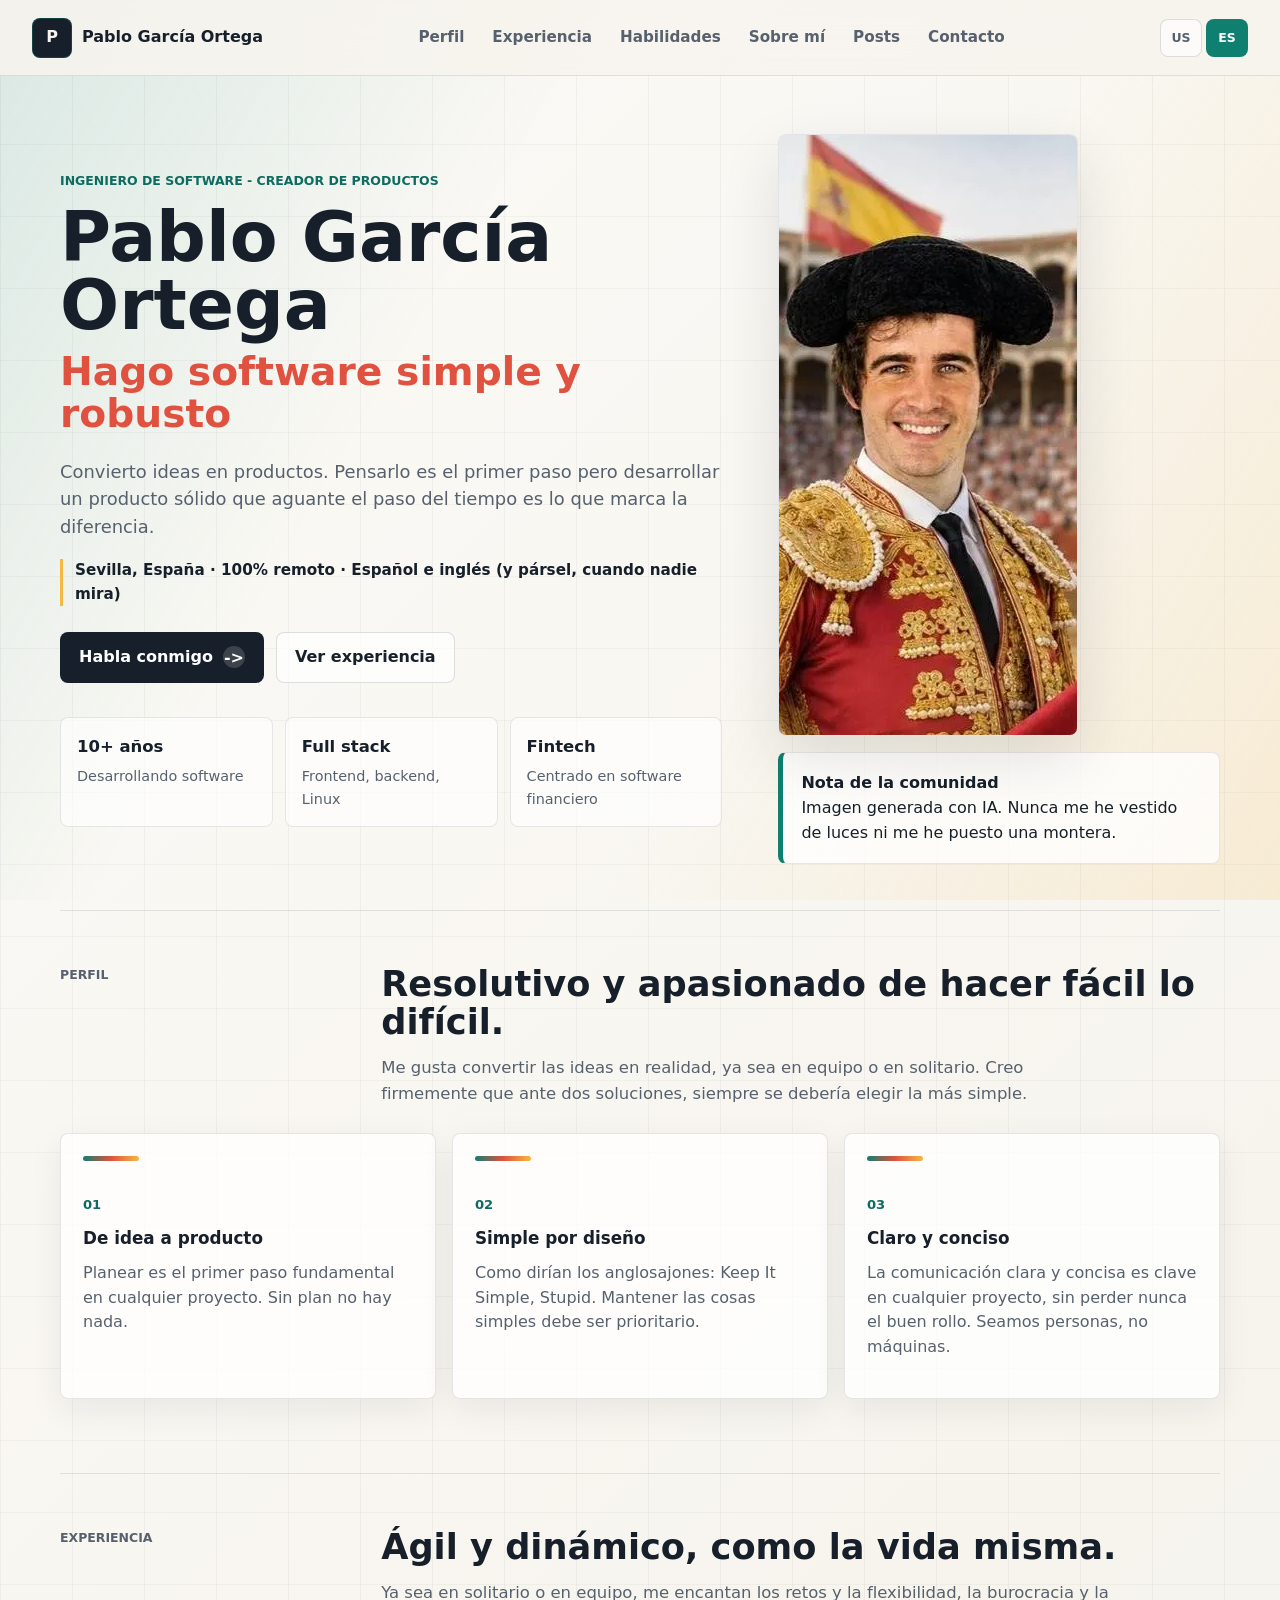
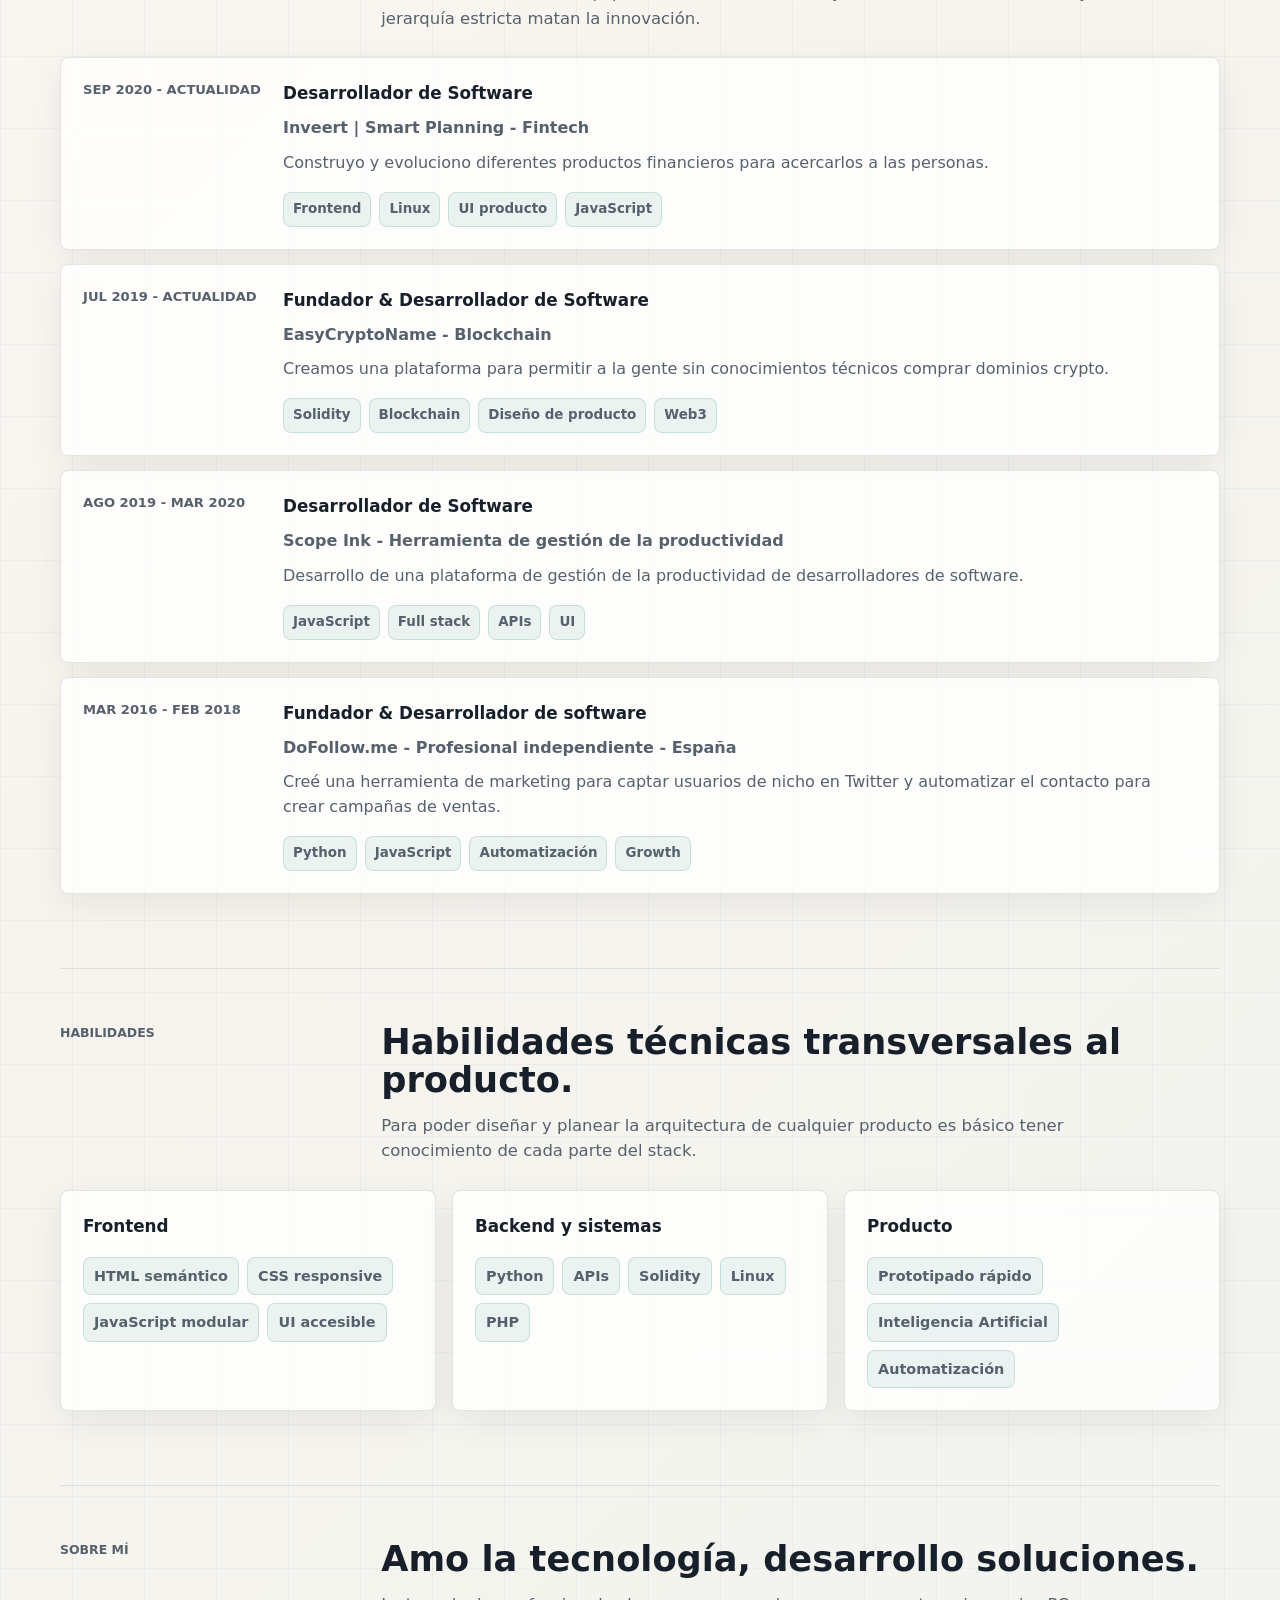
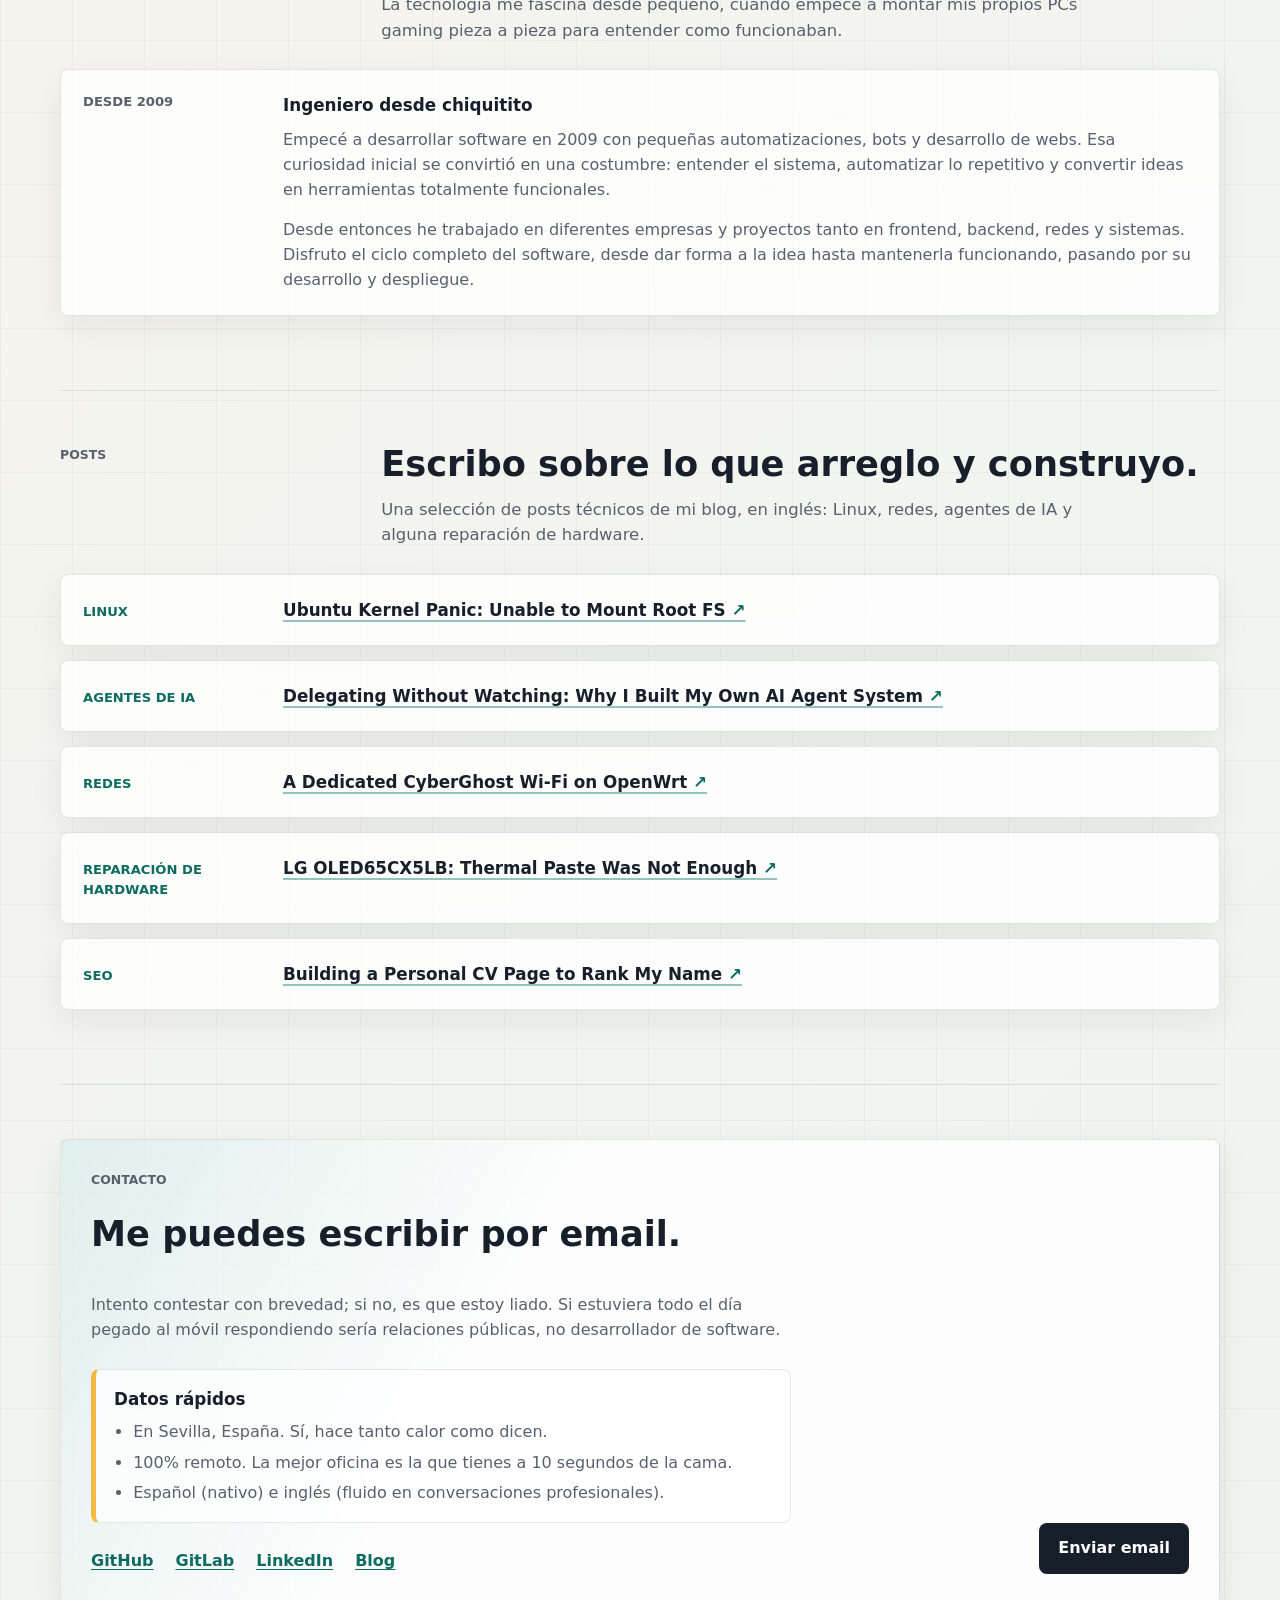
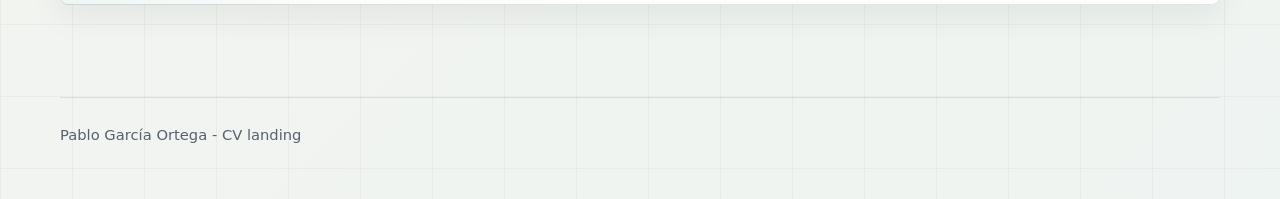
==== commit e81e3ac0: "Merge pull request #11 from pablogarcor/agente/TASK-66 content: presenta a Pablo como Software Engin" ====
--- a/es/index.html
+++ b/es/index.html
@@ -3,8 +3,8 @@
 <head>
     <meta charset="utf-8">
     <meta name="viewport" content="width=device-width, initial-scale=1">
-    <title>Pablo García Ortega | Desarrollador de software</title>
-    <meta name="description" content="Pablo García Ortega es desarrollador de software y creador de productos, especializado en software robusto, fintech, full stack, automatización y sistemas simples.">
+    <title>Pablo García Ortega | Ingeniero de software</title>
+    <meta name="description" content="Pablo García Ortega es ingeniero de software y creador de productos, especializado en software robusto, fintech, full stack, automatización y sistemas simples.">
     <meta name="author" content="Pablo García Ortega">
     <meta name="robots" content="index, follow, max-image-preview:large">
     <link rel="canonical" href="https://pablogarciaortega.com/es/">
@@ -17,19 +17,19 @@
     <meta property="profile:first_name" content="Pablo">
     <meta property="profile:last_name" content="García Ortega">
     <meta property="og:site_name" content="Pablo García Ortega">
-    <meta property="og:title" content="Pablo García Ortega | Desarrollador de software">
-    <meta property="og:description" content="Pablo García Ortega es desarrollador de software y creador de productos, especializado en software robusto, fintech, full stack, automatización y sistemas simples.">
+    <meta property="og:title" content="Pablo García Ortega | Ingeniero de software">
+    <meta property="og:description" content="Pablo García Ortega es ingeniero de software y creador de productos, especializado en software robusto, fintech, full stack, automatización y sistemas simples.">
     <meta property="og:url" content="https://pablogarciaortega.com/es/">
     <meta property="og:image" content="https://pablogarciaortega.com/assets/share-es.jpg">
     <meta property="og:image:type" content="image/jpeg">
     <meta property="og:image:width" content="1200">
     <meta property="og:image:height" content="630">
-    <meta property="og:image:alt" content="Pablo García Ortega · Desarrollador de software - Creador de productos · Hago software simple y robusto · pablogarciaortega.com/es, junto al retrato generado con IA de la versión española">
+    <meta property="og:image:alt" content="Pablo García Ortega · Ingeniero de software - Creador de productos · Hago software simple y robusto · pablogarciaortega.com/es, junto al retrato generado con IA de la versión española">
     <meta name="twitter:card" content="summary_large_image">
-    <meta name="twitter:title" content="Pablo García Ortega | Desarrollador de software">
-    <meta name="twitter:description" content="Pablo García Ortega es desarrollador de software y creador de productos, especializado en software robusto, fintech, full stack, automatización y sistemas simples.">
+    <meta name="twitter:title" content="Pablo García Ortega | Ingeniero de software">
+    <meta name="twitter:description" content="Pablo García Ortega es ingeniero de software y creador de productos, especializado en software robusto, fintech, full stack, automatización y sistemas simples.">
     <meta name="twitter:image" content="https://pablogarciaortega.com/assets/share-es.jpg">
-    <meta name="twitter:image:alt" content="Pablo García Ortega · Desarrollador de software - Creador de productos · Hago software simple y robusto · pablogarciaortega.com/es, junto al retrato generado con IA de la versión española">
+    <meta name="twitter:image:alt" content="Pablo García Ortega · Ingeniero de software - Creador de productos · Hago software simple y robusto · pablogarciaortega.com/es, junto al retrato generado con IA de la versión española">
     <link rel="icon" href="../favicon.ico" sizes="16x16 32x32 48x48">
     <link rel="icon" href="../assets/favicon.svg" type="image/svg+xml">
     <link rel="icon" href="../assets/favicon-96.png" type="image/png" sizes="96x96">
@@ -41,7 +41,7 @@
             "@type": "ProfilePage",
             "@id": "https://pablogarciaortega.com/es/#profilepage",
             "url": "https://pablogarciaortega.com/es/",
-            "name": "Pablo García Ortega | Desarrollador de software",
+            "name": "Pablo García Ortega | Ingeniero de software",
             "inLanguage": "es",
             "mainEntity": {
                 "@type": "Person",
@@ -52,8 +52,8 @@
                 "familyName": "García Ortega",
                 "url": "https://pablogarciaortega.com/",
                 "image": "https://pablogarciaortega.com/assets/profile-es.webp",
-                "jobTitle": "Desarrollador de software",
-                "description": "Pablo García Ortega es desarrollador de software y creador de productos, especializado en software robusto, fintech, full stack, automatización y sistemas simples.",
+                "jobTitle": "Ingeniero de software",
+                "description": "Pablo García Ortega es ingeniero de software y creador de productos, especializado en software robusto, fintech, full stack, automatización y sistemas simples.",
                 "worksFor": {
                     "@type": "Organization",
                     "name": "Inveert"
@@ -120,7 +120,7 @@
     <main id="top">
         <section class="hero">
             <div class="hero-copy reveal">
-                <p class="eyebrow">Desarrollador de software - Creador de productos</p>
+                <p class="eyebrow">Ingeniero de software - Creador de productos</p>
                 <h1>
                     <span>Pablo García Ortega</span>
                     <span>Hago software simple y robusto</span>
